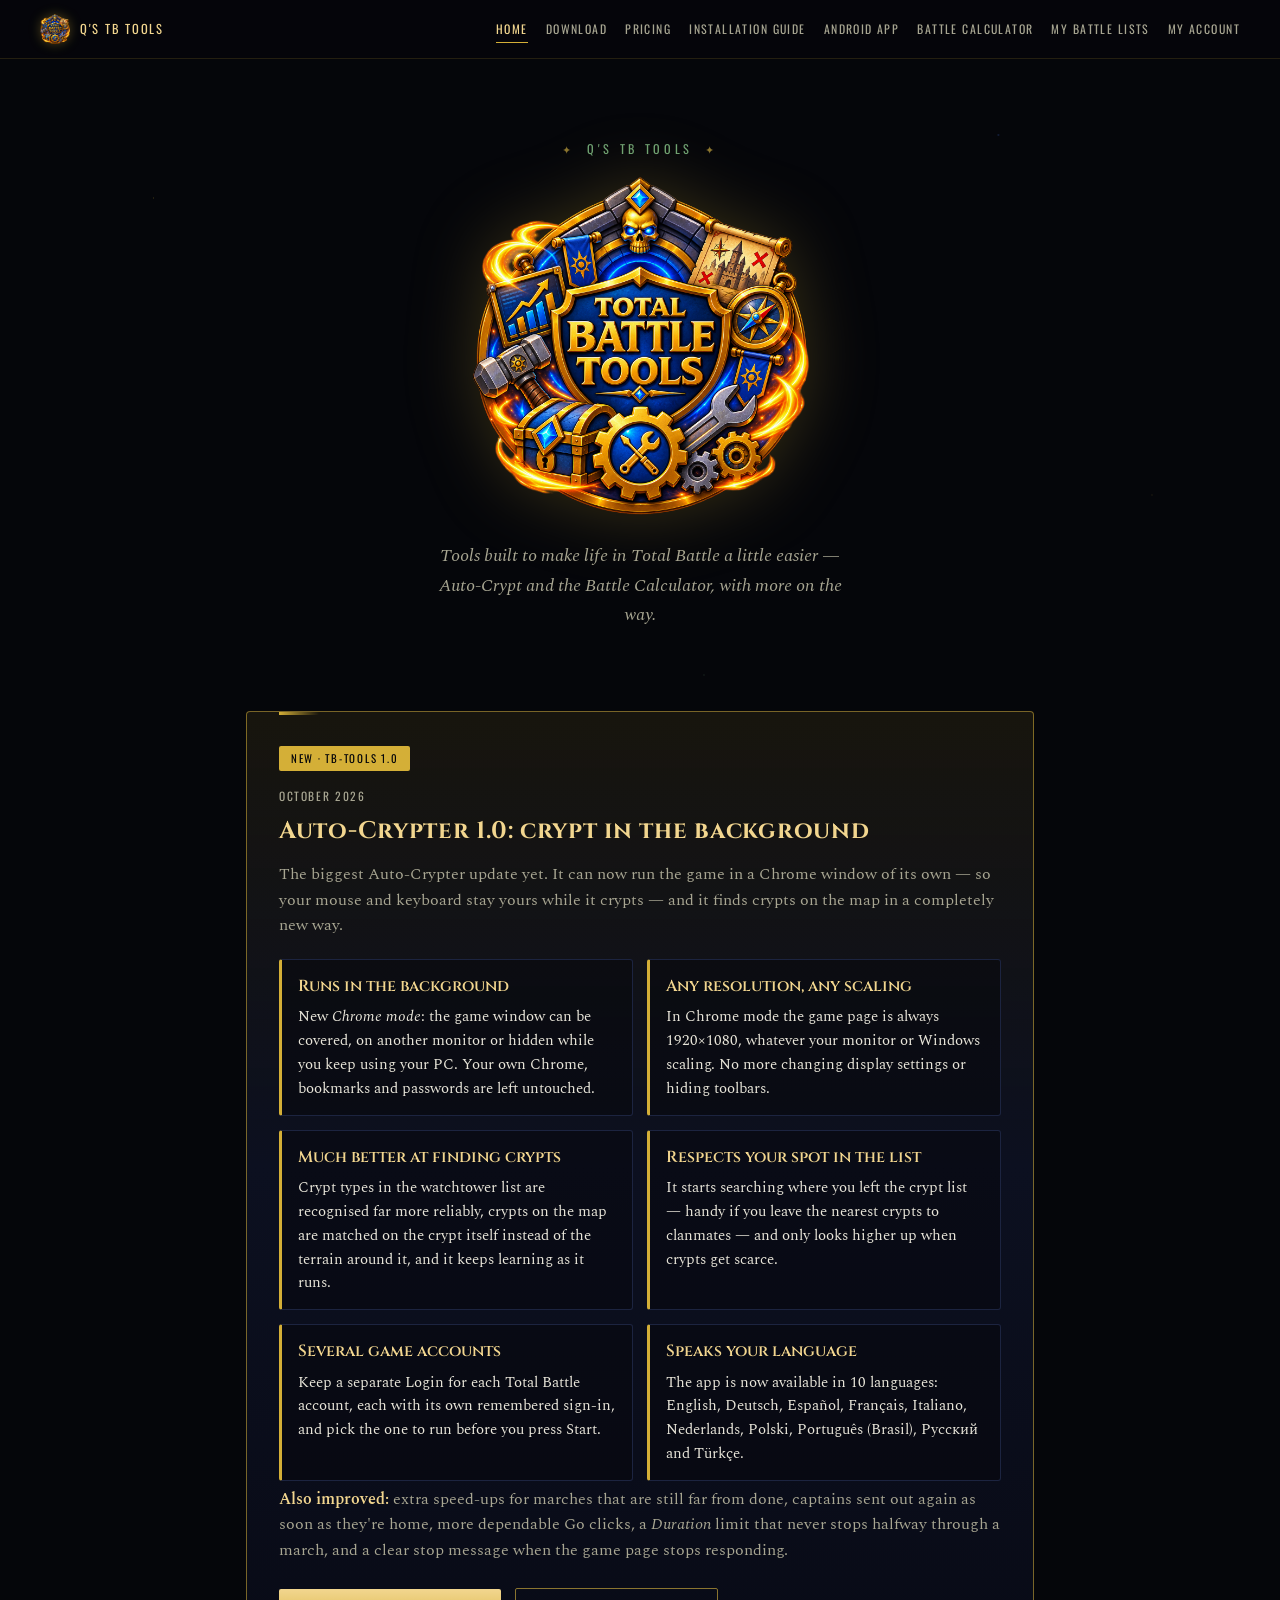
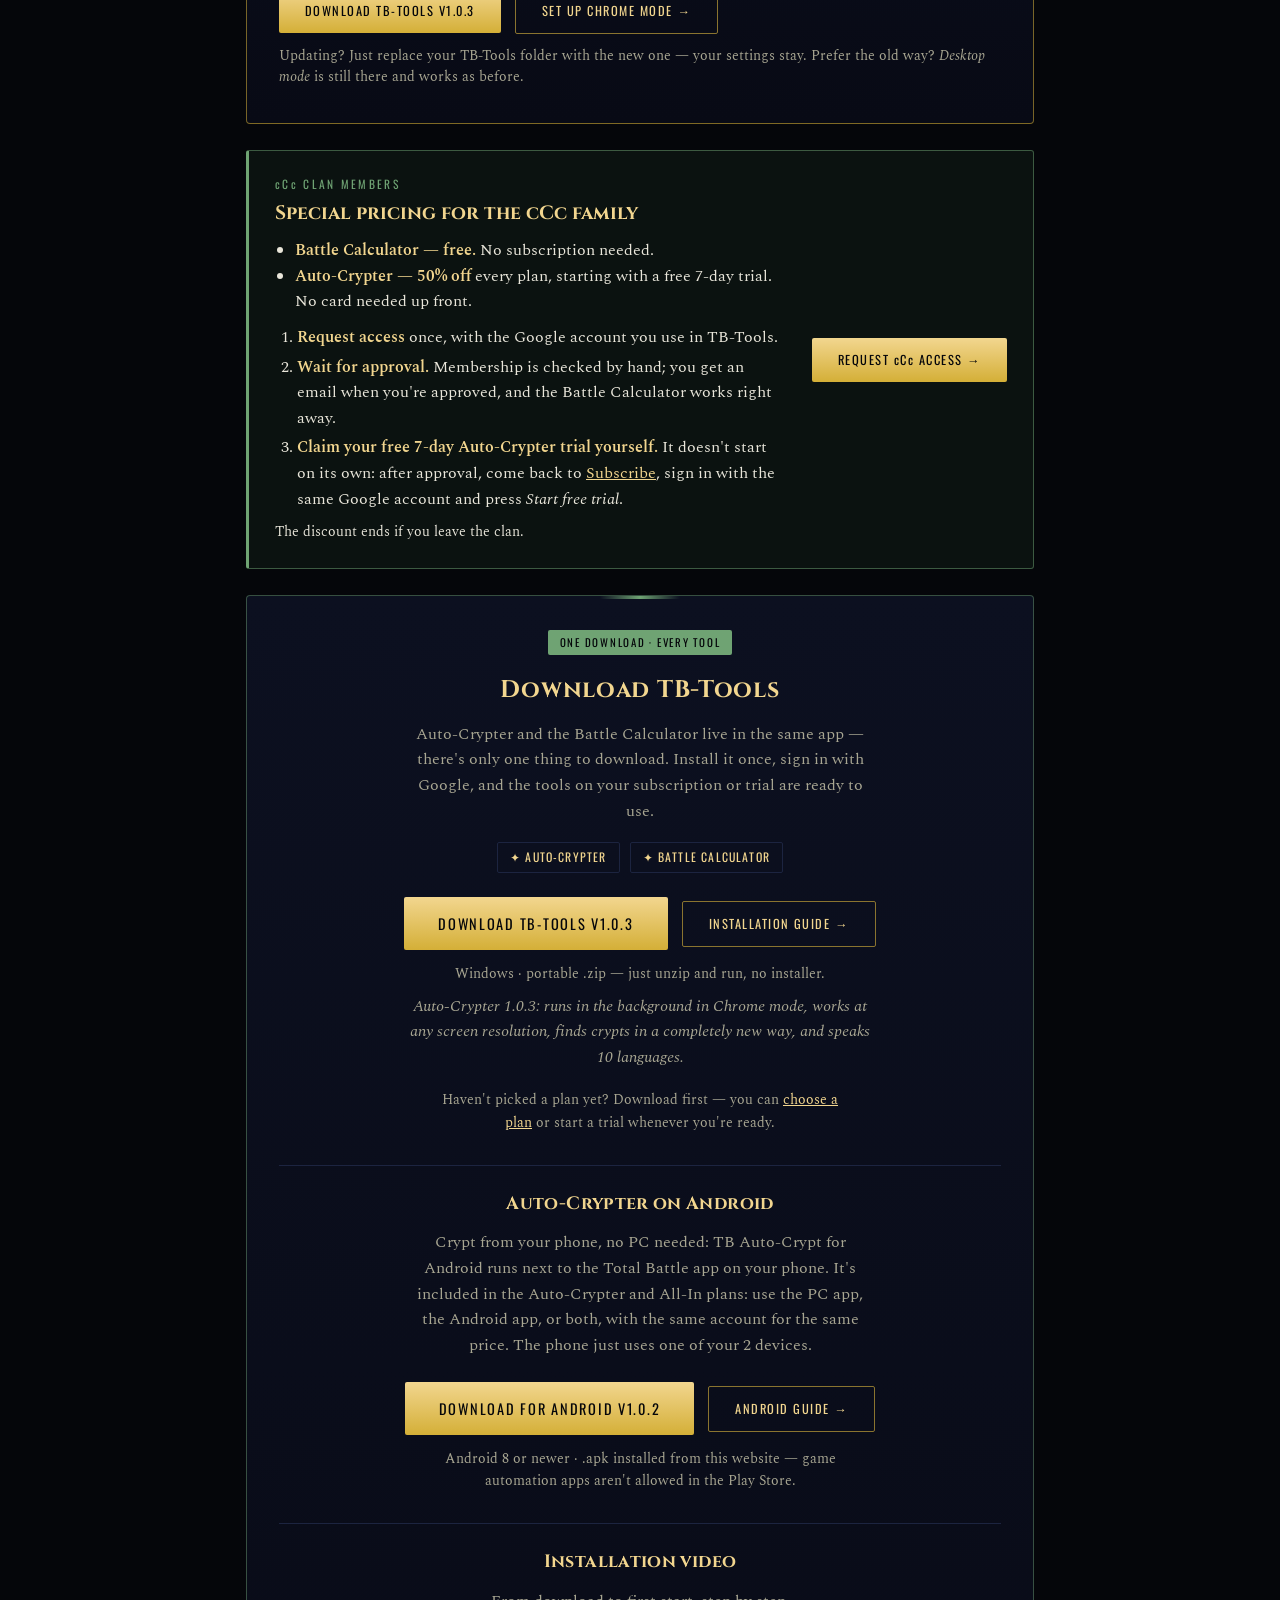
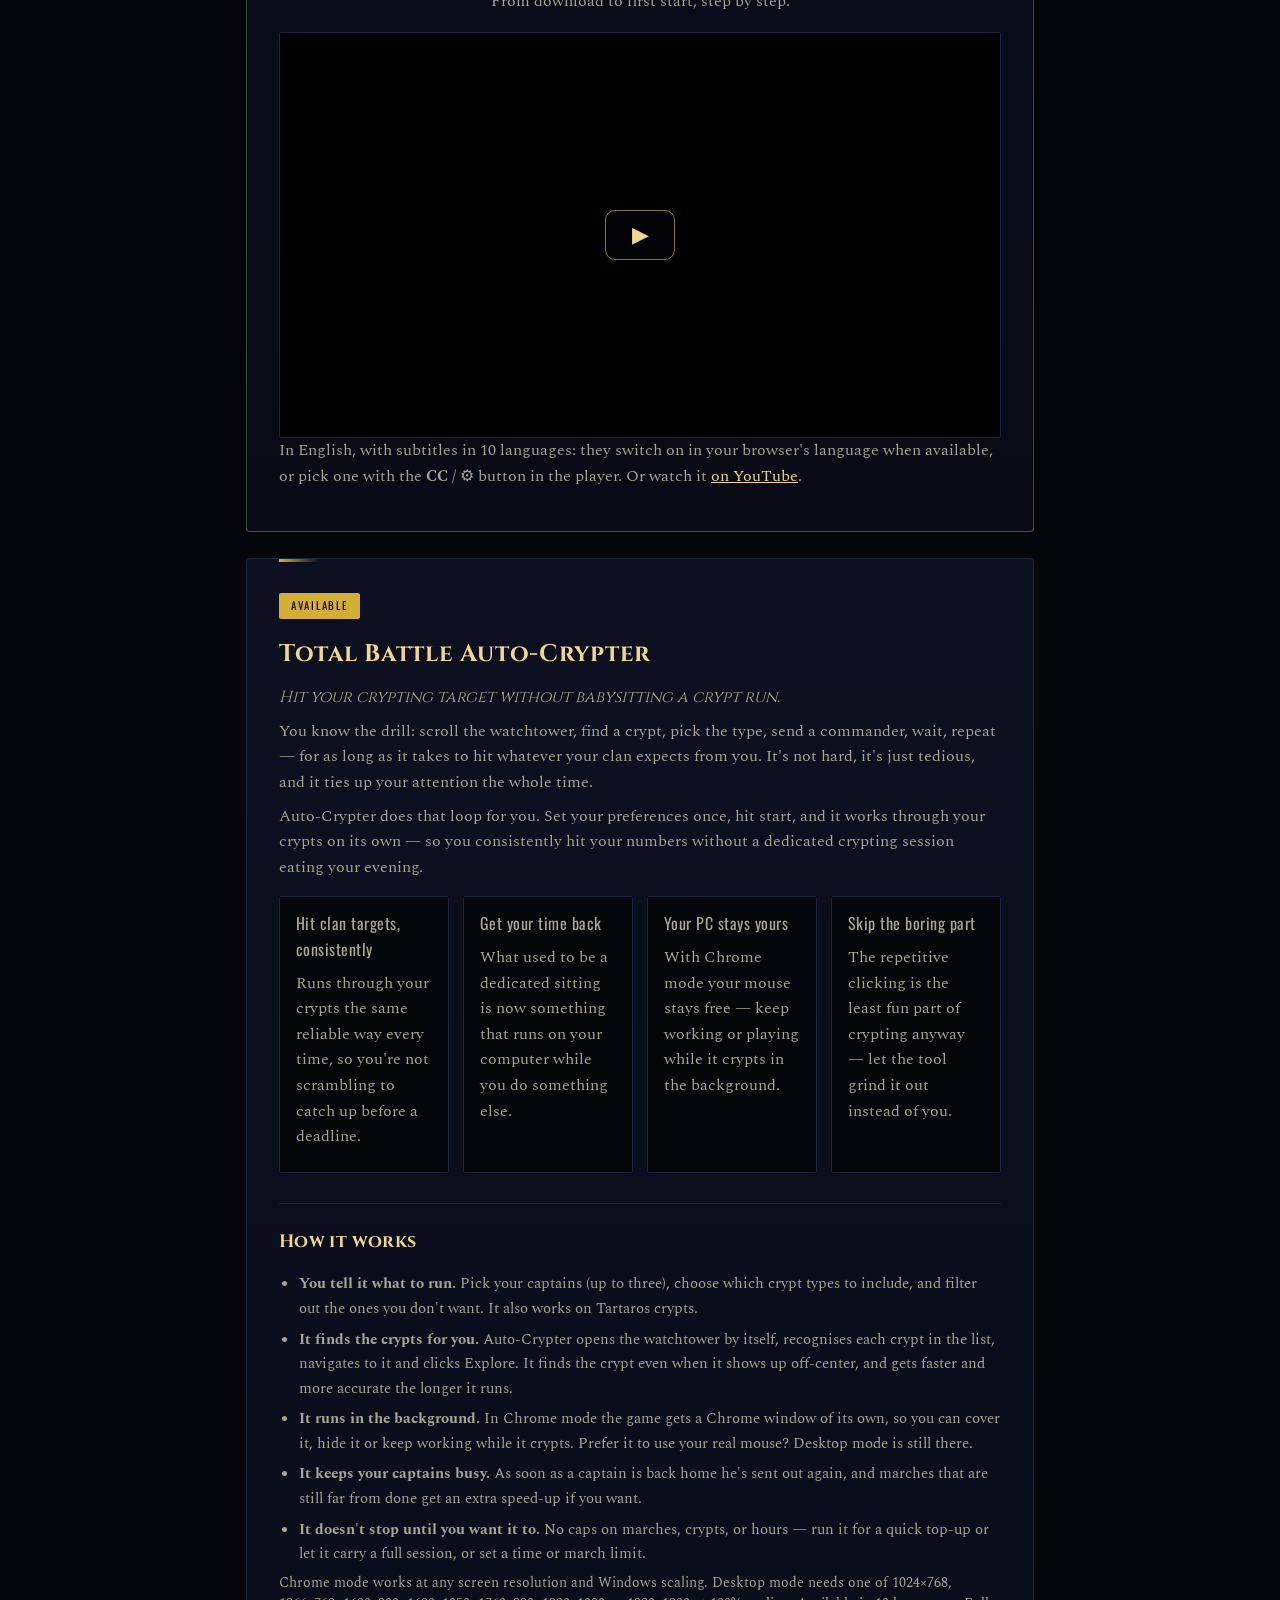
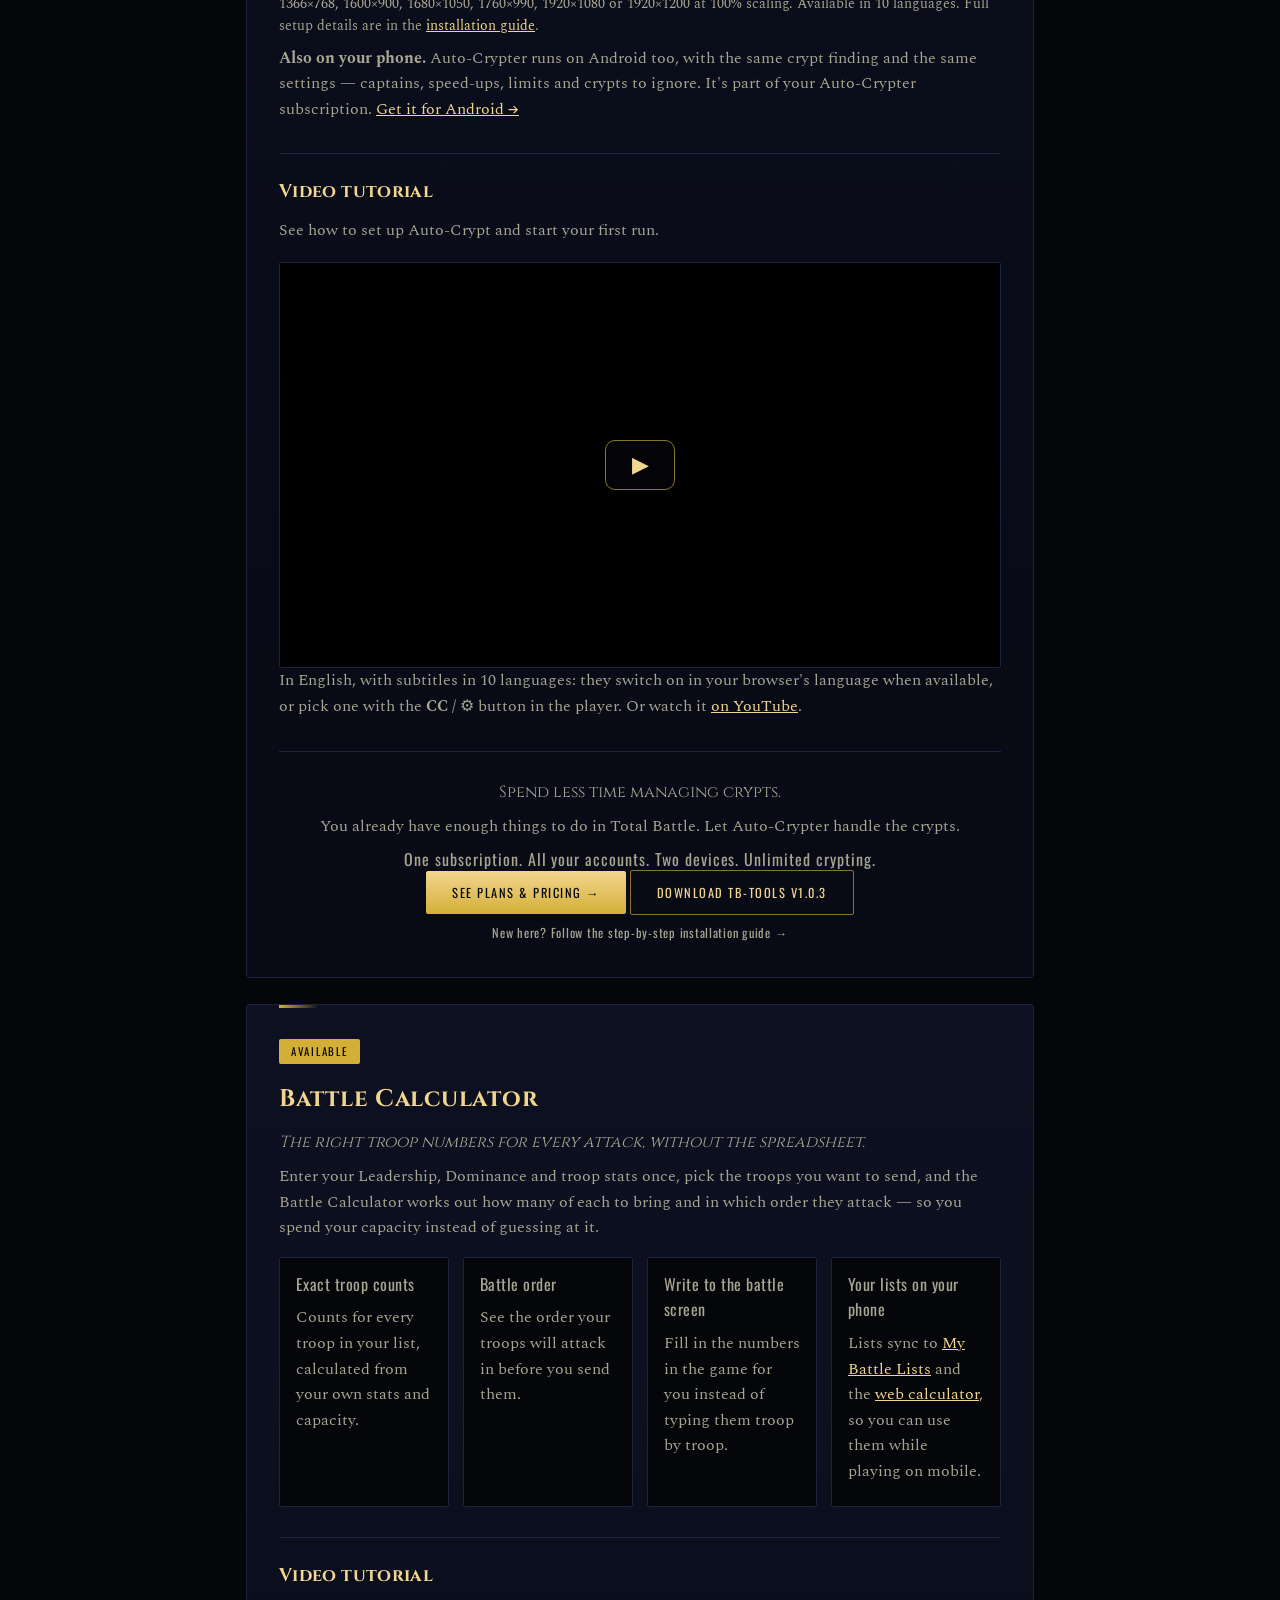
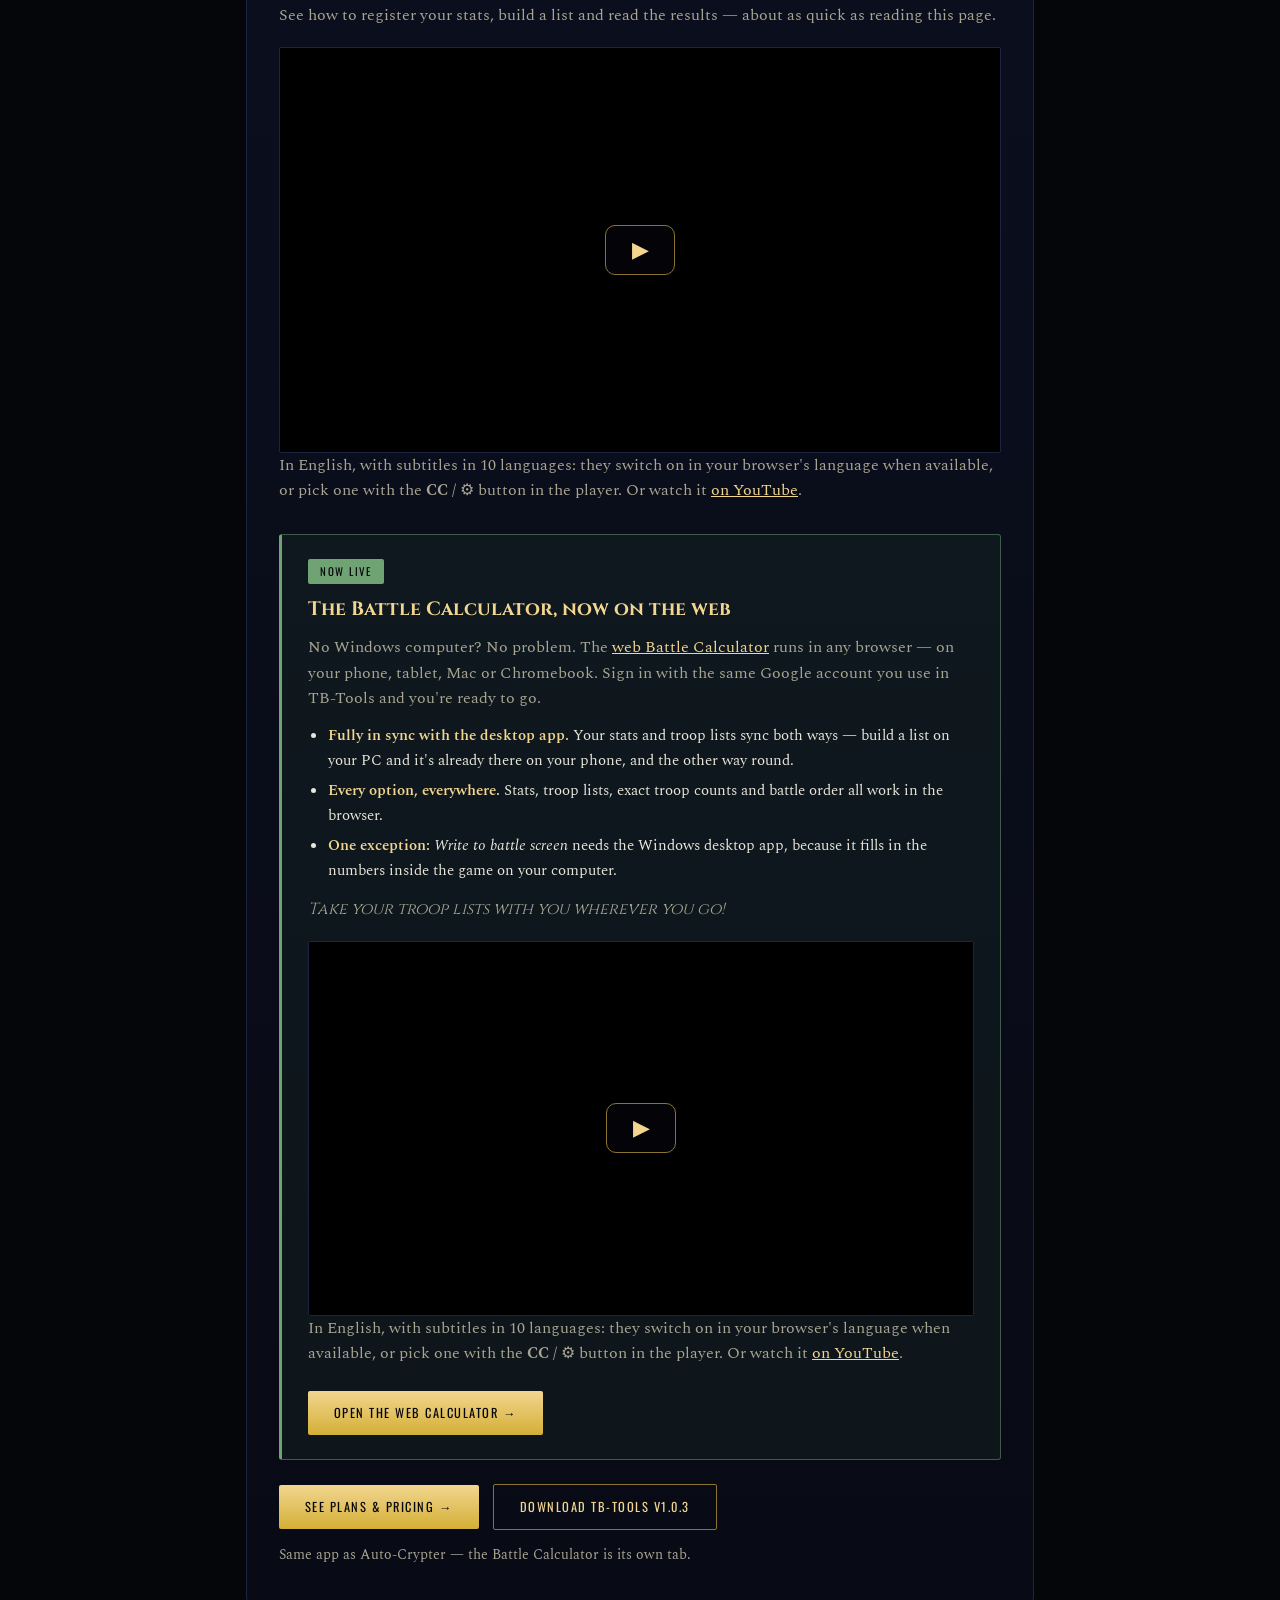
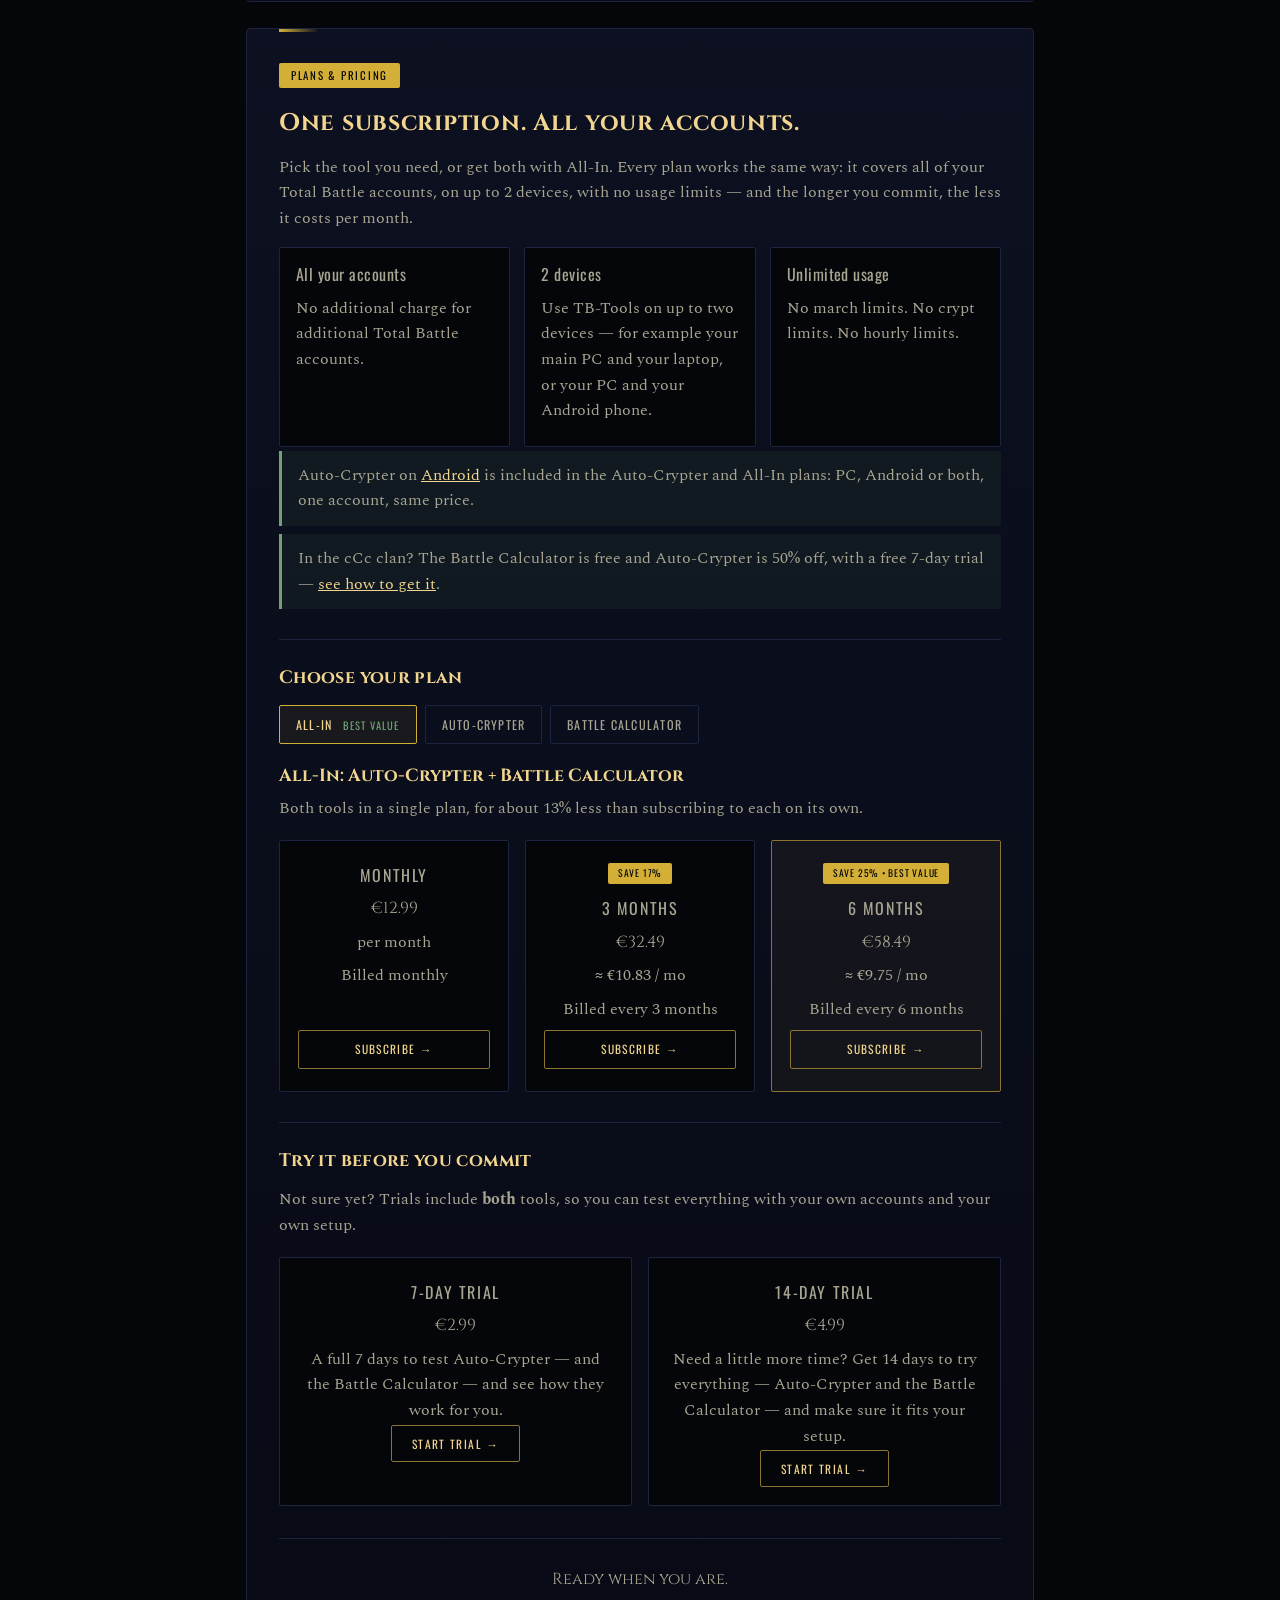
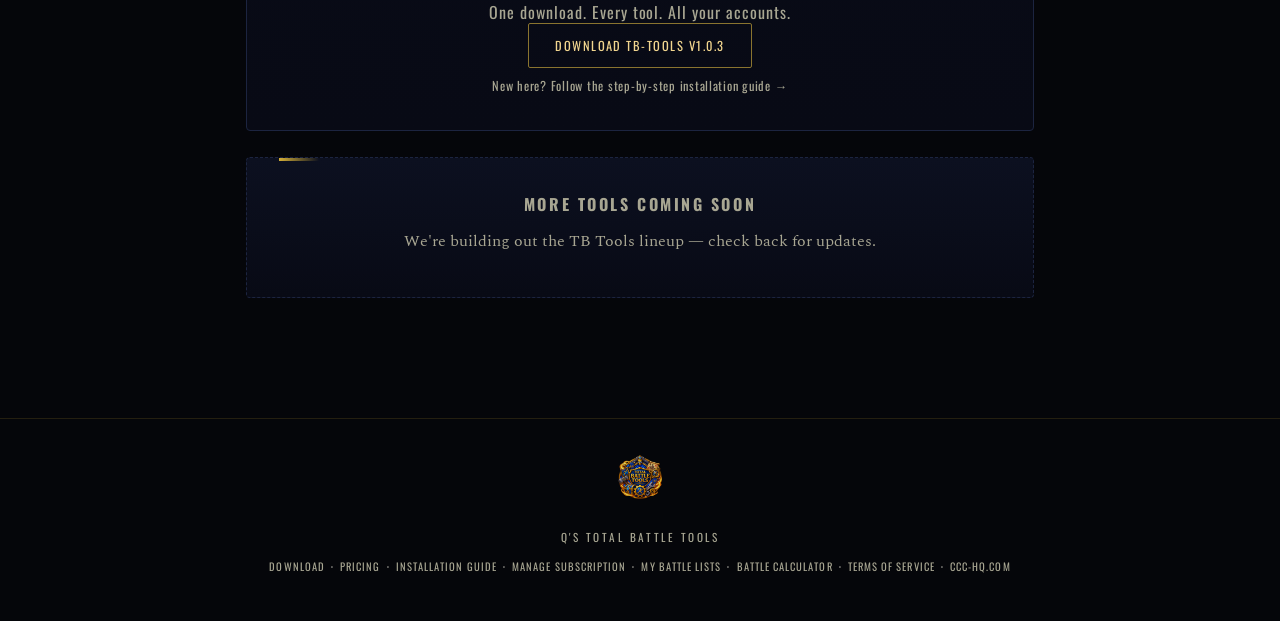
==== index.html @ 0ed7948f "Android 1.0.2: version.json and the download buttons version.json's android section: 1.0.2, version_" ====
<!DOCTYPE html>
<html lang="en">
<head>
<meta charset="UTF-8" />
<meta name="viewport" content="width=device-width, initial-scale=1.0" />
<title>Q's TB Tools</title>
<meta name="description" content="Tools built for Total Battle — Auto-Crypter and the Battle Calculator in one download." />
<link rel="icon" href="tools-logo.png" />
<link rel="preconnect" href="https://fonts.googleapis.com">
<link rel="preconnect" href="https://fonts.gstatic.com" crossorigin>
<link href="https://fonts.googleapis.com/css2?family=Cinzel:wght@500;600;700;800&family=Spectral:ital,wght@0,500;0,600;1,400&family=Oswald:wght@400;500;600&display=swap" rel="stylesheet">
<style>
  :root {
    --void: #05060a;
    --panel: #0c1020;
    --panel-line: #1c2440;
    --gold: #d4af37;
    --gold-bright: #f2d68f;
    --gold-dim: #8a742f;
    --emerald: #3d6b42;
    --emerald-bright: #6fa373;
    --ink: #e9e6da;
    --ink-dim: #a8a692;
    --display: 'Cinzel', serif;
    --body: 'Spectral', serif;
    --utility: 'Oswald', sans-serif;
  }
  * { box-sizing: border-box; }
  body {
    margin: 0;
    background: var(--void);
    color: var(--ink);
    font-family: var(--body);
    line-height: 1.6;
    overflow-x: hidden;
  }
  a { color: inherit; }
  .stars {
    position: fixed;
    inset: 0;
    z-index: 0;
    pointer-events: none;
    background-image:
      radial-gradient(1px 1px at 12% 22%, rgba(212,175,55,0.3), transparent),
      radial-gradient(1.5px 1.5px at 78% 15%, rgba(63,111,214,0.3), transparent),
      radial-gradient(1px 1px at 55% 75%, rgba(111,163,115,0.28), transparent),
      radial-gradient(1px 1px at 90% 55%, rgba(212,175,55,0.2), transparent);
    background-repeat: no-repeat;
    background-size: 100% 100%;
  }
  .hero {
    position: relative;
    z-index: 1;
    text-align: center;
    padding: 80px 20px 60px;
  }
  .hero-logo {
    width: clamp(220px, 34vw, 340px);
    margin: 0 auto 8px;
    display: block;
    filter: drop-shadow(0 0 34px rgba(212,175,55,0.25));
  }
  @media (prefers-reduced-motion: no-preference) {
    .hero-logo {
      animation: float 7s ease-in-out infinite;
    }
  }
  @keyframes float {
    0%, 100% { transform: translateY(0); }
    50% { transform: translateY(-8px); }
  }
  .eyebrow {
    font-family: var(--utility);
    letter-spacing: 0.3em;
    text-transform: uppercase;
    font-size: 0.76rem;
    color: var(--emerald-bright);
    margin: 0 0 18px;
  }
  .eyebrow::before, .eyebrow::after {
    content: '✦';
    color: var(--gold-dim);
    margin: 0 12px;
    font-size: 0.68rem;
  }
  .tagline {
    max-width: 46ch;
    margin: 26px auto 0;
    font-size: clamp(1rem, 1.6vw, 1.15rem);
    font-style: italic;
    color: var(--ink-dim);
  }
  .tools {
    position: relative;
    z-index: 1;
    max-width: 900px;
    margin: 0 auto;
    padding: 20px clamp(20px, 6vw, 56px) 120px;
    display: flex;
    flex-direction: column;
    gap: 26px;
  }
  .tool-card {
    background: linear-gradient(180deg, var(--panel) 0%, #080a15 100%);
    border: 1px solid var(--panel-line);
    border-radius: 4px;
    padding: 34px 32px;
    position: relative;
  }
  .tool-card::before {
    content: '';
    position: absolute;
    top: 0; left: 32px;
    width: 40px; height: 3px;
    background: linear-gradient(90deg, var(--gold), transparent);
  }
  .tool-status {
    display: inline-block;
    font-family: var(--utility);
    font-size: 0.68rem;
    letter-spacing: 0.16em;
    text-transform: uppercase;
    color: var(--void);
    background: var(--gold);
    padding: 4px 12px;
    border-radius: 2px;
    margin-bottom: 16px;
  }
  .tool-status.soon {
    background: transparent;
    color: var(--emerald-bright);
    border: 1px solid var(--emerald);
  }
  .tool-card h2 {
    font-family: var(--display);
    font-size: 1.5rem;
    letter-spacing: 0.03em;
    color: var(--gold-bright);
    margin: 0 0 12px;
  }
  .tool-card p {
    color: var(--ink-dim);
    margin: 0 0 8px;
    font-size: 1rem;
  }
  .tool-card ul {
    margin: 16px 0 0;
    padding-left: 20px;
    color: var(--ink-dim);
    font-size: 0.96rem;
  }
  .tool-card li { margin-bottom: 6px; }
  .tool-actions {
    display: flex;
    flex-wrap: wrap;
    align-items: center;
    gap: 14px;
    margin-top: 24px;
  }
  .cta {
    font-family: var(--utility);
    font-size: 0.78rem;
    letter-spacing: 0.12em;
    text-transform: uppercase;
    text-decoration: none;
    padding: 12px 26px;
    border-radius: 2px;
    transition: transform 0.25s ease, box-shadow 0.25s ease;
  }
  .cta.primary {
    color: var(--void);
    background: linear-gradient(180deg, var(--gold-bright), var(--gold));
  }
  .cta.primary:hover,
  .cta.primary:focus-visible {
    transform: translateY(-2px);
    box-shadow: 0 8px 20px rgba(212,175,55,0.25);
  }
  .cta.secondary {
    color: var(--gold-bright);
    background: transparent;
    border: 1px solid var(--gold-dim);
  }
  .cta.secondary:hover,
  .cta.secondary:focus-visible {
    border-color: var(--gold);
    color: var(--gold-bright);
    background: rgba(212,175,55,0.08);
  }
  .download-panel {
    border-color: rgba(111,163,115,0.45);
    text-align: center;
    scroll-margin-top: 24px;
  }
  .download-panel::before {
    left: 50%;
    width: 80px;
    transform: translateX(-50%);
    background: linear-gradient(90deg, transparent, var(--emerald-bright), transparent);
  }
  .download-panel .tool-status { background: var(--emerald-bright); }
  .download-panel > p { max-width: 58ch; margin-left: auto; margin-right: auto; }
  .download-panel .video-block { text-align: left; }
  .download-includes {
    display: flex;
    flex-wrap: wrap;
    justify-content: center;
    gap: 10px;
    margin: 18px 0 4px;
  }
  .download-includes span {
    font-family: var(--utility);
    font-size: 0.74rem;
    letter-spacing: 0.1em;
    text-transform: uppercase;
    color: var(--gold-bright);
    border: 1px solid var(--panel-line);
    border-radius: 2px;
    padding: 5px 12px;
  }
  .download-panel .tool-actions { justify-content: center; }
  .download-panel .cta.primary { font-size: 0.9rem; padding: 15px 34px; }
  .download-meta {
    font-size: 0.85rem !important;
    margin-top: 14px !important;
  }
  .download-note {
    font-size: 0.9rem !important;
    margin-top: 18px !important;
  }
  .download-note a { color: var(--gold-bright); }
  .pricing-section { scroll-margin-top: 24px; }
  .plan-tabs { display: flex; flex-wrap: wrap; gap: 8px; margin: 4px 0 18px; }
  .plan-tabs button {
    font-family: var(--utility); font-size: 0.76rem; letter-spacing: 0.1em; text-transform: uppercase;
    padding: 9px 16px; background: transparent; color: var(--ink-dim);
    border: 1px solid var(--panel-line); border-radius: 2px; cursor: pointer;
  }
  .plan-tabs button:hover { color: var(--gold-bright); }
  .plan-tabs button[aria-selected="true"] { color: var(--gold-bright); border-color: var(--gold); background: rgba(212,175,55,0.07); }
  .plan-tab-tag { color: var(--emerald-bright); margin-left: 6px; font-size: 0.66rem; }
  .plan-heading { font-family: var(--display); color: var(--gold-bright); font-size: 1.1rem; margin: 0 0 6px; }
  .plan-panel + .plan-panel { margin-top: 26px; }
  .js-tabs .plan-panel + .plan-panel { margin-top: 0; }
  .js-tabs .plan-panel[hidden] { display: none; }
  .ccc-box {
    display: flex; align-items: center; justify-content: space-between; gap: 24px;
    margin-top: 28px; padding: 24px 26px;
    border: 1px solid rgba(111,163,115,0.5); border-left: 3px solid var(--emerald-bright);
    border-radius: 3px; background: rgba(61,107,66,0.12);
    scroll-margin-top: 24px;
  }
  .ccc-box .cta { flex-shrink: 0; }
  .ccc-standalone { position: relative; z-index: 1; margin-top: 0; }
  .ccc-ref { margin: 0 0 6px; padding: 12px 16px; border-left: 3px solid var(--emerald-bright); background: rgba(61,107,66,0.12); font-size: 0.95rem; }
  .ccc-ref a { color: var(--gold-bright); }
  .keep-case { text-transform: none; }
  .ccc-eyebrow {
    font-family: var(--utility); font-size: 0.72rem !important; letter-spacing: 0.2em;
    text-transform: uppercase; color: var(--emerald-bright) !important; margin: 0 0 4px !important;
  }
  .ccc-title { font-family: var(--display); color: var(--gold-bright); font-size: 1.2rem; margin: 0 0 10px; }
  .ccc-perks { margin: 0 0 10px !important; padding-left: 20px; }
  .ccc-perks li { color: var(--ink); }
  .ccc-perks strong { color: var(--gold-bright); font-weight: 600; }
  .ccc-steps { margin: 4px 0 10px !important; padding-left: 22px; }
  .ccc-steps li { color: var(--ink); margin: 4px 0; }
  .ccc-steps strong { color: var(--gold-bright); font-weight: 600; }
  .ccc-steps a { color: var(--gold-bright); }
  .ccc-fine { font-size: 0.85rem !important; margin: 0 !important; }
  @media (max-width: 720px) {
    .ccc-box { flex-direction: column; align-items: flex-start; }
  }
  .release-notes {
    width: 100%;
    margin-top: 4px;
    font-size: 0.85rem;
    color: var(--ink-dim);
    font-style: italic;
    display: none;
  }
  .tool-hook {
    font-family: var(--display);
    font-size: 1.05rem;
    color: var(--emerald-bright);
    font-style: italic;
    margin: -6px 0 16px;
  }
  .tool-subheading {
    font-family: var(--display);
    font-size: 1.12rem;
    letter-spacing: 0.02em;
    color: var(--gold-bright);
    margin: 30px 0 12px;
    padding-top: 24px;
    border-top: 1px solid var(--panel-line);
  }
  .benefit-grid {
    display: grid;
    grid-template-columns: repeat(auto-fit, minmax(150px, 1fr));
    gap: 14px;
    margin: 16px 0 4px;
  }
  .benefit-tile {
    background: var(--void);
    border: 1px solid var(--panel-line);
    border-radius: 2px;
    padding: 14px 16px;
  }
  .benefit-title {
    font-family: var(--utility);
    font-size: 0.82rem;
    letter-spacing: 0.03em;
    color: var(--gold-bright);
    margin: 0 0 4px;
  }
  .benefit-desc { font-size: 0.82rem; color: var(--ink-dim); margin: 0; }
  .benefit-grid.advantage-grid {
    grid-template-columns: repeat(4, 1fr);
  }
  @media (max-width: 720px) {
    .benefit-grid.advantage-grid {
      grid-template-columns: repeat(2, 1fr);
    }
  }
  @media (max-width: 420px) {
    .benefit-grid.advantage-grid {
      grid-template-columns: 1fr;
    }
  }
  .pricing-grid {
    display: grid;
    grid-template-columns: repeat(auto-fit, minmax(180px, 1fr));
    gap: 16px;
    margin: 18px 0 4px;
  }
  .pricing-card {
    background: var(--void);
    border: 1px solid var(--panel-line);
    border-radius: 2px;
    padding: 22px 18px;
    text-align: center;
    display: flex;
    flex-direction: column;
    position: relative;
  }
  .pricing-card.featured {
    border-color: var(--gold-dim);
    background: rgba(212,175,55,0.05);
  }
  .pricing-badge {
    display: inline-block;
    font-family: var(--utility);
    font-size: 0.6rem;
    letter-spacing: 0.08em;
    text-transform: uppercase;
    color: var(--void);
    background: var(--gold);
    padding: 3px 10px;
    border-radius: 2px;
    margin: 0 auto 12px;
  }
  .pricing-name {
    font-family: var(--utility);
    font-size: 0.78rem;
    letter-spacing: 0.1em;
    text-transform: uppercase;
    color: var(--ink-dim);
    margin: 0 0 8px;
  }
  .pricing-price {
    font-family: var(--display);
    font-size: 1.7rem;
    color: var(--gold-bright);
    margin: 0 0 2px;
  }
  .pricing-permonth {
    font-size: 0.78rem;
    color: var(--emerald-bright);
    margin: 0 0 10px;
  }
  .pricing-billed { font-size: 0.8rem; color: var(--ink-dim); margin: 0 0 18px; flex-grow: 1; }
  .trial-grid {
    display: grid;
    grid-template-columns: repeat(auto-fit, minmax(210px, 1fr));
    gap: 16px;
    margin: 18px 0 4px;
  }
  .trial-card {
    background: var(--void);
    border: 1px solid var(--panel-line);
    border-radius: 2px;
    padding: 22px 20px;
    text-align: center;
  }
  .trial-name {
    font-family: var(--utility);
    font-size: 0.76rem;
    letter-spacing: 0.1em;
    text-transform: uppercase;
    color: var(--ink-dim);
    margin: 0 0 8px;
  }
  .trial-price {
    font-family: var(--display);
    font-size: 1.7rem;
    color: var(--gold-bright);
    margin: 0 0 10px;
  }
  .trial-desc { font-size: 0.85rem; color: var(--ink-dim); margin: 0 0 16px; }
  .cta.small { font-size: 0.72rem; padding: 9px 20px; }
  .platform-note p { margin: 0 0 10px; }
  .closing-block {
    text-align: center;
    margin-top: 32px;
    padding-top: 28px;
    border-top: 1px solid var(--panel-line);
  }
  .closing-tagline {
    font-family: var(--display);
    font-size: 1.15rem;
    color: var(--gold-bright);
    margin: 0 0 8px;
  }
  .closing-body { color: var(--ink-dim); margin: 0 0 6px; }
  .closing-recap {
    font-family: var(--utility);
    font-size: 0.8rem;
    letter-spacing: 0.06em;
    color: var(--emerald-bright);
    font-style: normal;
    margin: 14px 0 22px;
  }
  .closing-link {
    display: block;
    margin-top: 16px;
    font-family: var(--utility);
    font-size: 0.78rem;
    letter-spacing: 0.06em;
    color: var(--ink-dim);
    text-decoration: none;
  }
  .closing-link:hover, .closing-link:focus-visible { color: var(--gold-bright); }
  .tool-card.placeholder {
    text-align: center;
    color: var(--ink-dim);
    border-style: dashed;
  }
  .tool-card.placeholder h2 {
    color: var(--ink-dim);
    font-family: var(--utility);
    font-size: 1rem;
    letter-spacing: 0.16em;
    text-transform: uppercase;
  }
  .video-block { margin: 18px 0 6px; }
  .video-langs { display: flex; gap: 8px; margin-bottom: 12px; }
  .video-langs button {
    font-family: var(--utility); font-size: 0.72rem; letter-spacing: 0.1em; text-transform: uppercase;
    padding: 7px 14px; background: transparent; color: var(--ink-dim);
    border: 1px solid var(--panel-line); border-radius: 2px; cursor: pointer;
  }
  .video-langs button[aria-pressed="true"] { color: var(--gold-bright); border-color: var(--gold); background: rgba(212,175,55,0.07); }
  .video-frame {
    position: relative; width: 100%; aspect-ratio: 16 / 9; background: var(--void);
    border: 1px solid var(--panel-line); border-radius: 2px; overflow: hidden;
  }
  .video-frame iframe, .video-frame .video-poster { position: absolute; inset: 0; width: 100%; height: 100%; border: 0; }
  .video-poster { cursor: pointer; padding: 0; background: #000 center / cover no-repeat; }
  .video-poster::after {
    content: '▶'; position: absolute; left: 50%; top: 50%; transform: translate(-50%, -50%);
    width: 68px; height: 48px; border-radius: 10px; background: rgba(5,6,10,0.8);
    color: var(--gold-bright); font-size: 22px; line-height: 48px; text-align: center;
    border: 1px solid var(--gold-dim);
  }
  .video-poster:hover::after, .video-poster:focus-visible::after { background: var(--gold); color: var(--void); }
  .video-note { font-size: 0.8rem; color: var(--ink-dim); margin: 8px 0 0; }
  .web-live {
    margin-top: 30px; padding: 24px 26px;
    border: 1px solid rgba(111,163,115,0.5); border-left: 3px solid var(--emerald-bright);
    border-radius: 3px; background: rgba(61,107,66,0.12);
    scroll-margin-top: 24px;
  }
  .web-live .tool-status { background: var(--emerald-bright); margin-bottom: 10px; }
  .web-live h3 { font-family: var(--display); color: var(--gold-bright); font-size: 1.2rem; margin: 0 0 10px; }
  .web-live ul { margin: 12px 0 0; }
  .web-live li { color: var(--ink); }
  .web-live li strong { color: var(--gold-bright); font-weight: 600; }
  .web-live-tagline { font-family: var(--display); color: var(--emerald-bright); font-style: italic; margin: 14px 0 0 !important; }
  .news-card {
    border-color: rgba(212,175,55,0.55);
    background: linear-gradient(180deg, rgba(212,175,55,0.09) 0%, var(--panel) 45%, #080a15 100%);
    scroll-margin-top: 24px;
  }
  .news-card .news-date {
    font-family: var(--utility); font-size: 0.72rem; letter-spacing: 0.14em;
    text-transform: uppercase; color: var(--ink-dim); margin: 0 0 6px;
  }
  .news-card h2 { margin-top: 4px; }
  .news-lead { font-size: 1.05rem; }
  .news-grid {
    display: grid; grid-template-columns: repeat(2, minmax(0, 1fr));
    gap: 14px; margin: 20px 0 6px;
  }
  .news-item {
    border: 1px solid var(--panel-line); border-left: 3px solid var(--gold);
    border-radius: 3px; padding: 14px 16px; background: rgba(5,6,10,0.45);
  }
  .news-item .news-title {
    font-family: var(--display); color: var(--gold-bright); font-weight: 600;
    font-size: 1rem; margin: 0 0 6px;
  }
  .news-item .news-desc { margin: 0; font-size: 0.93rem; color: var(--ink); }
  .news-more { margin: 14px 0 0; font-size: 0.92rem; color: var(--ink-dim); }
  .news-more strong { color: var(--gold-bright); font-weight: 600; }
  @media (max-width: 720px) {
    .news-grid { grid-template-columns: 1fr; }
  }
  footer {
    position: relative;
    z-index: 1;
    border-top: 1px solid rgba(212,175,55,0.15);
    padding: 36px 20px 46px;
    text-align: center;
  }
  footer img {
    height: 44px;
    width: 44px;
    object-fit: contain;
    opacity: 0.85;
    margin-bottom: 10px;
  }
  footer .foot-word {
    font-family: var(--utility);
    font-size: 0.7rem;
    letter-spacing: 0.22em;
    text-transform: uppercase;
    color: var(--ink-dim);
  }
  footer .foot-links {
    margin: 10px 0 0;
    font-family: var(--utility);
    font-size: 0.66rem;
    letter-spacing: 0.1em;
    text-transform: uppercase;
  }
  footer .foot-links a {
    color: var(--ink-dim);
    text-decoration: none;
  }
  footer .foot-links a:hover { color: var(--gold-bright); }
  :focus-visible {
    outline: 2px solid var(--gold-bright);
    outline-offset: 3px;
  }
</style>
<link rel="stylesheet" href="site-nav.css" />
<script src="site-nav.js" defer></script>
</head>
<body>
<div class="stars"></div>
<header class="site-header" data-page="index">
  <a class="site-brand" href="index.html"><img src="tools-logo.png" alt="" /><span>Q's TB Tools</span></a>
  <button type="button" class="site-menu-toggle" aria-expanded="false" aria-controls="site-nav">&#9776; Menu</button>
  <ul class="site-nav" id="site-nav">
    <li><a href="index.html" data-page="index">Home</a></li>
    <li><a href="index.html#download">Download</a></li>
    <li><a href="index.html#pricing">Pricing</a></li>
    <li><a href="install.html" data-page="install">Installation Guide</a></li>
    <li><a href="android.html" data-page="android">Android App</a></li>
    <li><a href="calculator.html" data-page="calculator">Battle Calculator</a></li>
    <li><a href="lists.html" data-page="lists">My Battle Lists</a></li>
    <li><a href="devices.html" data-page="devices subscribe subscribe-success">My Account</a></li>
    <li class="site-admin" hidden><a href="admin.html" data-page="admin">Admin</a></li>
  </ul>
</header>
<section class="hero">
  <p class="eyebrow">Q's TB Tools</p>
  <img class="hero-logo" src="tools-logo.png" alt="Total Battle Tools" />
  <p class="tagline">Tools built to make life in Total Battle a little easier — Auto-Crypt and the Battle Calculator, with more on the way.</p>
</section>
<section class="tools">
  <article class="tool-card news-card" id="news">
    <span class="tool-status">New · TB-Tools 1.0</span>
    <p class="news-date">October 2026</p>
    <h2>Auto-Crypter 1.0: crypt in the background</h2>
    <p class="news-lead">The biggest Auto-Crypter update yet. It can now run the game in a Chrome window of its own — so your mouse and keyboard stay yours while it crypts — and it finds crypts on the map in a completely new way.</p>
    <div class="news-grid">
      <div class="news-item">
        <p class="news-title">Runs in the background</p>
        <p class="news-desc">New <em>Chrome mode</em>: the game window can be covered, on another monitor or hidden while you keep using your PC. Your own Chrome, bookmarks and passwords are left untouched.</p>
      </div>
      <div class="news-item">
        <p class="news-title">Any resolution, any scaling</p>
        <p class="news-desc">In Chrome mode the game page is always 1920×1080, whatever your monitor or Windows scaling. No more changing display settings or hiding toolbars.</p>
      </div>
      <div class="news-item">
        <p class="news-title">Much better at finding crypts</p>
        <p class="news-desc">Crypt types in the watchtower list are recognised far more reliably, crypts on the map are matched on the crypt itself instead of the terrain around it, and it keeps learning as it runs.</p>
      </div>
      <div class="news-item">
        <p class="news-title">Respects your spot in the list</p>
        <p class="news-desc">It starts searching where you left the crypt list — handy if you leave the nearest crypts to clanmates — and only looks higher up when crypts get scarce.</p>
      </div>
      <div class="news-item">
        <p class="news-title">Several game accounts</p>
        <p class="news-desc">Keep a separate Login for each Total Battle account, each with its own remembered sign-in, and pick the one to run before you press Start.</p>
      </div>
      <div class="news-item">
        <p class="news-title">Speaks your language</p>
        <p class="news-desc">The app is now available in 10 languages: English, Deutsch, Español, Français, Italiano, Nederlands, Polski, Português (Brasil), Русский and Türkçe.</p>
      </div>
    </div>
    <p class="news-more"><strong>Also improved:</strong> extra speed-ups for marches that are still far from done, captains sent out again as soon as they're home, more dependable Go clicks, a <em>Duration</em> limit that never stops halfway through a march, and a clear stop message when the game page stops responding.</p>
    <div class="tool-actions">
      <a class="cta primary js-download-btn" href="https://github.com/ladyqwickske/tb-tools/releases/download/tb-tools-1.0.1/TB-Tools-1.0.1.zip">Download TB-Tools v1.0.1</a>
      <a class="cta secondary" href="install.html#mode">Set up Chrome mode →</a>
    </div>
    <p style="margin:12px 0 0; font-size:0.85rem; color:var(--ink-dim);">Updating? Just replace your TB-Tools folder with the new one — your settings stay. Prefer the old way? <em>Desktop mode</em> is still there and works as before.</p>
  </article>
  <div class="ccc-box ccc-standalone" id="ccc">
    <div class="ccc-text">
      <p class="ccc-eyebrow"><span class="keep-case">cCc</span> clan members</p>
      <h3 class="ccc-title">Special pricing for the cCc family</h3>
      <ul class="ccc-perks">
        <li><strong>Battle Calculator — free.</strong> No subscription needed.</li>
        <li><strong>Auto-Crypter — 50% off</strong> every plan, starting with a free 7-day trial. No card needed up front.</li>
      </ul>
      <ol class="ccc-steps">
        <li><strong>Request access</strong> once, with the Google account you use in TB-Tools.</li>
        <li><strong>Wait for approval.</strong> Membership is checked by hand; you get an email when you're approved, and the Battle Calculator works right away.</li>
        <li><strong>Claim your free 7-day Auto-Crypter trial yourself.</strong> It doesn't start on its own: after approval, come back to <a href="subscribe.html">Subscribe</a>, sign in with the same Google account and press <em>Start free trial</em>.</li>
      </ol>
      <p class="ccc-fine">The discount ends if you leave the clan.</p>
    </div>
    <a class="cta primary" href="subscribe.html#ccc">Request <span class="keep-case">cCc</span> access →</a>
  </div>

  <article class="tool-card download-panel" id="download">
    <span class="tool-status">One download · every tool</span>
    <h2>Download TB-Tools</h2>
    <p>Auto-Crypter and the Battle Calculator live in the same app — there's only one thing to download. Install it once, sign in with Google, and the tools on your subscription or trial are ready to use.</p>
    <div class="download-includes" aria-label="Included in the download">
      <span>✦ Auto-Crypter</span>
      <span>✦ Battle Calculator</span>
    </div>
    <div class="tool-actions">
      <a class="cta primary js-download-btn" href="https://github.com/ladyqwickske/tb-tools/releases/download/tb-tools-1.0.1/TB-Tools-1.0.1.zip">Download TB-Tools v1.0.1</a>
      <a class="cta secondary" href="install.html">Installation guide →</a>
    </div>
    <p class="download-meta">Windows · portable .zip — just unzip and run, no installer.</p>
    <p class="release-notes" id="release-notes"></p>
    <p class="download-note">Haven't picked a plan yet? Download first — you can <a href="#pricing">choose a plan</a> or start a trial whenever you're ready.</p>

    <h3 class="tool-subheading" id="android">Auto-Crypter on Android</h3>
    <p>Crypt from your phone, no PC needed: TB Auto-Crypt for Android runs next to the Total Battle app on your phone. It's included in the Auto-Crypter and All-In plans: use the PC app, the Android app, or both, with the same account for the same price. The phone just uses one of your 2 devices.</p>
    <div class="tool-actions">
      <a class="cta primary js-android-download" href="https://github.com/ladyqwickske/tb-tools/releases/download/android-1.0.2/TB-AutoCrypt-1.0.2.apk">Download for Android v1.0.2</a>
      <a class="cta secondary" href="android.html">Android guide →</a>
    </div>
    <p class="download-meta">Android 8 or newer · .apk installed from this website — game automation apps aren't allowed in the Play Store.</p>

    <h3 class="tool-subheading">Installation video</h3>
    <p>From download to first start, step by step.</p>
    <div class="video-block js-video" data-video="ofY54BwEjS8" data-subtitles data-title="TB-Tools installation video">
      <div class="video-frame">
        <button type="button" class="video-poster" aria-label="Play the TB-Tools installation video"></button>
      </div>
      <p class="video-note">In English, with subtitles in 10 languages: they switch on in your browser's language when available, or pick one with the <strong>CC</strong> / ⚙ button in the player. Or watch it <a href="https://youtu.be/ofY54BwEjS8" style="color:var(--gold-bright);">on YouTube</a>.</p>
    </div>
  </article>
  <article class="tool-card" id="tools-list">
    <span class="tool-status">Available</span>
    <h2>Total Battle Auto-Crypter</h2>
    <p class="tool-hook">Hit your crypting target without babysitting a crypt run.</p>
    <p>You know the drill: scroll the watchtower, find a crypt, pick the type, send a commander, wait, repeat — for as long as it takes to hit whatever your clan expects from you. It's not hard, it's just tedious, and it ties up your attention the whole time.</p>
    <p>Auto-Crypter does that loop for you. Set your preferences once, hit start, and it works through your crypts on its own — so you consistently hit your numbers without a dedicated crypting session eating your evening.</p>

    <div class="benefit-grid advantage-grid">
      <div class="benefit-tile">
        <p class="benefit-title">Hit clan targets, consistently</p>
        <p class="benefit-desc">Runs through your crypts the same reliable way every time, so you're not scrambling to catch up before a deadline.</p>
      </div>
      <div class="benefit-tile">
        <p class="benefit-title">Get your time back</p>
        <p class="benefit-desc">What used to be a dedicated sitting is now something that runs on your computer while you do something else.</p>
      </div>
      <div class="benefit-tile">
        <p class="benefit-title">Your PC stays yours</p>
        <p class="benefit-desc">With Chrome mode your mouse stays free — keep working or playing while it crypts in the background.</p>
      </div>
      <div class="benefit-tile">
        <p class="benefit-title">Skip the boring part</p>
        <p class="benefit-desc">The repetitive clicking is the least fun part of crypting anyway — let the tool grind it out instead of you.</p>
      </div>
    </div>

    <h3 class="tool-subheading">How it works</h3>
    <ul>
      <li><strong>You tell it what to run.</strong> Pick your captains (up to three), choose which crypt types to include, and filter out the ones you don't want. It also works on Tartaros crypts.</li>
      <li><strong>It finds the crypts for you.</strong> Auto-Crypter opens the watchtower by itself, recognises each crypt in the list, navigates to it and clicks Explore. It finds the crypt even when it shows up off-center, and gets faster and more accurate the longer it runs.</li>
      <li><strong>It runs in the background.</strong> In Chrome mode the game gets a Chrome window of its own, so you can cover it, hide it or keep working while it crypts. Prefer it to use your real mouse? Desktop mode is still there.</li>
      <li><strong>It keeps your captains busy.</strong> As soon as a captain is back home he's sent out again, and marches that are still far from done get an extra speed-up if you want.</li>
      <li><strong>It doesn't stop until you want it to.</strong> No caps on marches, crypts, or hours — run it for a quick top-up or let it carry a full session, or set a time or march limit.</li>
    </ul>
    <p style="font-size:0.85rem; color:var(--ink-dim);">Chrome mode works at any screen resolution and Windows scaling. Desktop mode needs one of 1024×768, 1366×768, 1600×900, 1680×1050, 1760×990, 1920×1080 or 1920×1200 at 100% scaling. Available in 10 languages. Full setup details are in the <a href="install.html" style="color:var(--gold-bright);">installation guide</a>.</p>
    <p><strong>Also on your phone.</strong> Auto-Crypter runs on Android too, with the same crypt finding and the same settings — captains, speed-ups, limits and crypts to ignore. It's part of your Auto-Crypter subscription. <a href="android.html" style="color:var(--gold-bright);">Get it for Android →</a></p>

    <h3 class="tool-subheading">Video tutorial</h3>
    <p>See how to set up Auto-Crypt and start your first run.</p>
    <div class="video-block js-video" data-video="4gu-C9vcDdk" data-subtitles data-title="Auto-Crypt tutorial">
      <div class="video-frame">
        <button type="button" class="video-poster" aria-label="Play the Auto-Crypt tutorial"></button>
      </div>
      <p class="video-note">In English, with subtitles in 10 languages: they switch on in your browser's language when available, or pick one with the <strong>CC</strong> / ⚙ button in the player. Or watch it <a href="https://youtu.be/4gu-C9vcDdk" style="color:var(--gold-bright);">on YouTube</a>.</p>
    </div>


    <div class="closing-block">
      <p class="closing-tagline">Spend less time managing crypts.</p>
      <p class="closing-body">You already have enough things to do in Total Battle. Let Auto-Crypter handle the crypts.</p>
      <p class="closing-recap">One subscription. All your accounts. Two devices. Unlimited crypting.</p>
      <a class="cta primary" href="#pricing" data-plan-link="autocrypt">See plans &amp; pricing →</a>
      <a class="cta secondary js-download-btn" href="https://github.com/ladyqwickske/tb-tools/releases/download/tb-tools-1.0.1/TB-Tools-1.0.1.zip">Download TB-Tools v1.0.1</a>
      <a class="closing-link" href="install.html">New here? Follow the step-by-step installation guide →</a>
    </div>
  </article>
  <article class="tool-card">
    <span class="tool-status">Available</span>
    <h2>Battle Calculator</h2>
    <p class="tool-hook">The right troop numbers for every attack, without the spreadsheet.</p>
    <p>Enter your Leadership, Dominance and troop stats once, pick the troops you want to send, and the Battle Calculator works out how many of each to bring and in which order they attack — so you spend your capacity instead of guessing at it.</p>

    <div class="benefit-grid advantage-grid">
      <div class="benefit-tile">
        <p class="benefit-title">Exact troop counts</p>
        <p class="benefit-desc">Counts for every troop in your list, calculated from your own stats and capacity.</p>
      </div>
      <div class="benefit-tile">
        <p class="benefit-title">Battle order</p>
        <p class="benefit-desc">See the order your troops will attack in before you send them.</p>
      </div>
      <div class="benefit-tile">
        <p class="benefit-title">Write to the battle screen</p>
        <p class="benefit-desc">Fill in the numbers in the game for you instead of typing them troop by troop.</p>
      </div>
      <div class="benefit-tile">
        <p class="benefit-title">Your lists on your phone</p>
        <p class="benefit-desc">Lists sync to <a href="lists.html" style="color:var(--gold-bright);">My Battle Lists</a> and the <a href="#web-calculator" style="color:var(--gold-bright);">web calculator</a>, so you can use them while playing on mobile.</p>
      </div>
    </div>


    <h3 class="tool-subheading">Video tutorial</h3>
    <p>See how to register your stats, build a list and read the results — about as quick as reading this page.</p>
    <div class="video-block js-video" data-video="ohRTUqcyjXQ" data-subtitles data-title="Battle Calculator tutorial">
      <div class="video-frame">
        <button type="button" class="video-poster" aria-label="Play the Battle Calculator tutorial"></button>
      </div>
      <p class="video-note">In English, with subtitles in 10 languages: they switch on in your browser's language when available, or pick one with the <strong>CC</strong> / ⚙ button in the player. Or watch it <a href="https://youtu.be/ohRTUqcyjXQ" style="color:var(--gold-bright);">on YouTube</a>.</p>
    </div>

    <div class="web-live" id="web-calculator">
      <span class="tool-status">Now live</span>
      <h3>The Battle Calculator, now on the web</h3>
      <p>No Windows computer? No problem. The <a href="calculator.html" style="color:var(--gold-bright);">web Battle Calculator</a> runs in any browser — on your phone, tablet, Mac or Chromebook. Sign in with the same Google account you use in TB-Tools and you're ready to go.</p>
      <ul>
        <li><strong>Fully in sync with the desktop app.</strong> Your stats and troop lists sync both ways — build a list on your PC and it's already there on your phone, and the other way round.</li>
        <li><strong>Every option, everywhere.</strong> Stats, troop lists, exact troop counts and battle order all work in the browser.</li>
        <li><strong>One exception:</strong> <em>Write to battle screen</em> needs the Windows desktop app, because it fills in the numbers inside the game on your computer.</li>
      </ul>
      <p class="web-live-tagline">Take your troop lists with you wherever you go!</p>

      <div class="video-block js-video" data-video="h-JAKODpcNY" data-subtitles data-title="Web Battle Calculator tutorial">
        <div class="video-frame">
          <button type="button" class="video-poster" aria-label="Play the Web Battle Calculator tutorial"></button>
        </div>
        <p class="video-note">In English, with subtitles in 10 languages: they switch on in your browser's language when available, or pick one with the <strong>CC</strong> / ⚙ button in the player. Or watch it <a href="https://youtu.be/h-JAKODpcNY" style="color:var(--gold-bright);">on YouTube</a>.</p>
      </div>

      <div class="tool-actions">
        <a class="cta primary" href="calculator.html">Open the web calculator →</a>
      </div>
    </div>

    <div class="tool-actions">
      <a class="cta primary" href="#pricing" data-plan-link="battlecalc">See plans &amp; pricing →</a>
      <a class="cta secondary js-download-btn" href="https://github.com/ladyqwickske/tb-tools/releases/download/tb-tools-1.0.1/TB-Tools-1.0.1.zip">Download TB-Tools v1.0.1</a>
      <p style="margin:0; font-size:0.9rem; flex-basis:100%;">Same app as Auto-Crypter — the Battle Calculator is its own tab.</p>
    </div>

  </article>
  <article class="tool-card pricing-section" id="pricing">
    <span class="tool-status">Plans &amp; pricing</span>
    <h2>One subscription. All your accounts.</h2>
    <p>Pick the tool you need, or get both with All-In. Every plan works the same way: it covers all of your Total Battle accounts, on up to 2 devices, with no usage limits — and the longer you commit, the less it costs per month.</p>
    <div class="benefit-grid">
      <div class="benefit-tile">
        <p class="benefit-title">All your accounts</p>
        <p class="benefit-desc">No additional charge for additional Total Battle accounts.</p>
      </div>
      <div class="benefit-tile">
        <p class="benefit-title">2 devices</p>
        <p class="benefit-desc">Use TB-Tools on up to two devices — for example your main PC and your laptop, or your PC and your Android phone.</p>
      </div>
      <div class="benefit-tile">
        <p class="benefit-title">Unlimited usage</p>
        <p class="benefit-desc">No march limits. No crypt limits. No hourly limits.</p>
      </div>
    </div>

    <p class="ccc-ref">Auto-Crypter on <a href="android.html">Android</a> is included in the Auto-Crypter and All-In plans: PC, Android or both, one account, same price.</p>

    <p class="ccc-ref">In the <span class="keep-case">cCc</span> clan? The Battle Calculator is free and Auto-Crypter is 50% off, with a free 7-day trial — <a href="#ccc">see how to get it</a>.</p>

    <h3 class="tool-subheading">Choose your plan</h3>
    <div class="plan-tabs" role="tablist" aria-label="Choose a plan">
      <button type="button" role="tab" id="tab-all_in" aria-controls="plan-all_in" aria-selected="true">All-In <span class="plan-tab-tag">Best value</span></button>
      <button type="button" role="tab" id="tab-autocrypt" aria-controls="plan-autocrypt" aria-selected="false">Auto-Crypter</button>
      <button type="button" role="tab" id="tab-battlecalc" aria-controls="plan-battlecalc" aria-selected="false">Battle Calculator</button>
    </div>

    <div class="plan-panel" id="plan-all_in" role="tabpanel" aria-labelledby="tab-all_in">
      <h4 class="plan-heading">All-In: Auto-Crypter + Battle Calculator</h4>
      <p>Both tools in a single plan, for about 13% less than subscribing to each on its own.</p>
      <div class="pricing-grid">
        <div class="pricing-card">
          <p class="pricing-name">Monthly</p>
          <p class="pricing-price">€12.99</p>
          <p class="pricing-permonth">per month</p>
          <p class="pricing-billed">Billed monthly</p>
          <a class="cta secondary small" href="subscribe.html?tier=all_in&amp;plan=monthly">Subscribe →</a>
        </div>
        <div class="pricing-card">
          <span class="pricing-badge">Save 17%</span>
          <p class="pricing-name">3 Months</p>
          <p class="pricing-price">€32.49</p>
          <p class="pricing-permonth">≈ €10.83 / mo</p>
          <p class="pricing-billed">Billed every 3 months</p>
          <a class="cta secondary small" href="subscribe.html?tier=all_in&amp;plan=quarterly">Subscribe →</a>
        </div>
        <div class="pricing-card featured">
          <span class="pricing-badge">Save 25% • Best value</span>
          <p class="pricing-name">6 Months</p>
          <p class="pricing-price">€58.49</p>
          <p class="pricing-permonth">≈ €9.75 / mo</p>
          <p class="pricing-billed">Billed every 6 months</p>
          <a class="cta secondary small" href="subscribe.html?tier=all_in&amp;plan=semiannual">Subscribe →</a>
        </div>
      </div>
    </div>
    <div class="plan-panel" id="plan-autocrypt" role="tabpanel" aria-labelledby="tab-autocrypt">
      <h4 class="plan-heading">Auto-Crypter</h4>
      <p>Unlimited automated crypting.</p>
      <div class="pricing-grid">
        <div class="pricing-card">
          <p class="pricing-name">Monthly</p>
          <p class="pricing-price">€9.99</p>
          <p class="pricing-permonth">per month</p>
          <p class="pricing-billed">Billed monthly</p>
          <a class="cta secondary small" href="subscribe.html?tier=autocrypt&amp;plan=monthly">Subscribe →</a>
        </div>
        <div class="pricing-card">
          <span class="pricing-badge">Save 17%</span>
          <p class="pricing-name">3 Months</p>
          <p class="pricing-price">€24.99</p>
          <p class="pricing-permonth">≈ €8.33 / mo</p>
          <p class="pricing-billed">Billed every 3 months</p>
          <a class="cta secondary small" href="subscribe.html?tier=autocrypt&amp;plan=quarterly">Subscribe →</a>
        </div>
        <div class="pricing-card">
          <span class="pricing-badge">Save 25%</span>
          <p class="pricing-name">6 Months</p>
          <p class="pricing-price">€44.99</p>
          <p class="pricing-permonth">≈ €7.50 / mo</p>
          <p class="pricing-billed">Billed every 6 months</p>
          <a class="cta secondary small" href="subscribe.html?tier=autocrypt&amp;plan=semiannual">Subscribe →</a>
        </div>
        <!--div class="pricing-card featured">
          <span class="pricing-badge">Save 33% • Best value</span>
          <p class="pricing-name">Yearly</p>
          <p class="pricing-price">€79.99</p>
          <p class="pricing-permonth">≈ €6.67 / mo</p>
          <p class="pricing-billed">Billed once per year</p>
          <a class="cta secondary small" href="subscribe.html?tier=autocrypt&amp;plan=annual">Subscribe →</a>
        </div-->
      </div>
    </div>
    <div class="plan-panel" id="plan-battlecalc" role="tabpanel" aria-labelledby="tab-battlecalc">
      <h4 class="plan-heading">Battle Calculator</h4>
      <p>Every Battle Calculator feature, including Write to Battle Screen and list sync to your phone.</p>
      <div class="pricing-grid">
        <div class="pricing-card">
          <p class="pricing-name">Monthly</p>
          <p class="pricing-price">€4.99</p>
          <p class="pricing-permonth">per month</p>
          <p class="pricing-billed">Billed monthly</p>
          <a class="cta secondary small" href="subscribe.html?tier=battlecalc&amp;plan=monthly">Subscribe →</a>
        </div>
        <div class="pricing-card">
          <span class="pricing-badge">Save 17%</span>
          <p class="pricing-name">3 Months</p>
          <p class="pricing-price">€12.49</p>
          <p class="pricing-permonth">≈ €4.16 / mo</p>
          <p class="pricing-billed">Billed every 3 months</p>
          <a class="cta secondary small" href="subscribe.html?tier=battlecalc&amp;plan=quarterly">Subscribe →</a>
        </div>
        <div class="pricing-card">
          <span class="pricing-badge">Save 25%</span>
          <p class="pricing-name">6 Months</p>
          <p class="pricing-price">€22.49</p>
          <p class="pricing-permonth">≈ €3.75 / mo</p>
          <p class="pricing-billed">Billed every 6 months</p>
          <a class="cta secondary small" href="subscribe.html?tier=battlecalc&amp;plan=semiannual">Subscribe →</a>
        </div>
      </div>
    </div>

    <h3 class="tool-subheading">Try it before you commit</h3>
    <p>Not sure yet? Trials include <strong>both</strong> tools, so you can test everything with your own accounts and your own setup.</p>
    <div class="trial-grid">
      <div class="trial-card">
        <p class="trial-name">7-Day Trial</p>
        <p class="trial-price">€2.99</p>
        <p class="trial-desc">A full 7 days to test Auto-Crypter — and the Battle Calculator — and see how they work for you.</p>
        <a class="cta secondary small" href="subscribe.html?tier=all_in&amp;plan=trial_7">Start trial →</a>
      </div>
      <div class="trial-card">
        <p class="trial-name">14-Day Trial</p>
        <p class="trial-price">€4.99</p>
        <p class="trial-desc">Need a little more time? Get 14 days to try everything — Auto-Crypter and the Battle Calculator — and make sure it fits your setup.</p>
        <a class="cta secondary small" href="subscribe.html?tier=all_in&amp;plan=trial_14">Start trial →</a>
      </div>
    </div>

    <div class="closing-block">
      <p class="closing-tagline">Ready when you are.</p>
      <p class="closing-recap">One download. Every tool. All your accounts.</p>
      <a class="cta secondary js-download-btn" href="https://github.com/ladyqwickske/tb-tools/releases/download/tb-tools-1.0.1/TB-Tools-1.0.1.zip">Download TB-Tools v1.0.1</a>
      <a class="closing-link" href="install.html">New here? Follow the step-by-step installation guide →</a>
    </div>
  </article>
  <article class="tool-card placeholder">
    <h2>More tools coming soon</h2>
    <p>We're building out the TB Tools lineup — check back for updates.</p>
  </article>
</section>
<footer>
  <img src="tools-logo.png" alt="Total Battle Tools" />
  <p class="foot-word">Q's Total Battle Tools</p>
  <p class="foot-links"><a href="#download">Download</a> &nbsp;·&nbsp; <a href="#pricing">Pricing</a> &nbsp;·&nbsp; <a href="install.html">Installation Guide</a> &nbsp;·&nbsp; <a href="devices.html">Manage Subscription</a> &nbsp;·&nbsp; <a href="lists.html">My Battle Lists</a> &nbsp;·&nbsp; <a href="calculator.html">Battle Calculator</a> &nbsp;·&nbsp; <a href="terms.html">Terms of Service</a> &nbsp;·&nbsp; <a href="https://ccc-hq.com">ccc-hq.com</a></p>
</footer>

<script>
  // Keeps every Download button's version/link in sync with version.json —
  // the only file you need to edit when a new release goes out. The
  // hardcoded href/text above stay as a fallback if this fetch fails
  // (offline preview, version.json briefly unavailable, etc).
  (function () {
    fetch("version.json", { cache: "no-store" })
      .then((res) => (res.ok ? res.json() : null))
      .then((info) => {
        if (!info || !info.version || !info.download_url) return;
        document.querySelectorAll(".js-download-btn").forEach((btn) => {
          btn.textContent = `Download TB-Tools v${info.version}`;
          btn.href = info.download_url;
        });

        const a = info.android;
        if (a && a.version && a.download_url) {
          document.querySelectorAll(".js-android-download").forEach((btn) => {
            btn.textContent = `Download for Android v${a.version}`;
            btn.href = a.download_url;
          });
        }

        if (info.release_notes) {
          const notesEl = document.getElementById("release-notes");
          notesEl.textContent = info.release_notes;
          notesEl.style.display = "block";
        }
      })
      .catch(() => {
        /* keep the fallback link above as-is */
      });
  })();
</script>


<script>
  // Tutorial videos: each shows the thumbnail and only loads YouTube
  // (privacy-enhanced domain) when the visitor presses play. A block either
  // has language buttons (one video per language) or a single data-video;
  // data-subtitles (2026-10-19) turns on YouTube's subtitles in the
  // browser's language for visitors who don't read English.
  const browserLang = (navigator.language || "en").toLowerCase();
  const subtitleLang = browserLang.indexOf("pt") === 0 ? "pt-BR" : browserLang.split("-")[0];
  document.querySelectorAll(".js-video").forEach(function (root) {
    const frame = root.querySelector(".video-frame");
    const title = root.dataset.title || "Video";
    const buttons = root.querySelectorAll(".video-langs button");
    const subtitles = root.hasAttribute("data-subtitles") && subtitleLang !== "en"
      ? "&cc_load_policy=1&cc_lang_pref=" + encodeURIComponent(subtitleLang) + "&hl=" + encodeURIComponent(subtitleLang)
      : "";

    function poster(id) {
      frame.innerHTML = '<button type="button" class="video-poster"></button>';
      const btn = frame.firstChild;
      btn.setAttribute("aria-label", "Play the " + title);
      btn.style.backgroundImage = "url(https://i.ytimg.com/vi/" + id + "/hqdefault.jpg)";
      btn.addEventListener("click", function () { play(id); });
    }
    function play(id) {
      frame.innerHTML = '<iframe src="https://www.youtube-nocookie.com/embed/' + id +
        '?autoplay=1&rel=0' + subtitles + '" allow="autoplay; encrypted-media; picture-in-picture; fullscreen" allowfullscreen></iframe>';
      frame.firstChild.title = title;
    }
    function select(b) {
      buttons.forEach(function (x) { x.setAttribute("aria-pressed", String(x === b)); });
      poster(b.dataset.video);
    }
    buttons.forEach(function (b) {
      b.addEventListener("click", function () { select(b); });
    });
    if (!buttons.length) { poster(root.dataset.video); return; }
    // Turkish browsers start on the Turkish video (the second button).
    const turkish = browserLang.indexOf("tr") === 0;
    select(buttons[turkish && buttons[1] ? 1 : 0]);
  });
</script>
<script>
  // Plans & pricing tabs. Without JS all three plans simply show stacked.
  (function () {
    const section = document.getElementById("pricing");
    if (!section) return;
    section.classList.add("js-tabs");
    const tabs = section.querySelectorAll('.plan-tabs [role="tab"]');
    function select(tier) {
      tabs.forEach(function (t) {
        const on = t.id === "tab-" + tier;
        t.setAttribute("aria-selected", String(on));
        t.tabIndex = on ? 0 : -1;
        document.getElementById(t.getAttribute("aria-controls")).hidden = !on;
      });
    }
    tabs.forEach(function (t, i) {
      t.addEventListener("click", function () { select(t.id.slice(4)); });
      t.addEventListener("keydown", function (e) {
        if (e.key !== "ArrowRight" && e.key !== "ArrowLeft") return;
        const next = tabs[(i + (e.key === "ArrowRight" ? 1 : tabs.length - 1)) % tabs.length];
        next.focus(); next.click();
      });
    });
    // "See plans" links in the tool cards open the matching tab.
    document.querySelectorAll("[data-plan-link]").forEach(function (a) {
      a.addEventListener("click", function () { select(a.dataset.planLink); });
    });
    select("all_in");
  })();
</script>
</body>
</html>
---- site-nav.css ----
/* site-nav.css — the header and menu shared by every TB-Tools page
   (2026-10-16). The links themselves are in each page's <header>; site-nav.js
   marks the current page, shows "Admin" to admins and folds the menu on phones. */
header.site-header {
  position: relative;
  z-index: 5;
  display: flex;
  align-items: center;
  justify-content: space-between;
  flex-wrap: wrap;
  gap: 10px 20px;
  padding: 14px clamp(16px, 4vw, 40px);
  border-bottom: 1px solid rgba(212,175,55,0.15);
  background: rgba(5,6,10,0.6);
  font-family: 'Oswald', sans-serif;
}
.site-header .site-brand { display: flex; align-items: center; gap: 10px; text-decoration: none; flex: 0 0 auto; }
.site-header .site-brand img { height: 30px; width: 30px; object-fit: contain; filter: drop-shadow(0 0 6px rgba(212,175,55,0.35)); }
.site-header .site-brand span { letter-spacing: 0.14em; font-size: 0.78rem; text-transform: uppercase; color: #f2d68f; }
.site-header .site-nav { display: flex; flex-wrap: wrap; align-items: center; justify-content: flex-end; gap: 4px 18px; margin: 0; padding: 0; list-style: none; }
.site-header .site-nav a {
  display: inline-block;
  padding: 4px 0;
  font-size: 0.74rem;
  letter-spacing: 0.12em;
  text-transform: uppercase;
  color: #a8a692;
  text-decoration: none;
  border-bottom: 1px solid transparent;
}
.site-header .site-nav a:hover { color: #f2d68f; border-bottom-color: #8a742f; }
.site-header .site-nav a[aria-current="page"] { color: #f2d68f; border-bottom-color: #d4af37; }
.site-header .site-nav .site-admin a { color: #6fa373; }
.site-header .site-nav .site-admin a:hover, .site-header .site-nav .site-admin a[aria-current="page"] { color: #8fc493; border-bottom-color: #6fa373; }
.site-header .site-nav [hidden] { display: none; }
.site-header .site-menu-toggle { display: none; }
/* session.js puts the signed-in email + "Sign out" in the header. */
.site-header #tb-session-bar { flex: 1 0 100%; }
.site-header .site-nav a:focus-visible, .site-header .site-menu-toggle:focus-visible { outline: 2px solid #f2d68f; outline-offset: 3px; }

@media (max-width: 760px) {
  .js-site-nav .site-header .site-menu-toggle {
    display: inline-flex; align-items: center; gap: 8px;
    padding: 7px 12px; background: transparent; color: #f2d68f;
    border: 1px solid #1c2440; border-radius: 2px; cursor: pointer;
    font: inherit; font-size: 0.72rem; letter-spacing: 0.12em; text-transform: uppercase;
  }
  .js-site-nav .site-header .site-nav { display: none; flex: 1 0 100%; flex-direction: column; align-items: stretch; gap: 0; }
  .js-site-nav .site-header.open .site-nav { display: flex; }
  .site-header .site-nav a { display: block; padding: 10px 2px; border-bottom: 1px solid #1c2440; }
  .site-header .site-nav a[aria-current="page"] { border-bottom-color: #d4af37; }
}
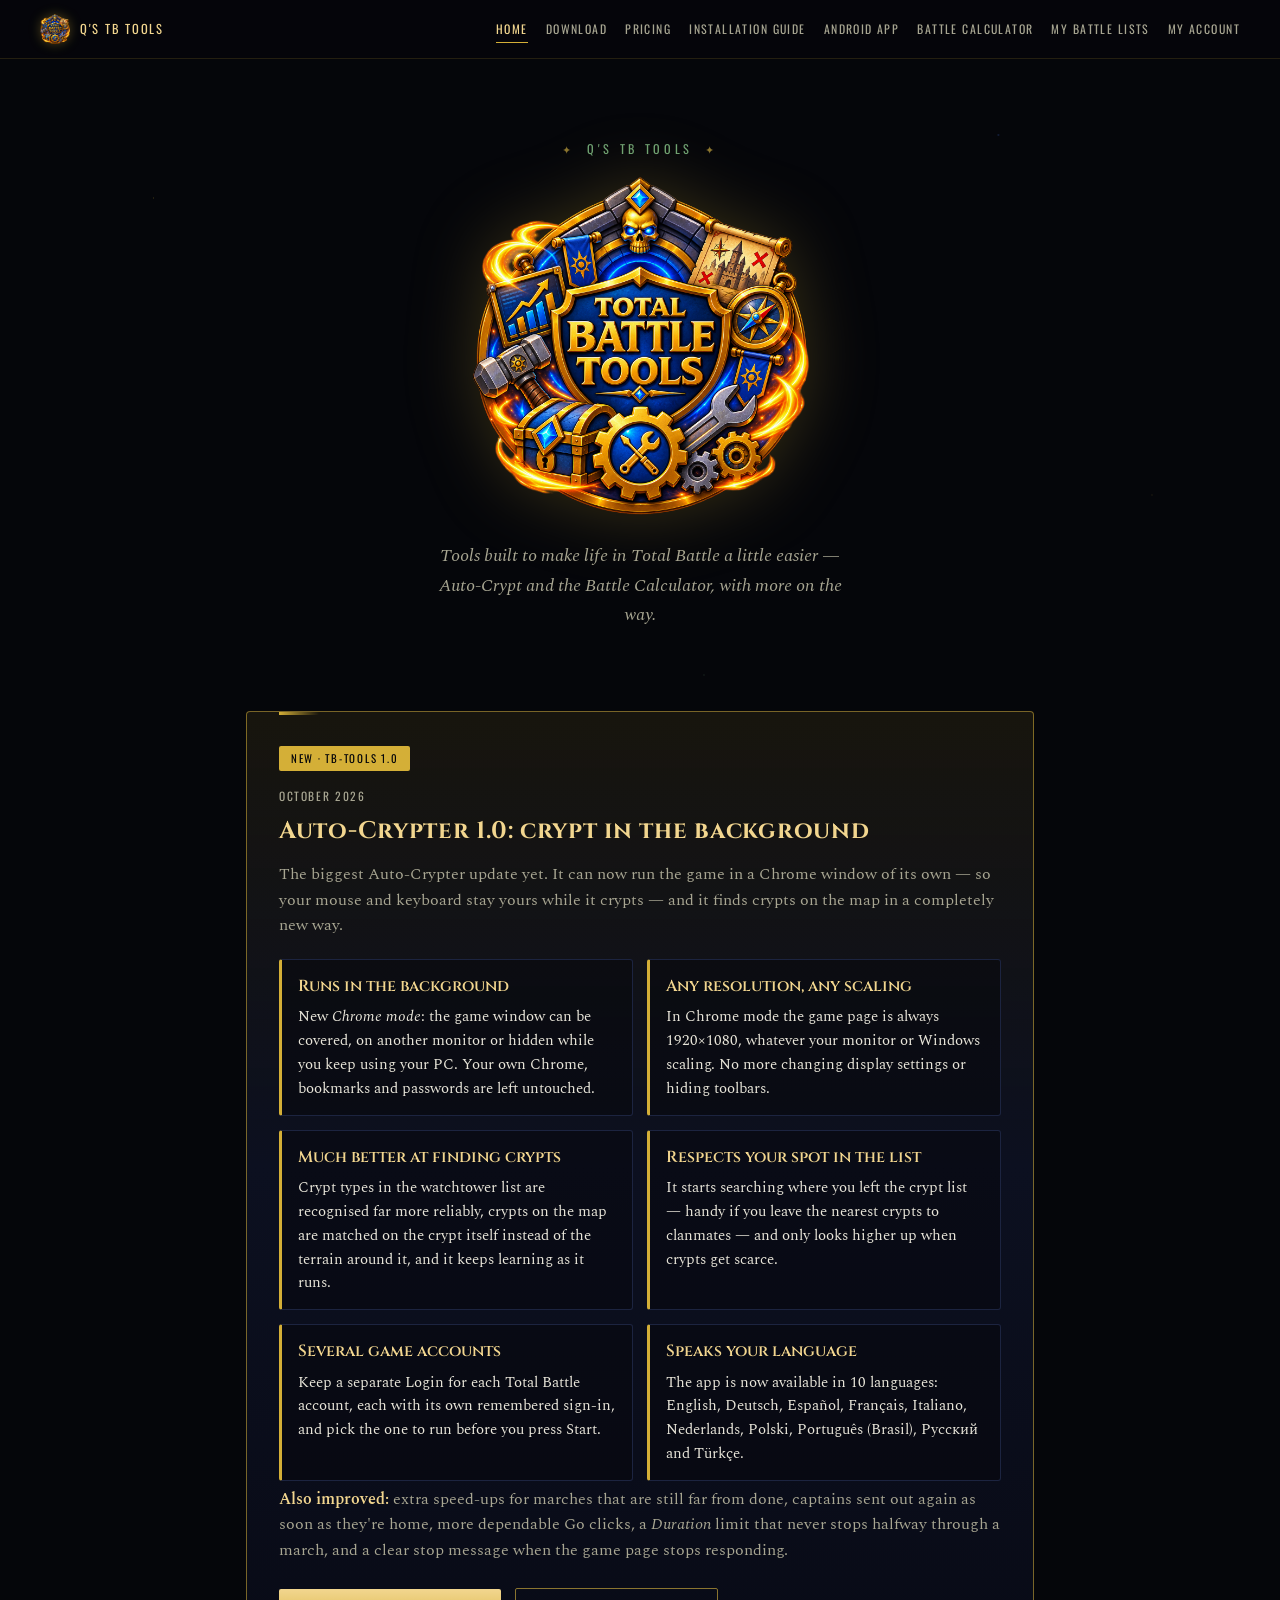
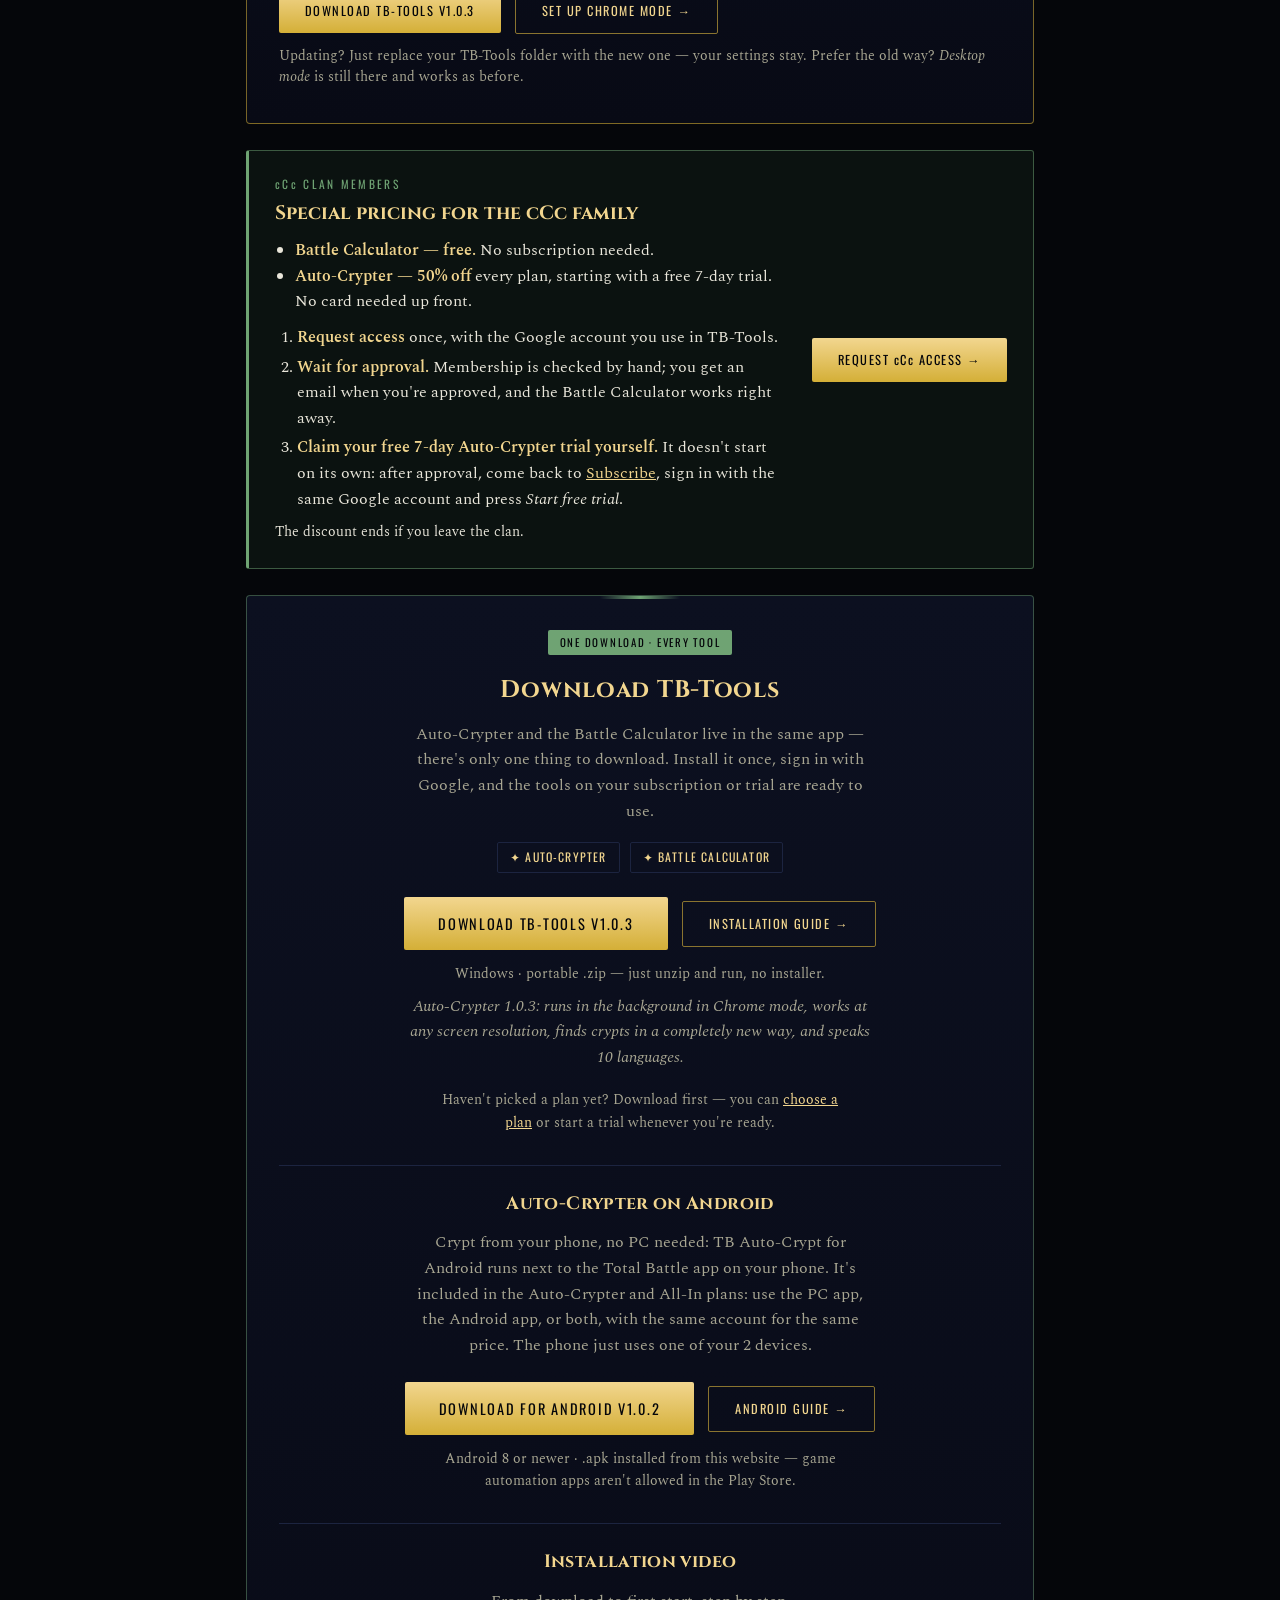
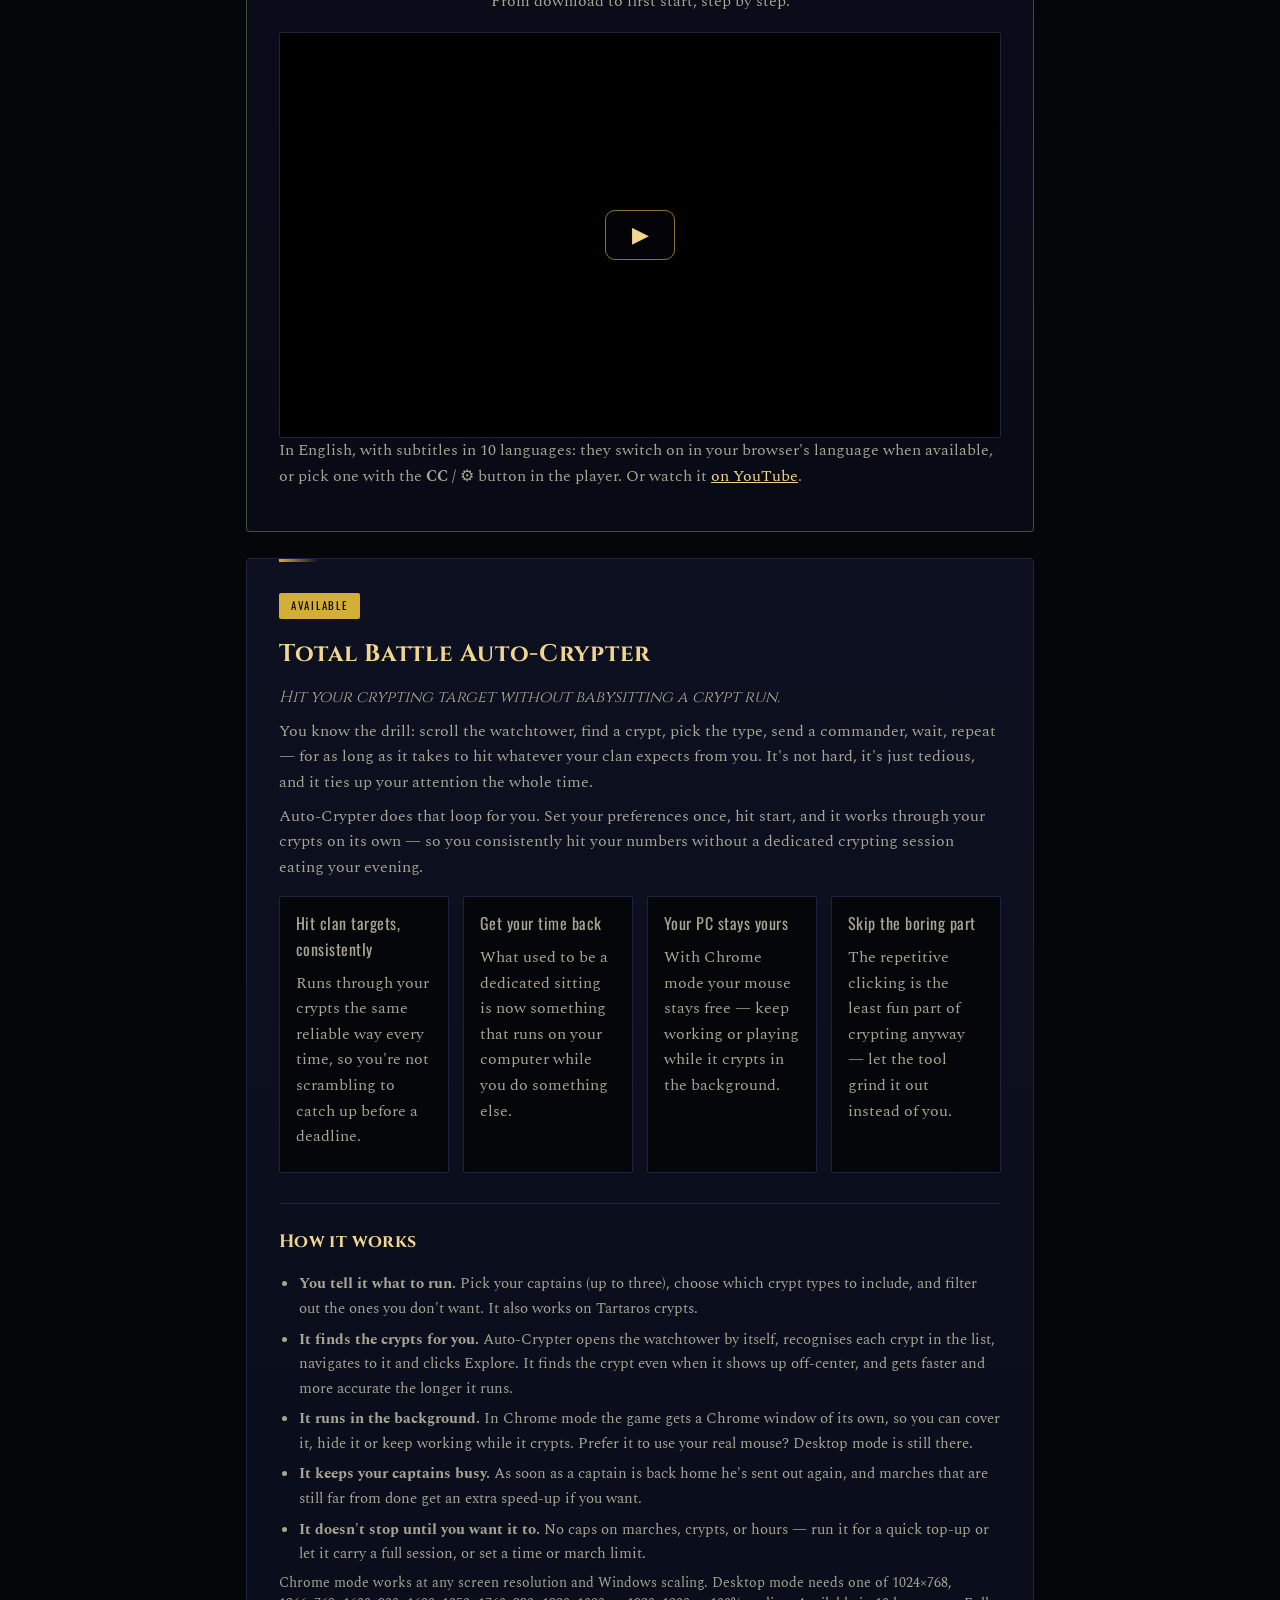
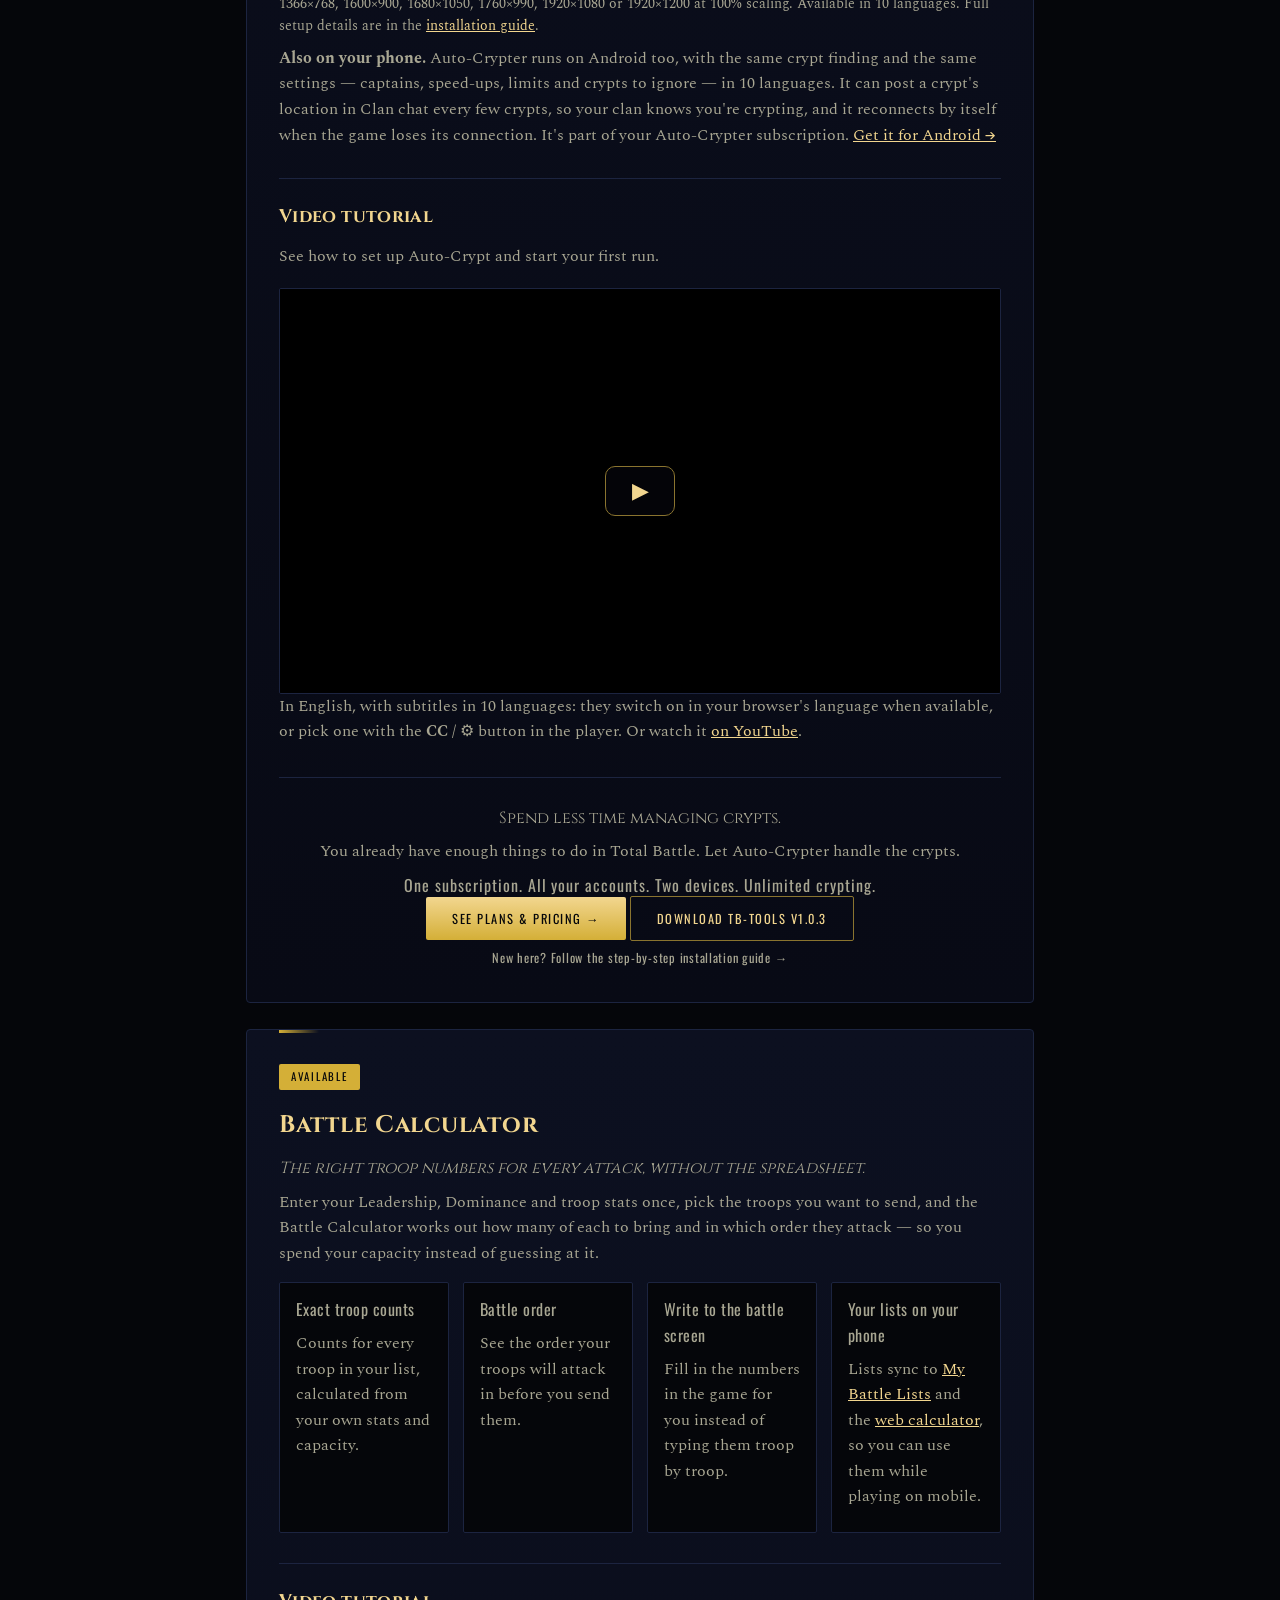
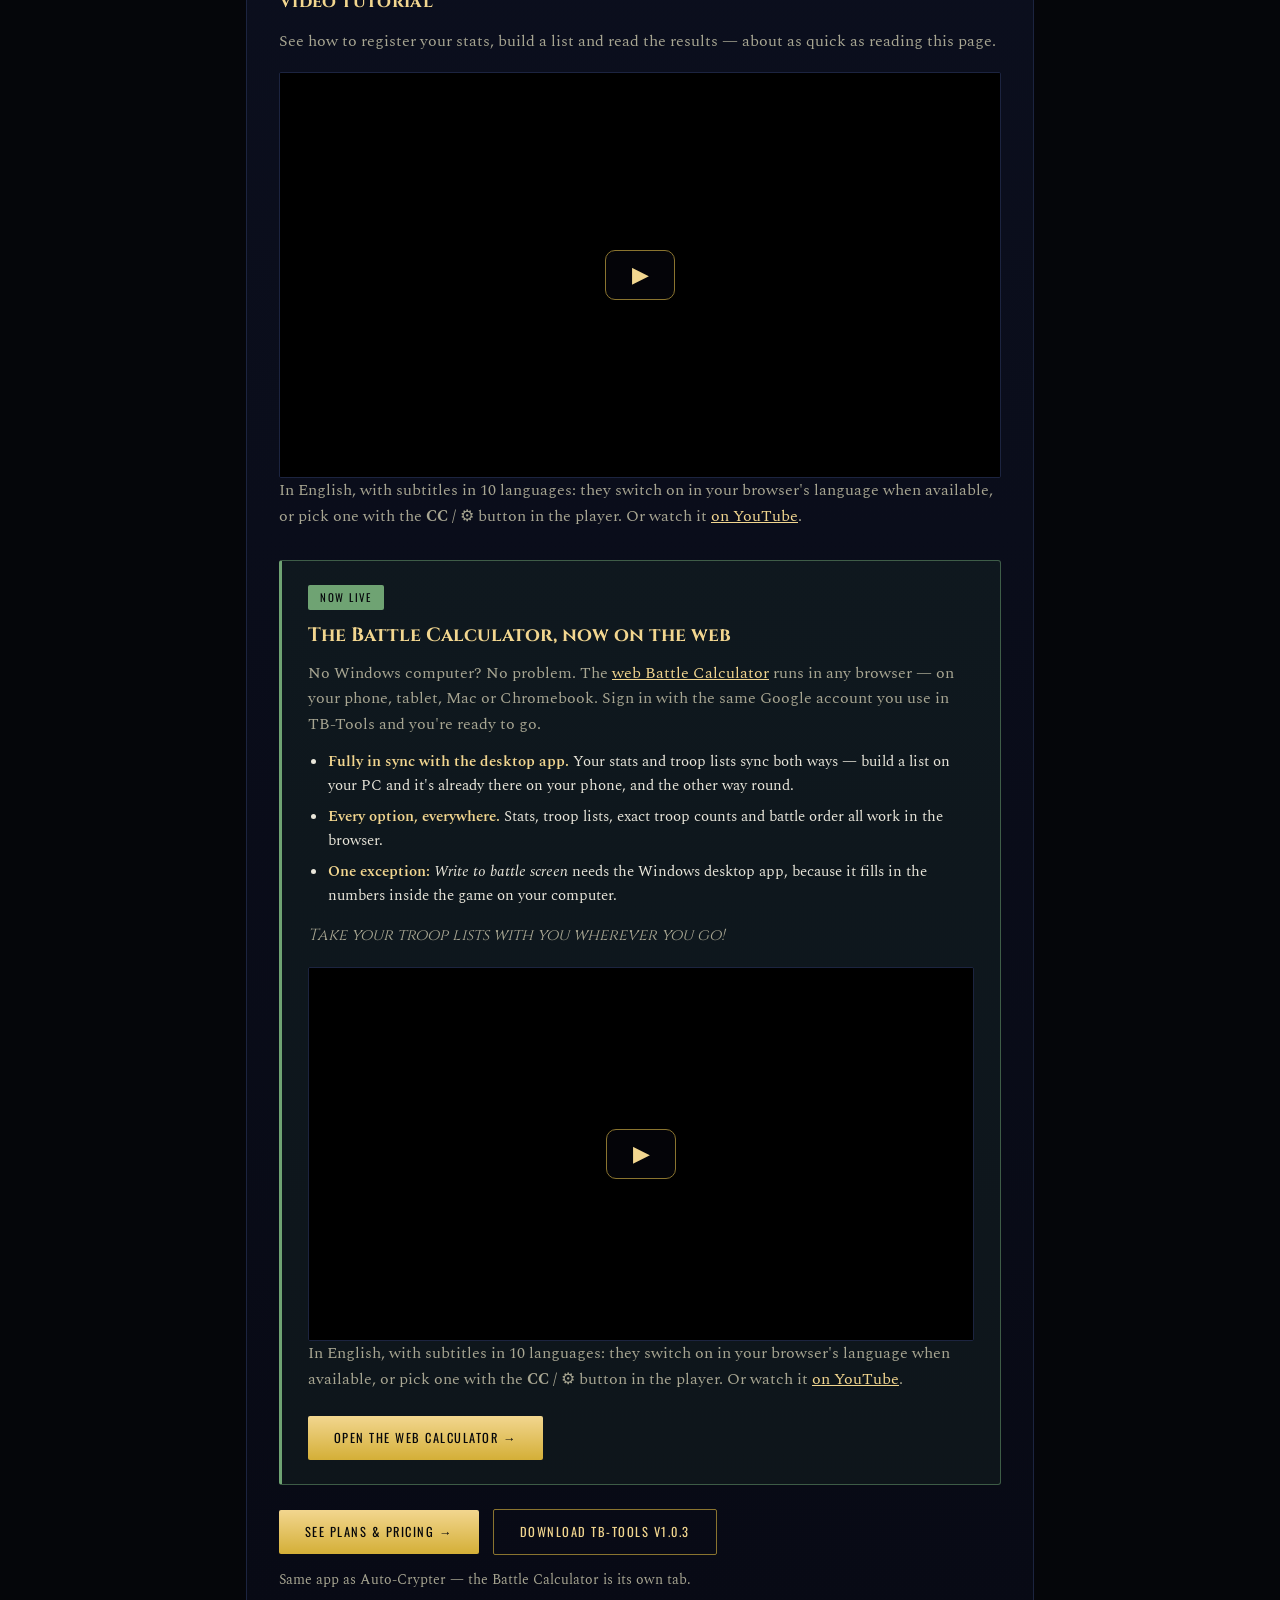
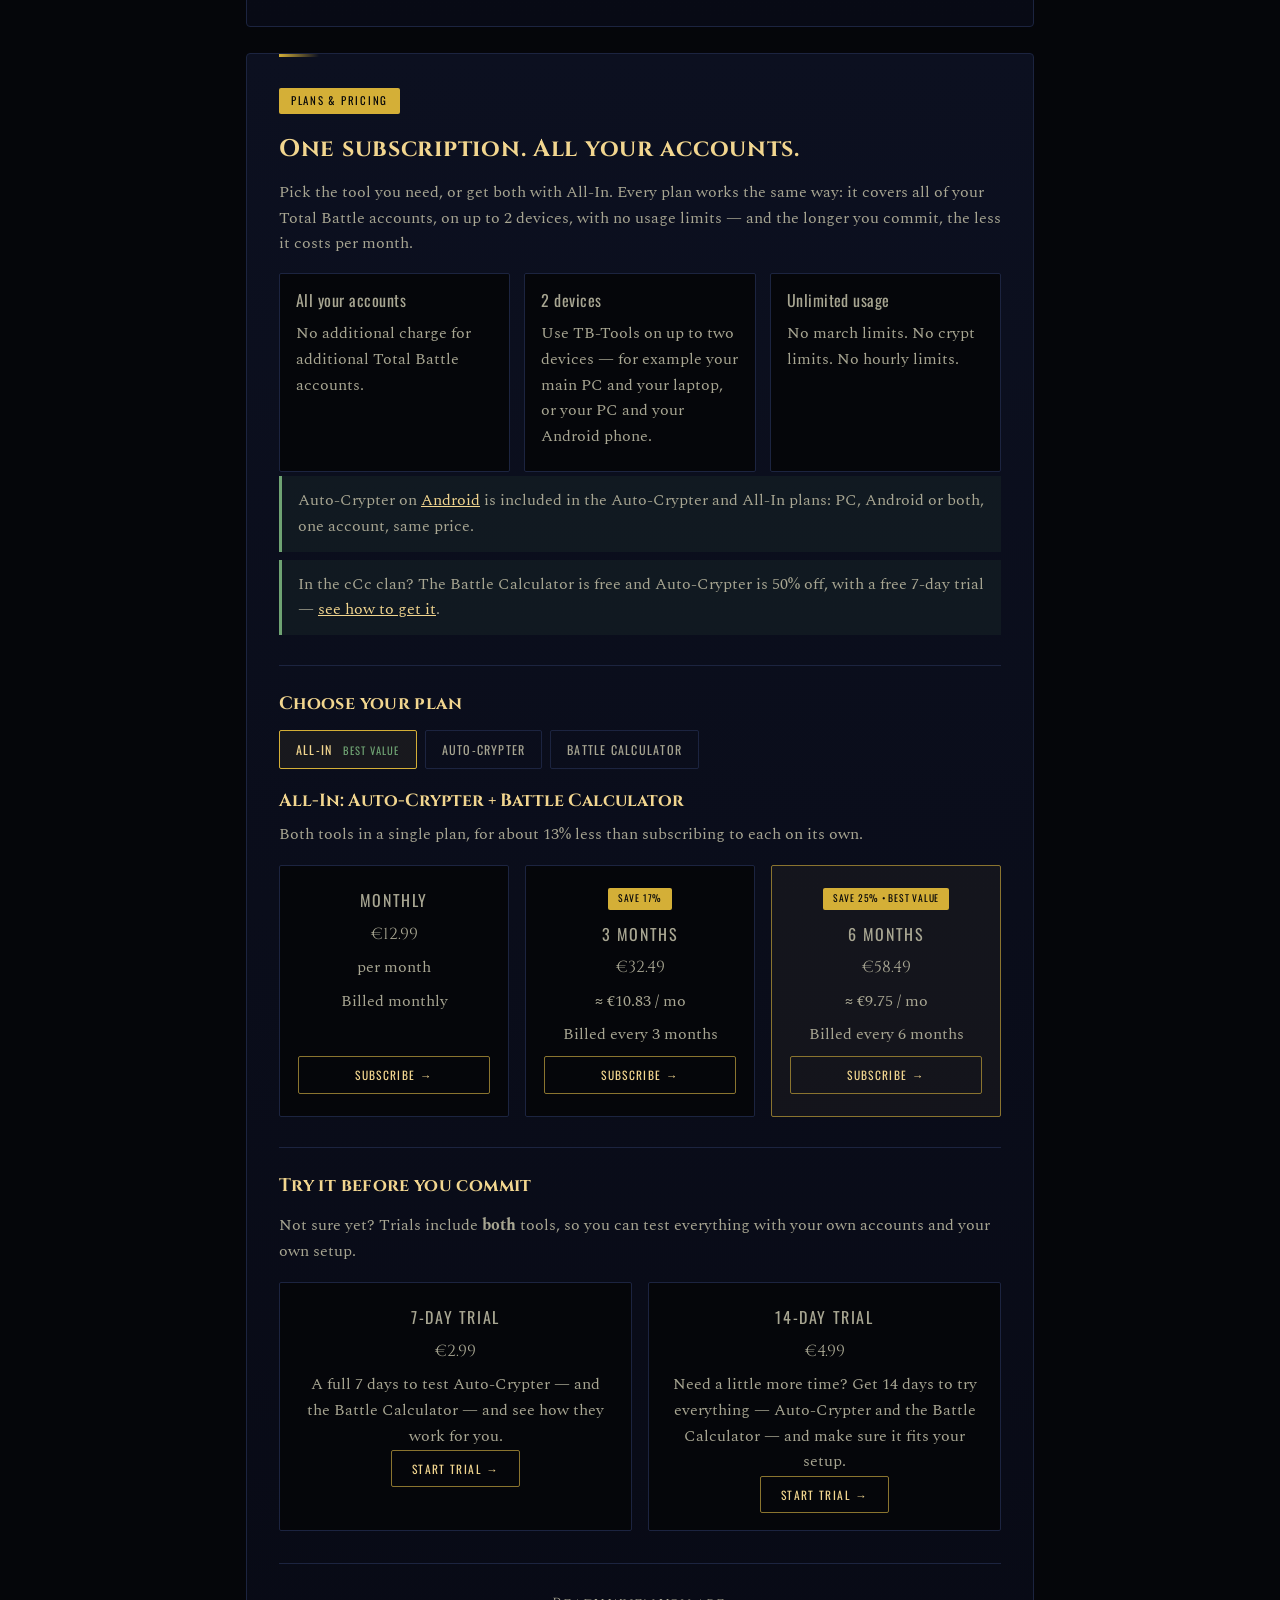
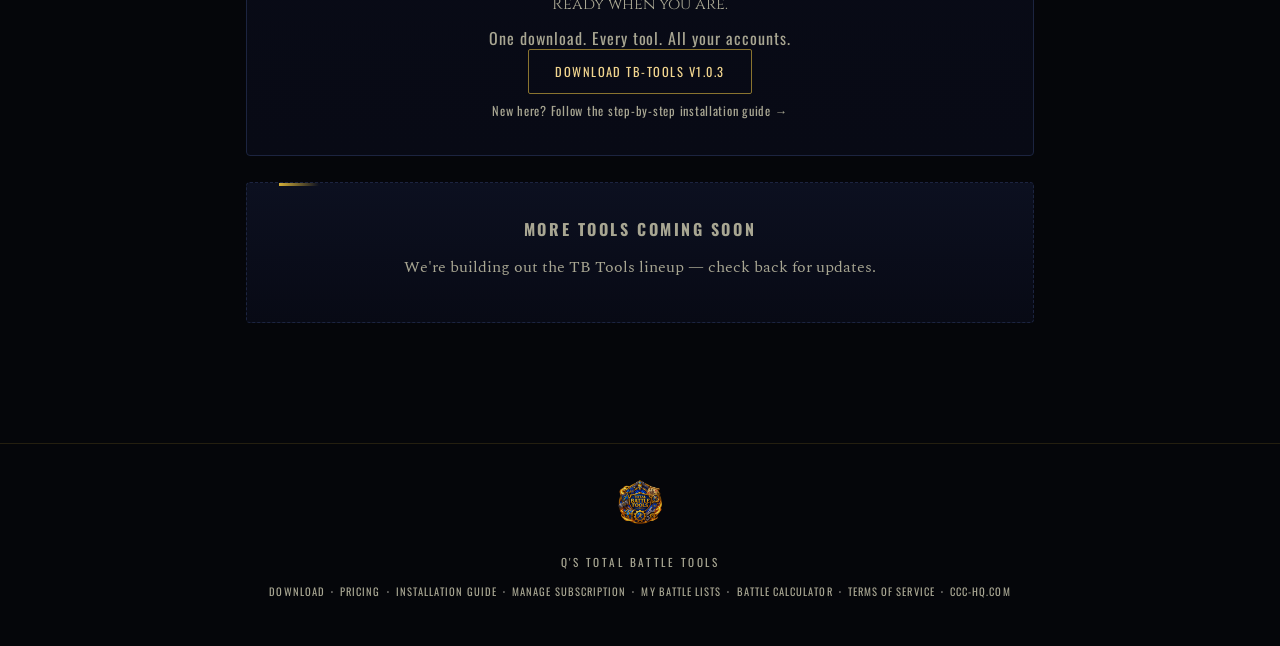
==== commit 98f96026: "Android guide: languages, Clan chat posting, Stop button, reconnects android.html: - the app in 10 l" ====
--- a/index.html
+++ b/index.html
@@ -704,7 +704,7 @@
       <li><strong>It doesn't stop until you want it to.</strong> No caps on marches, crypts, or hours — run it for a quick top-up or let it carry a full session, or set a time or march limit.</li>
     </ul>
     <p style="font-size:0.85rem; color:var(--ink-dim);">Chrome mode works at any screen resolution and Windows scaling. Desktop mode needs one of 1024×768, 1366×768, 1600×900, 1680×1050, 1760×990, 1920×1080 or 1920×1200 at 100% scaling. Available in 10 languages. Full setup details are in the <a href="install.html" style="color:var(--gold-bright);">installation guide</a>.</p>
-    <p><strong>Also on your phone.</strong> Auto-Crypter runs on Android too, with the same crypt finding and the same settings — captains, speed-ups, limits and crypts to ignore. It's part of your Auto-Crypter subscription. <a href="android.html" style="color:var(--gold-bright);">Get it for Android →</a></p>
+    <p><strong>Also on your phone.</strong> Auto-Crypter runs on Android too, with the same crypt finding and the same settings — captains, speed-ups, limits and crypts to ignore — in 10 languages. It can post a crypt's location in Clan chat every few crypts, so your clan knows you're crypting, and it reconnects by itself when the game loses its connection. It's part of your Auto-Crypter subscription. <a href="android.html" style="color:var(--gold-bright);">Get it for Android →</a></p>
 
     <h3 class="tool-subheading">Video tutorial</h3>
     <p>See how to set up Auto-Crypt and start your first run.</p>
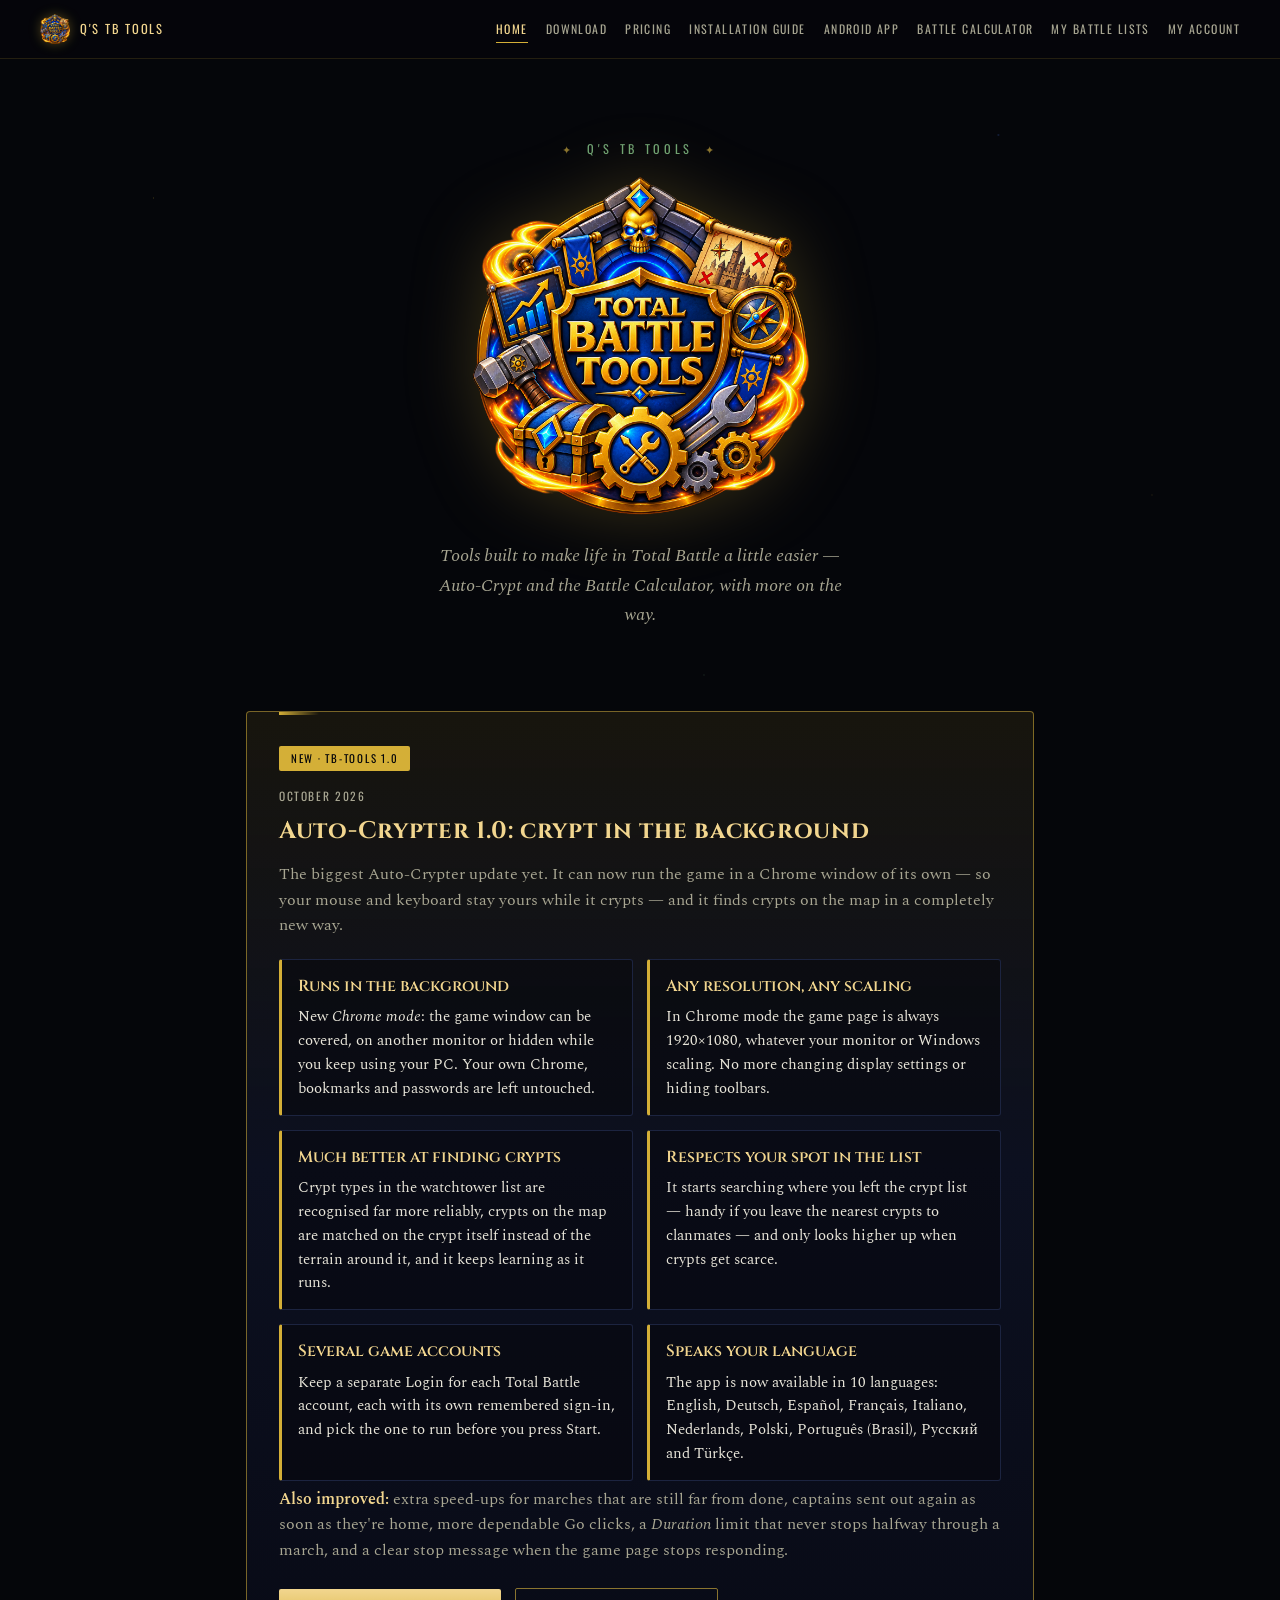
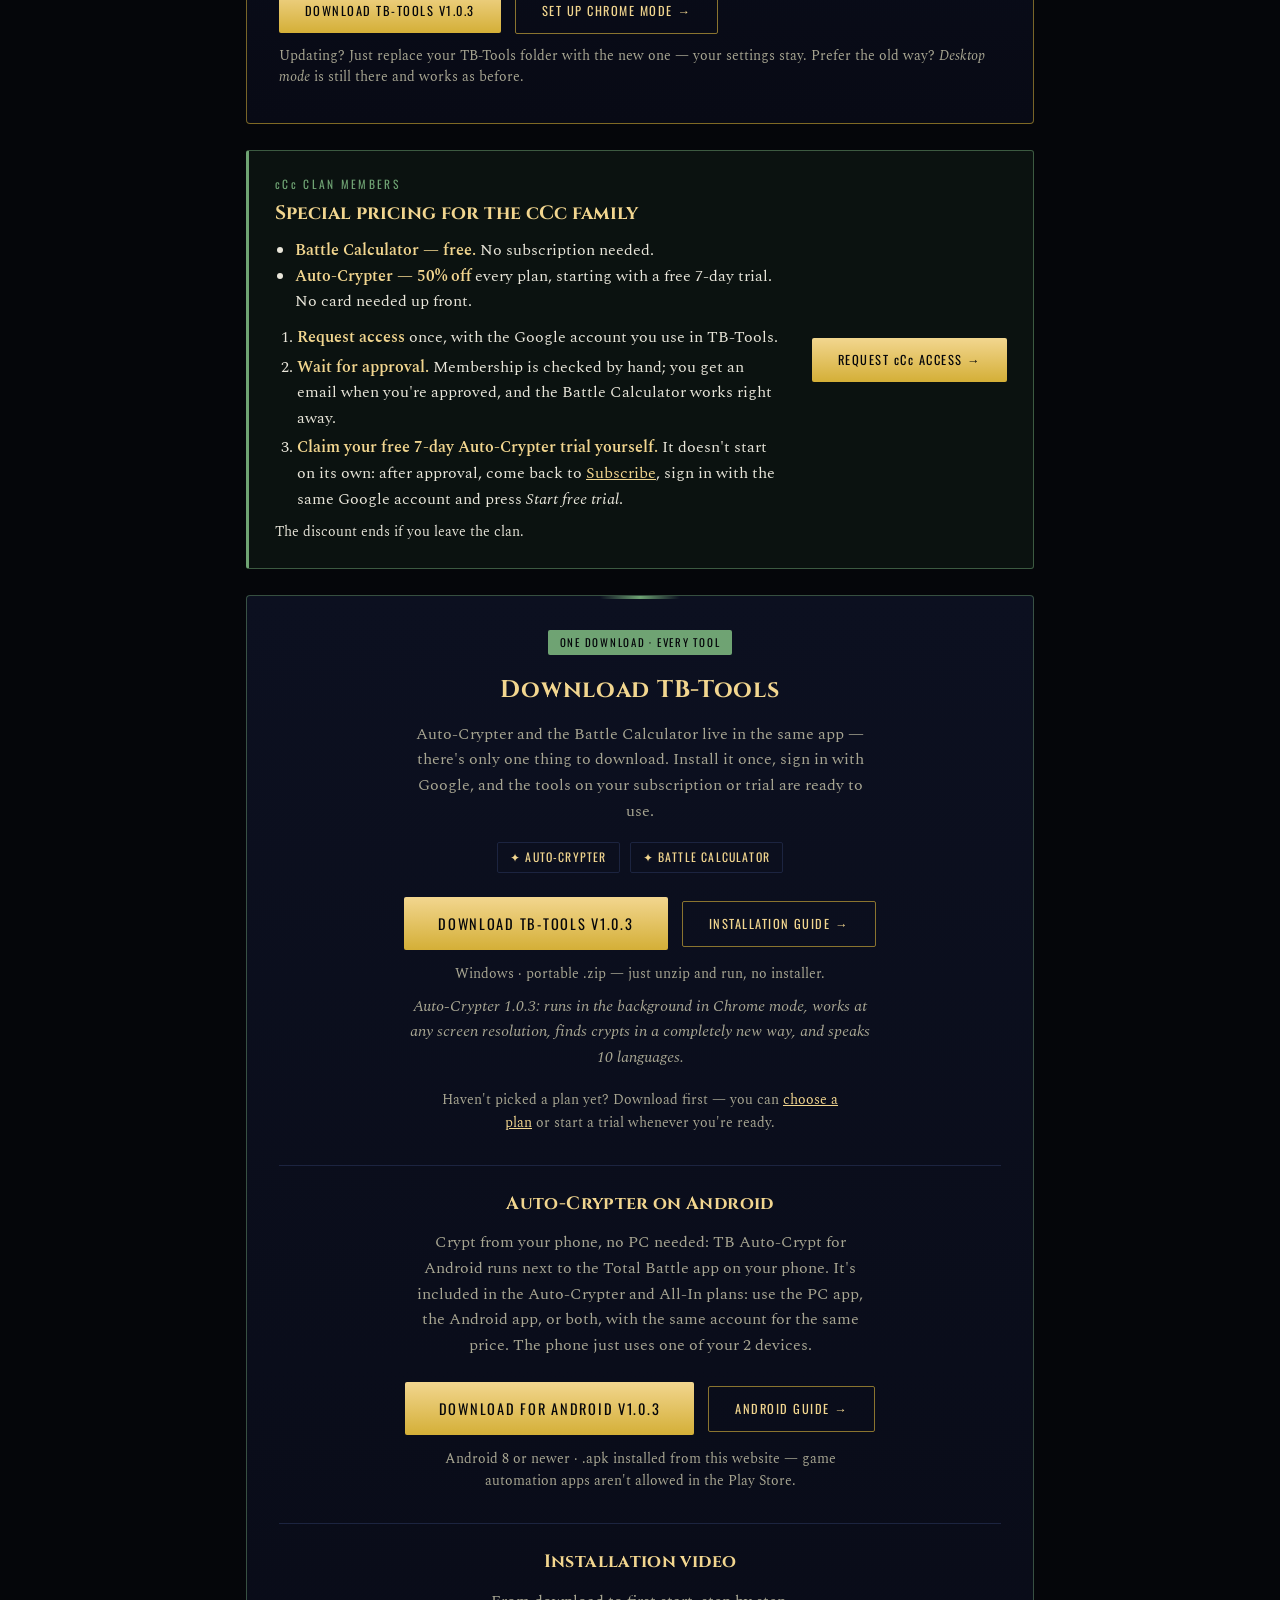
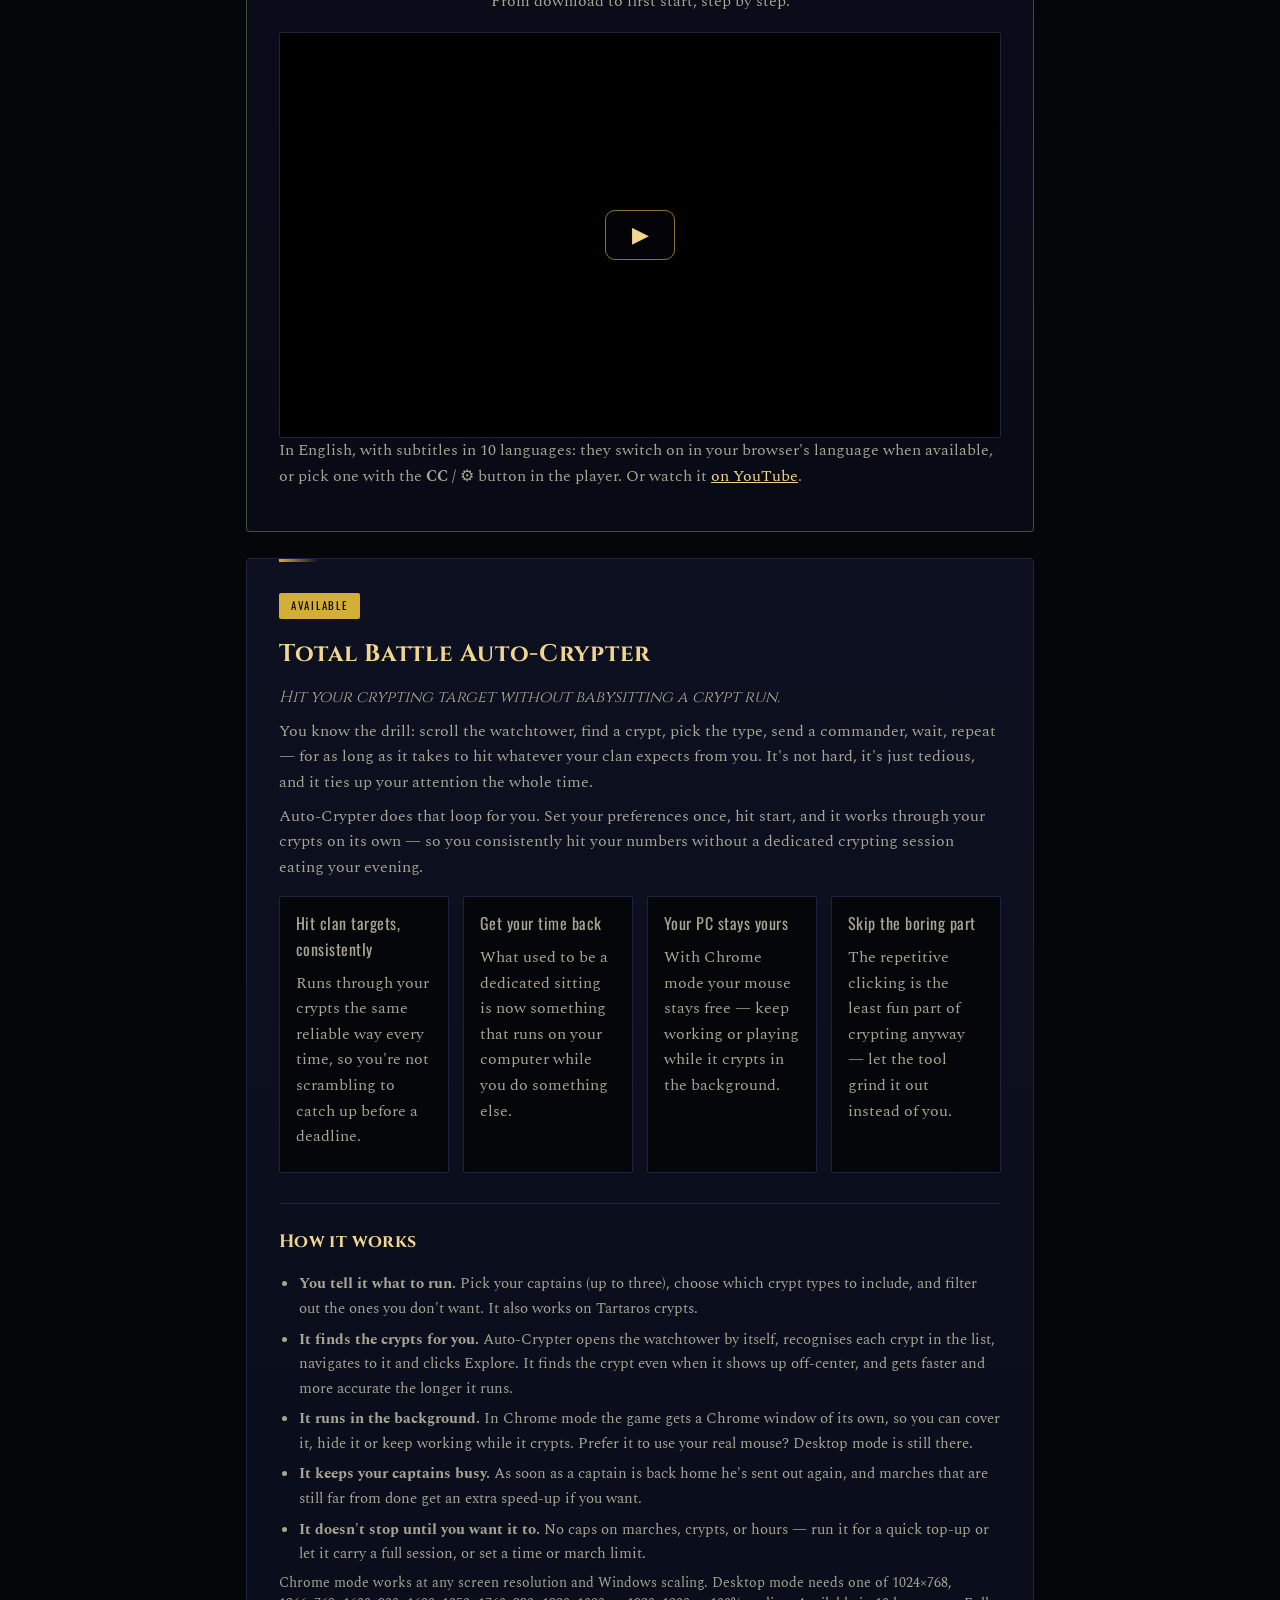
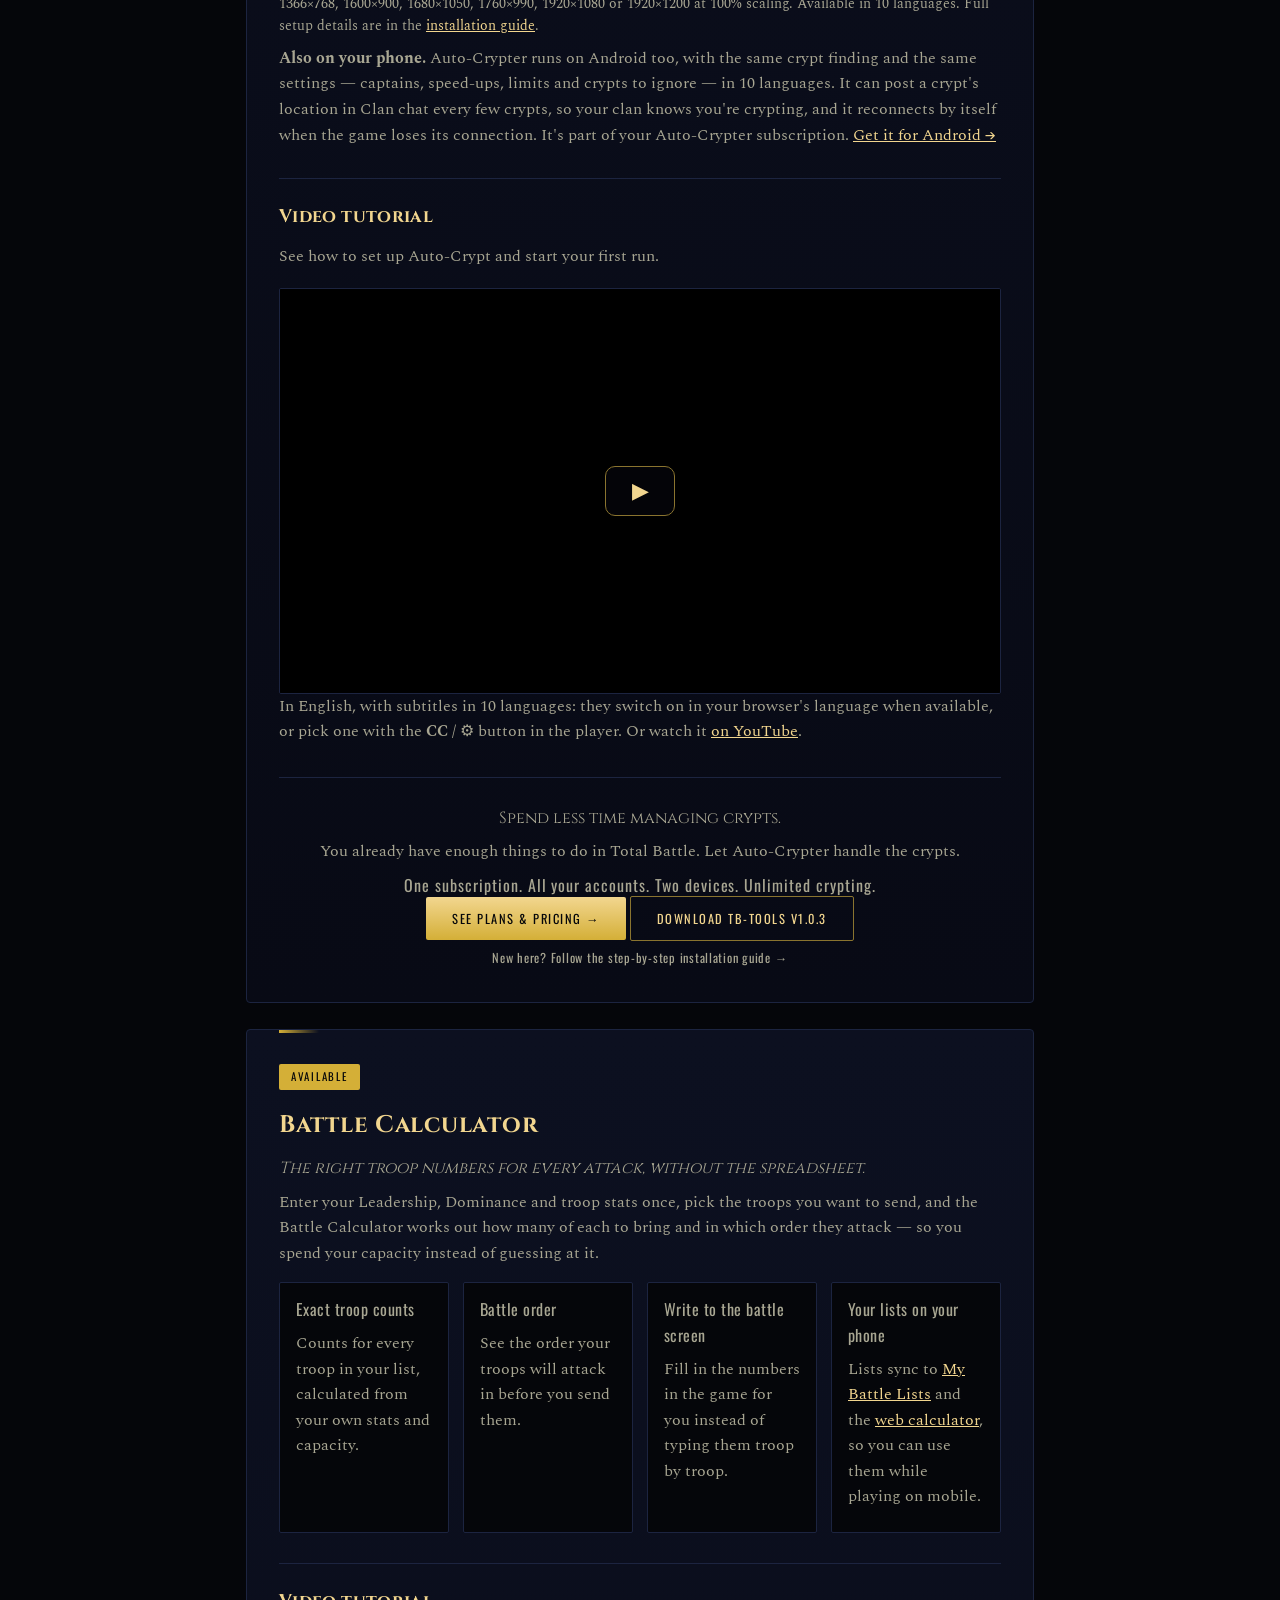
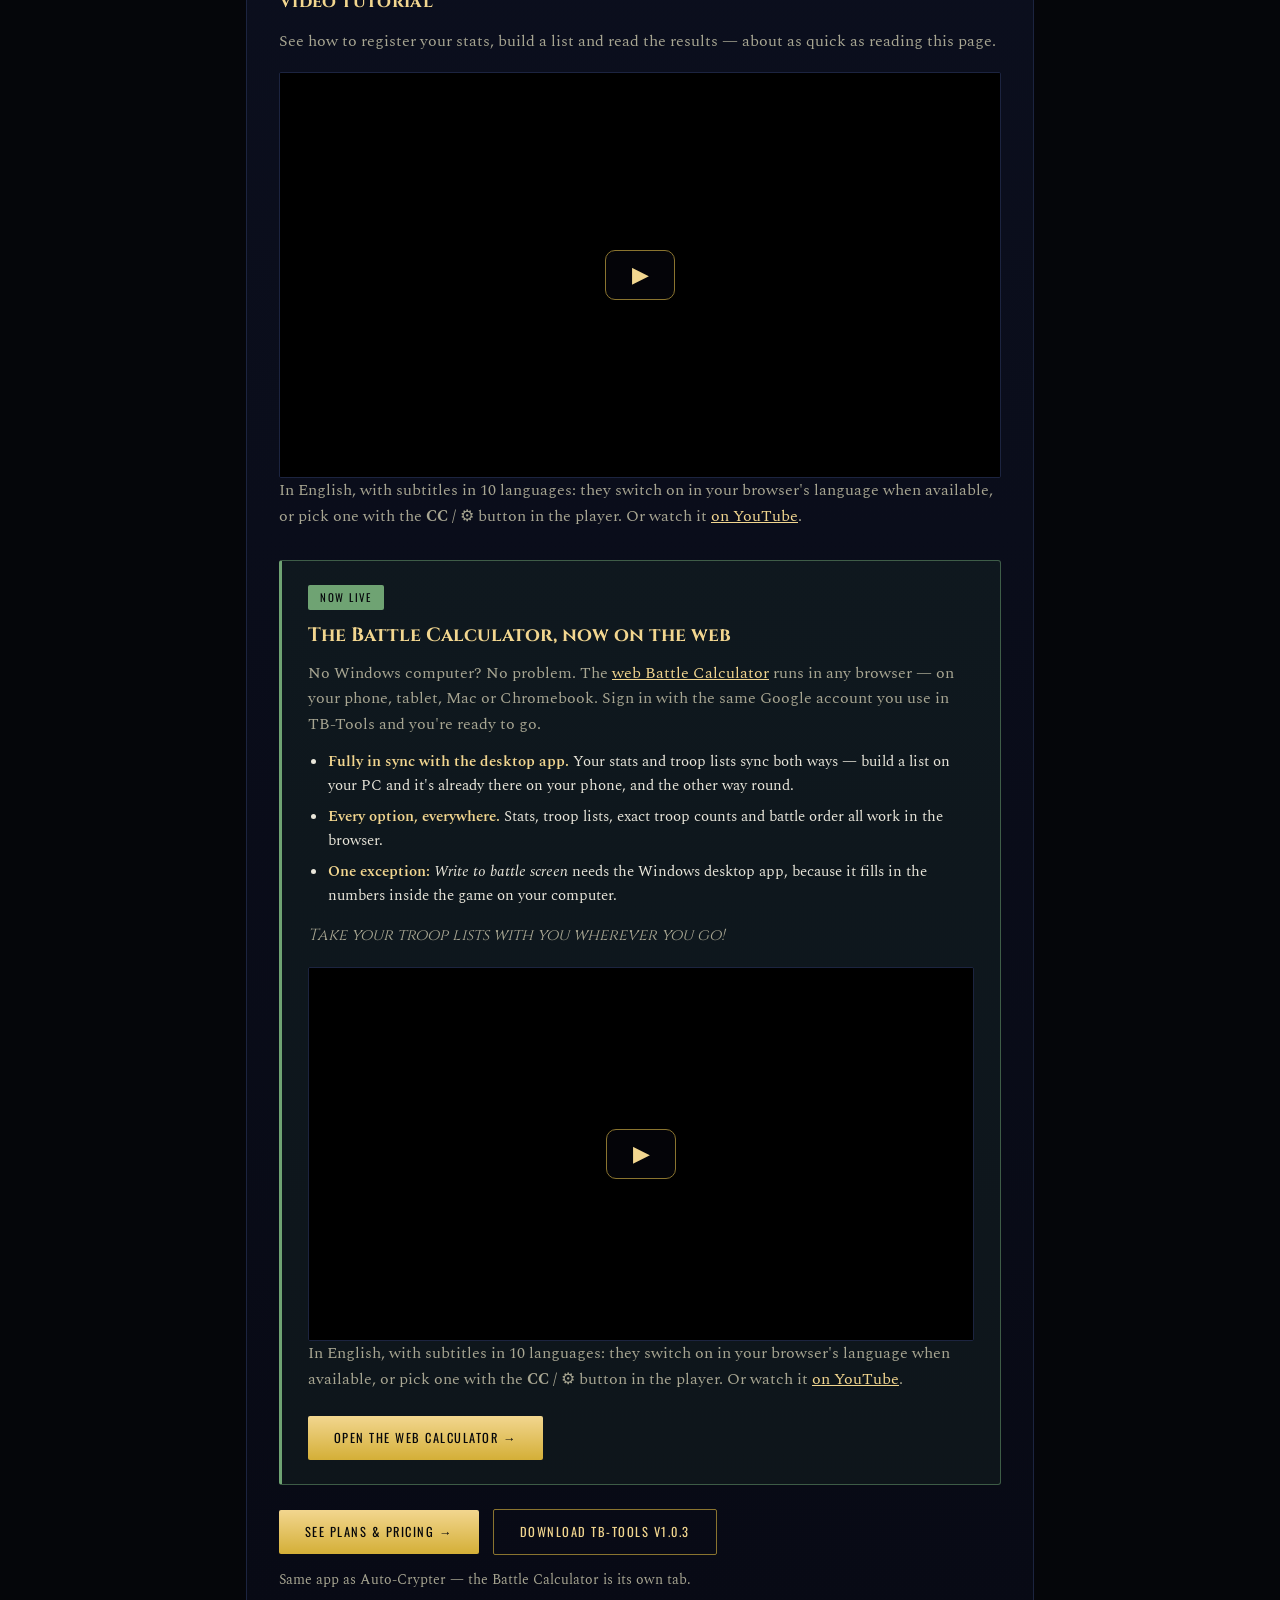
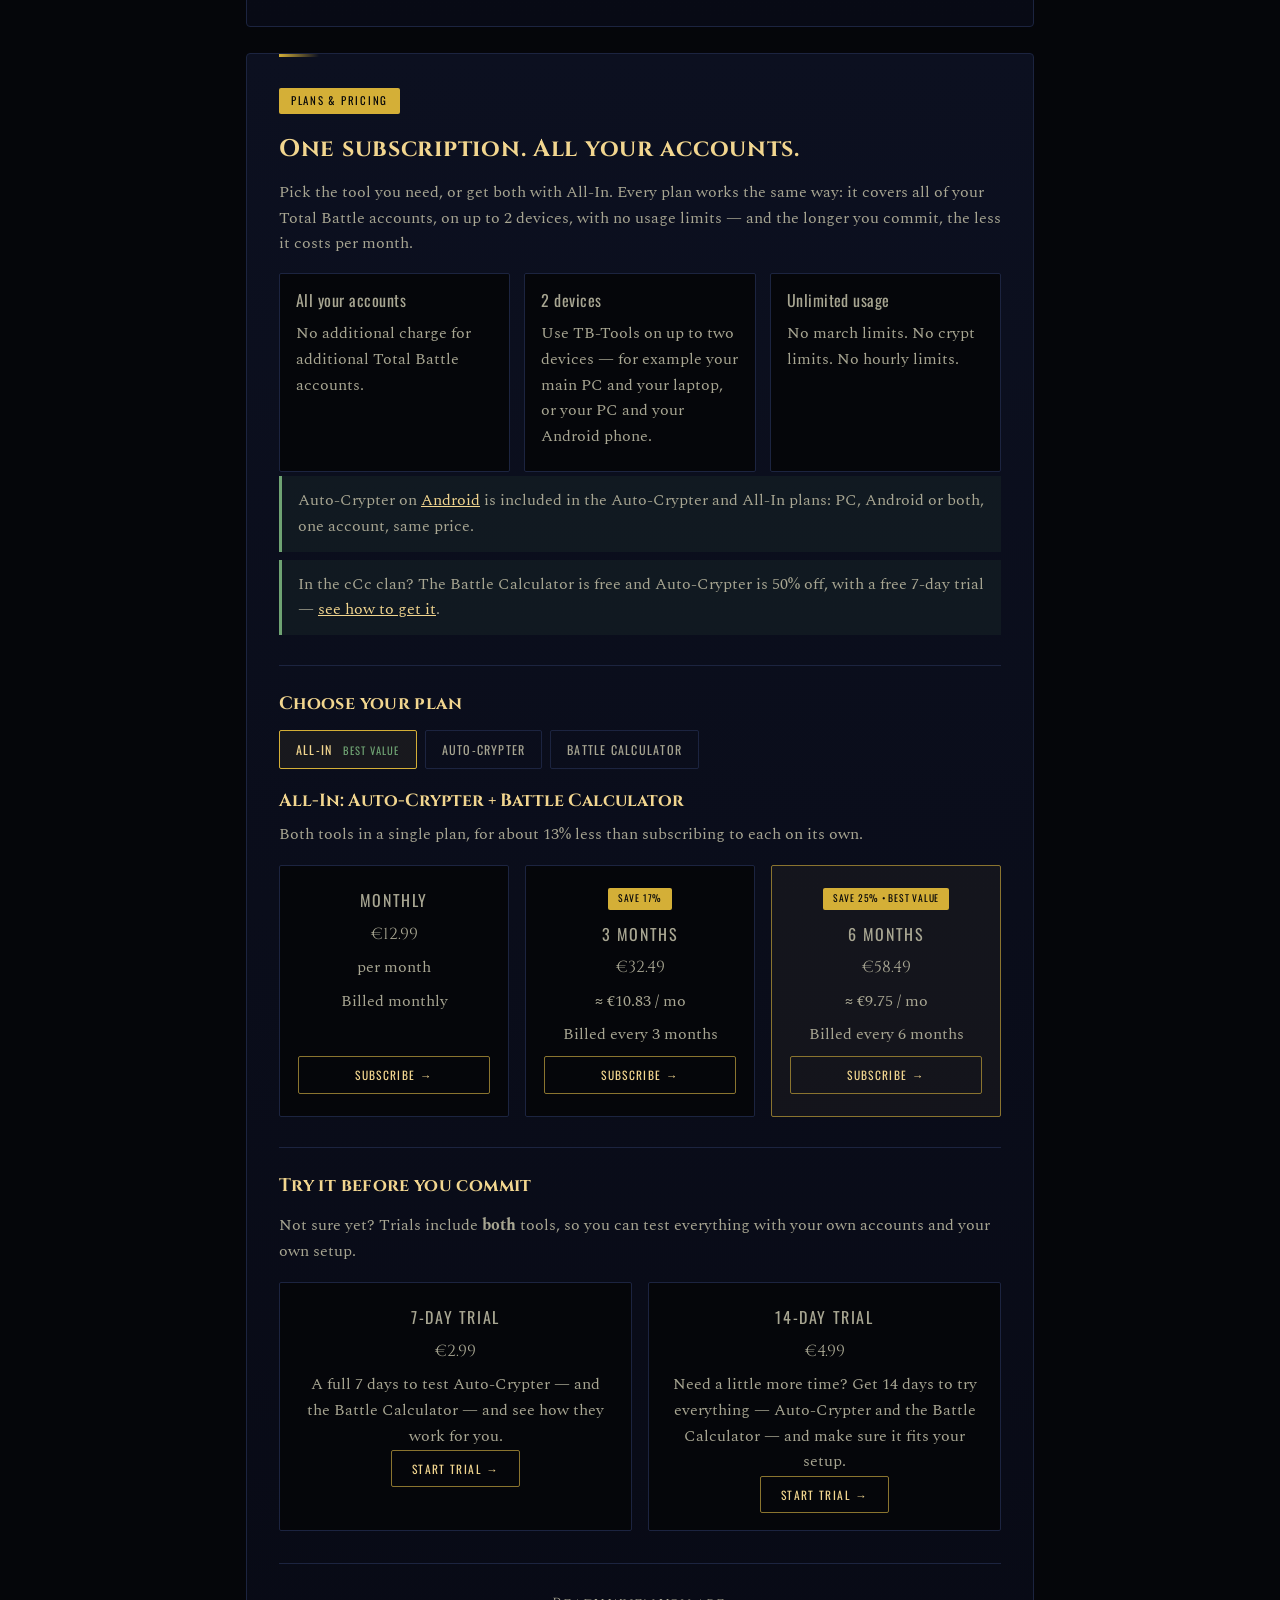
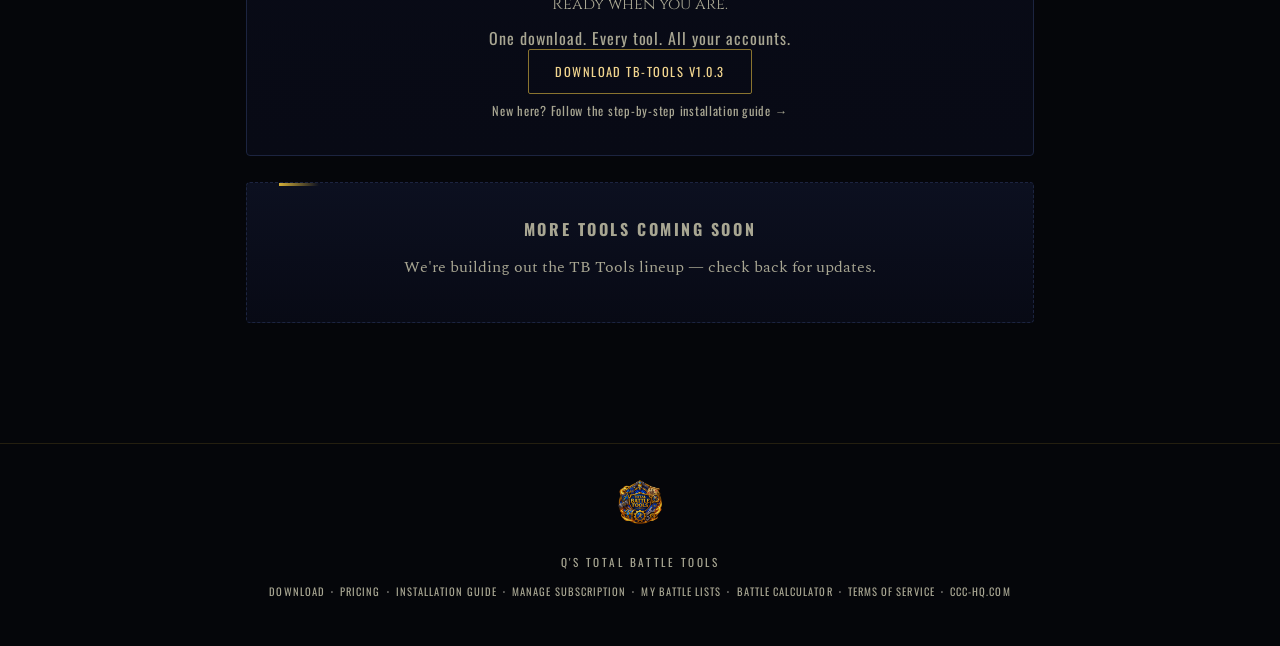
==== commit c2a2dd50: "Android 1.0.3: version.json and the download buttons Co-Authored-By: Claude Opus 5.5 <noreply@anthro" ====
--- a/index.html
+++ b/index.html
@@ -655,7 +655,7 @@
     <h3 class="tool-subheading" id="android">Auto-Crypter on Android</h3>
     <p>Crypt from your phone, no PC needed: TB Auto-Crypt for Android runs next to the Total Battle app on your phone. It's included in the Auto-Crypter and All-In plans: use the PC app, the Android app, or both, with the same account for the same price. The phone just uses one of your 2 devices.</p>
     <div class="tool-actions">
-      <a class="cta primary js-android-download" href="https://github.com/ladyqwickske/tb-tools/releases/download/android-1.0.2/TB-AutoCrypt-1.0.2.apk">Download for Android v1.0.2</a>
+      <a class="cta primary js-android-download" href="https://github.com/ladyqwickske/tb-tools/releases/download/android-1.0.3/TB-AutoCrypt-1.0.3.apk">Download for Android v1.0.3</a>
       <a class="cta secondary" href="android.html">Android guide →</a>
     </div>
     <p class="download-meta">Android 8 or newer · .apk installed from this website — game automation apps aren't allowed in the Play Store.</p>
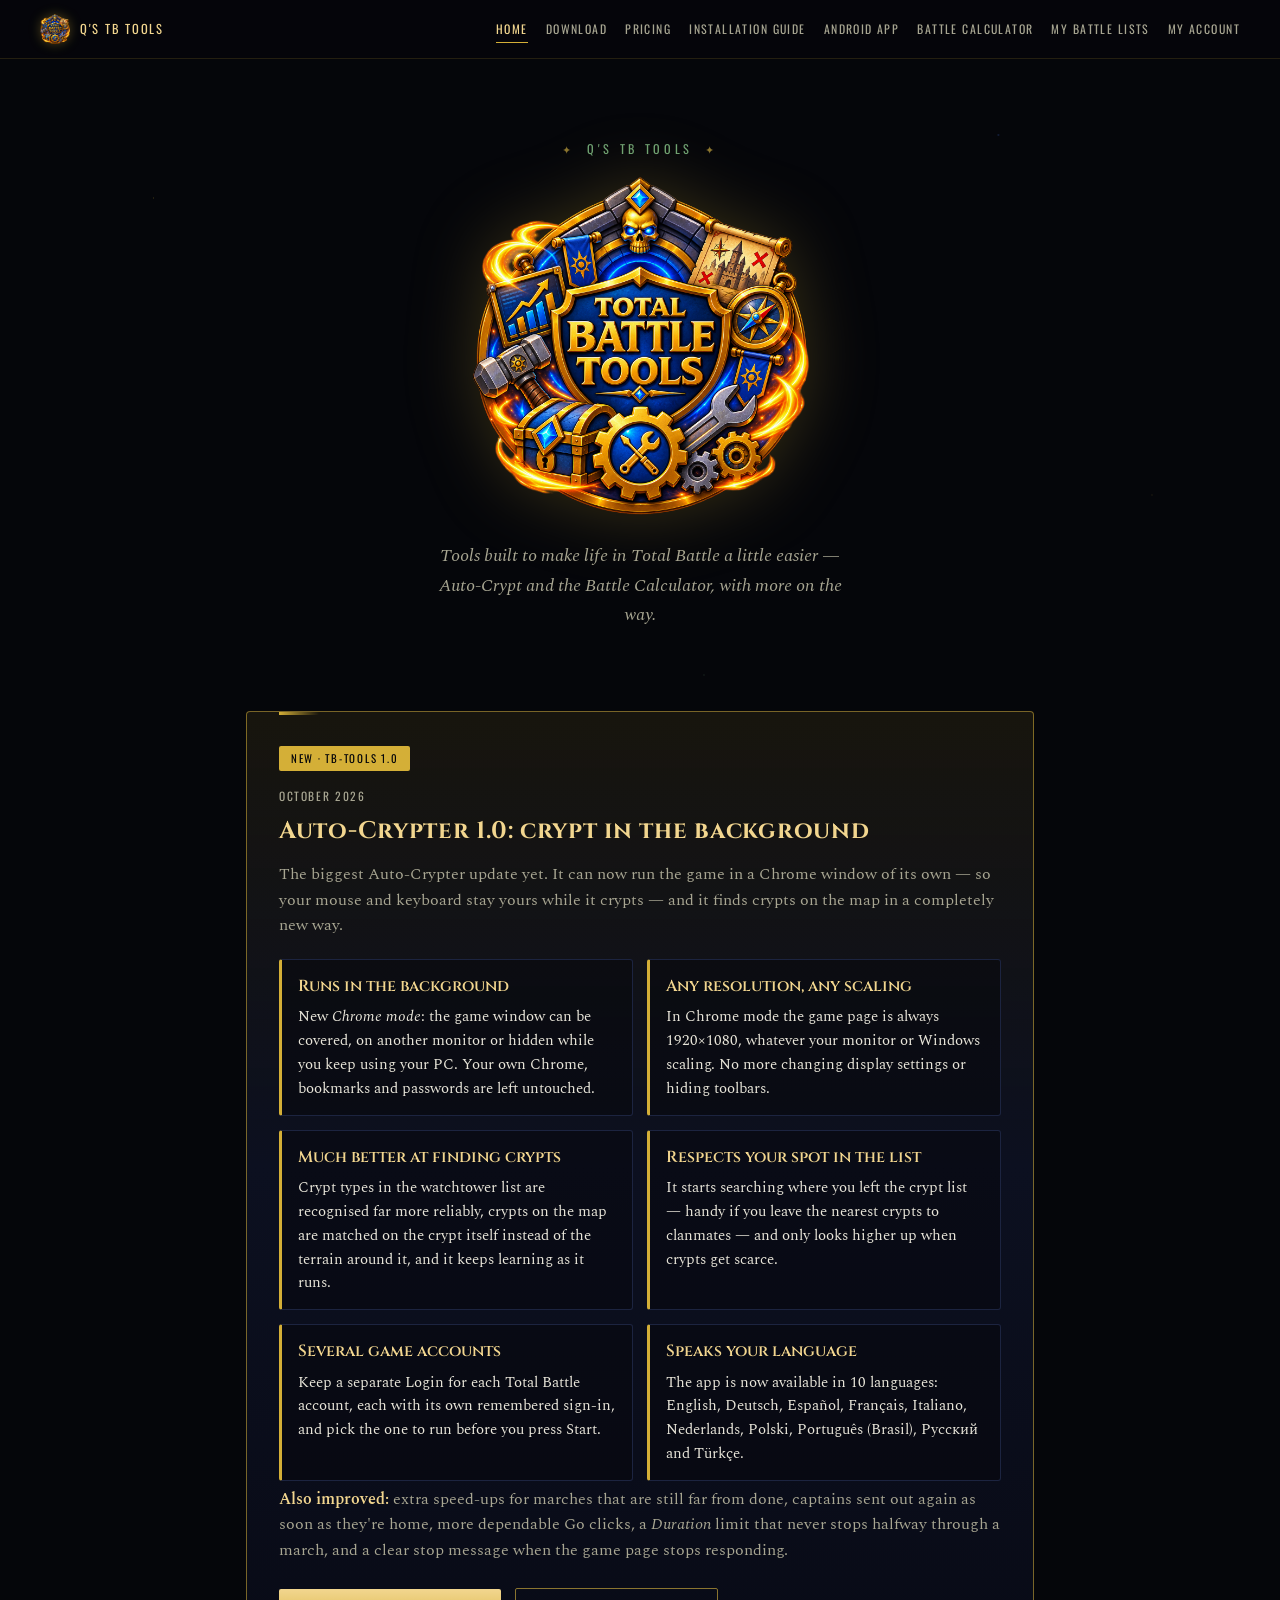
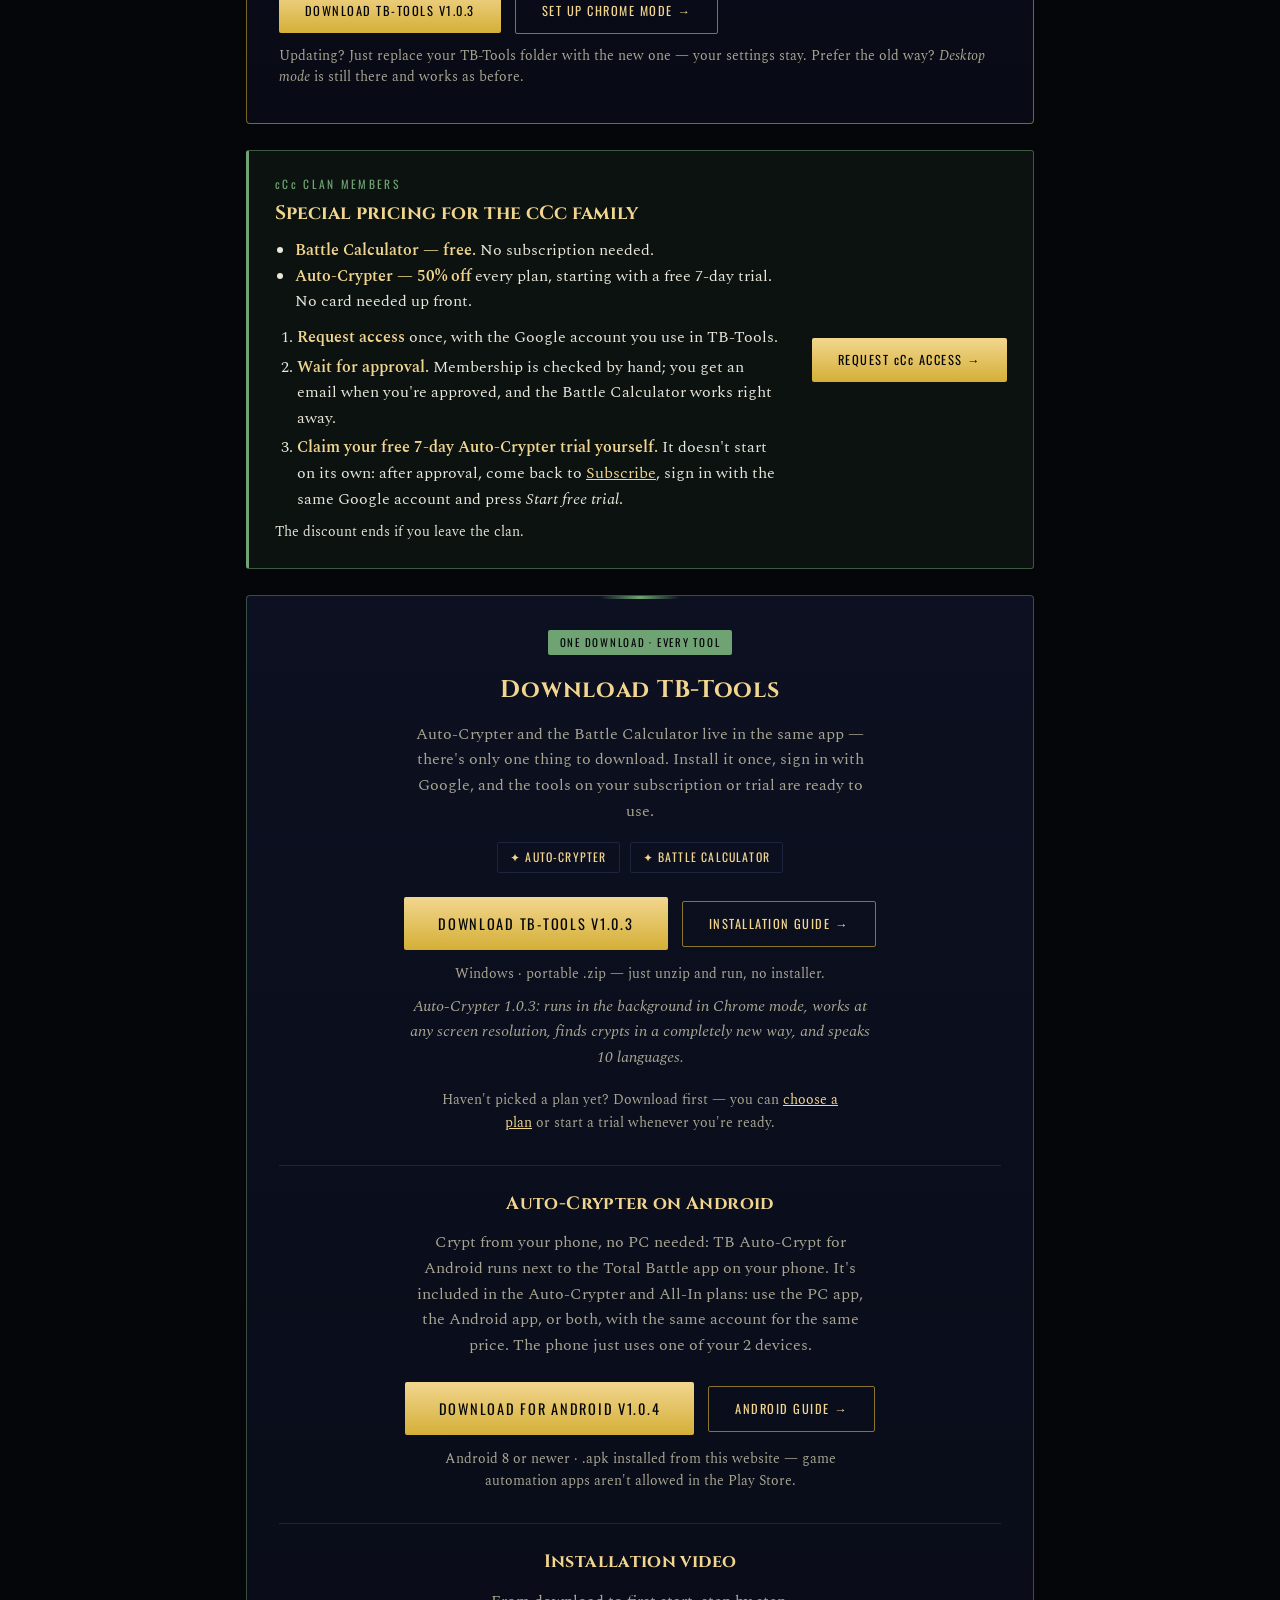
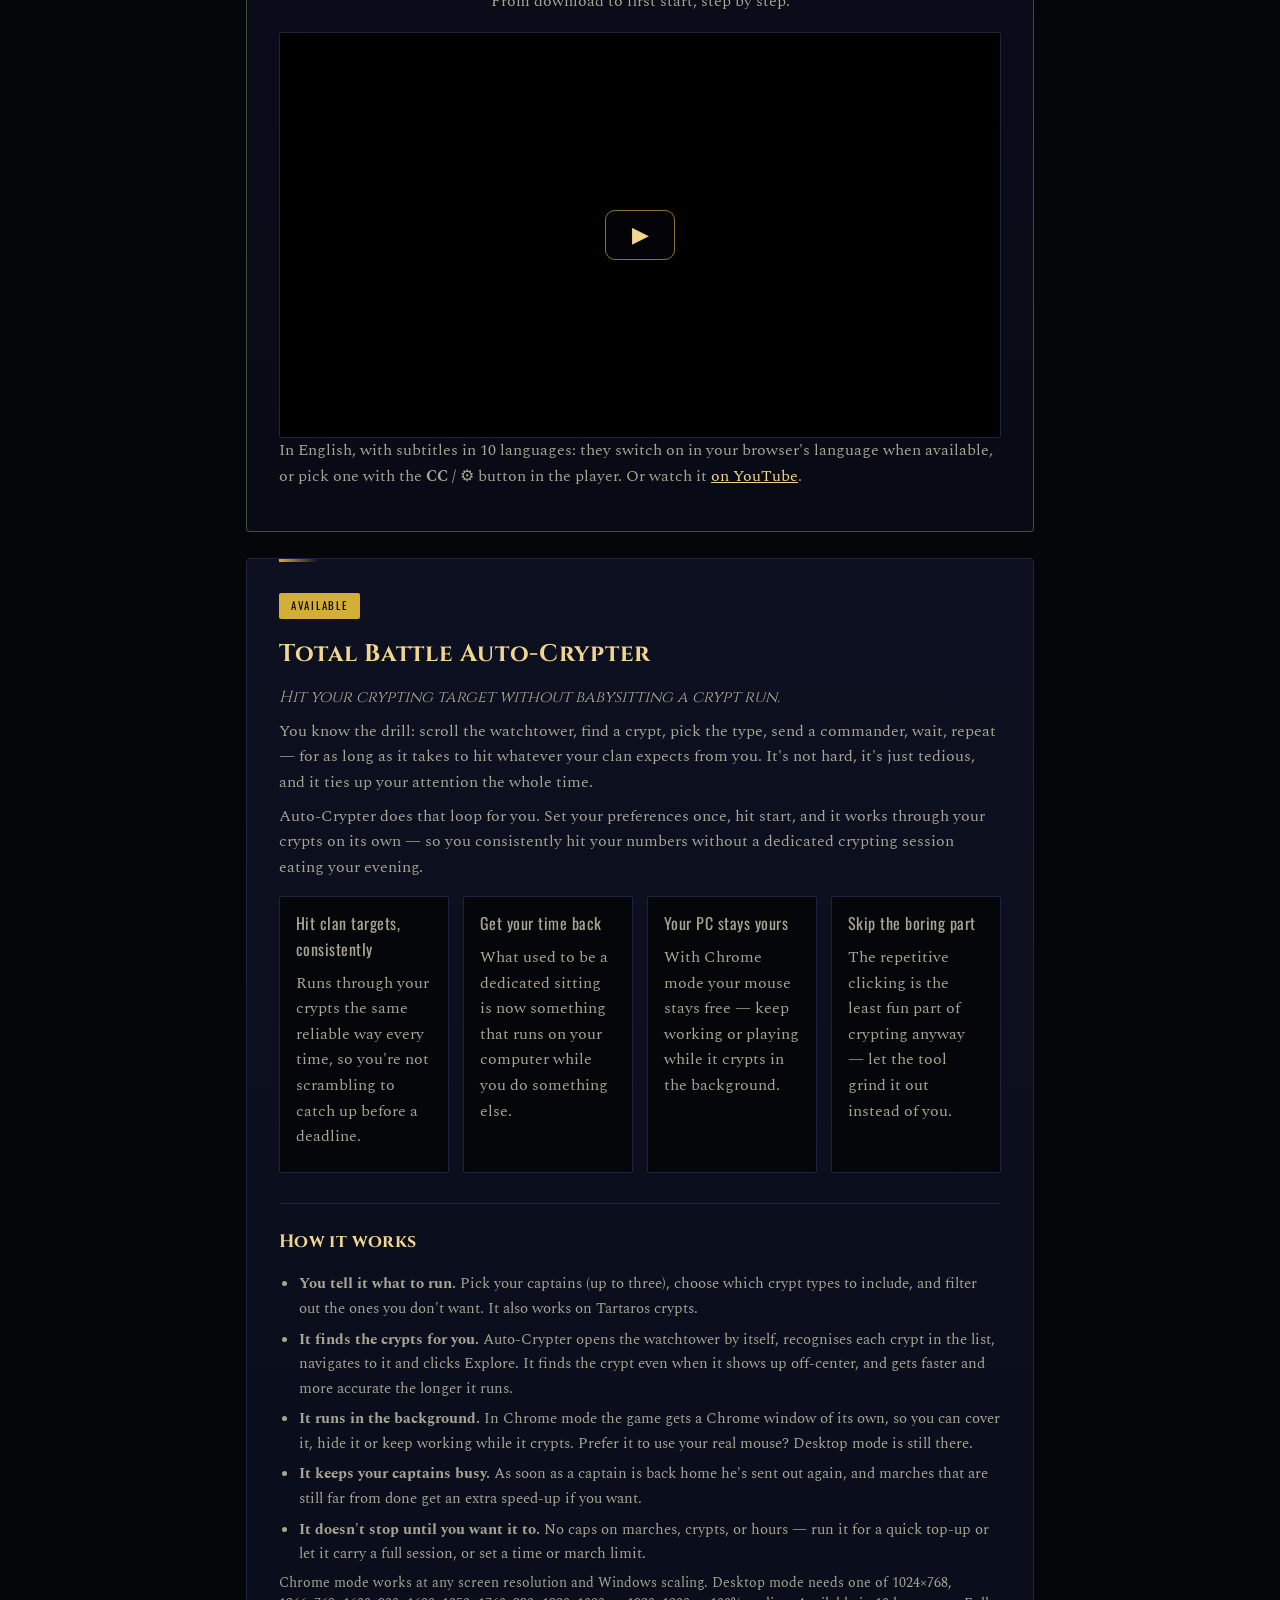
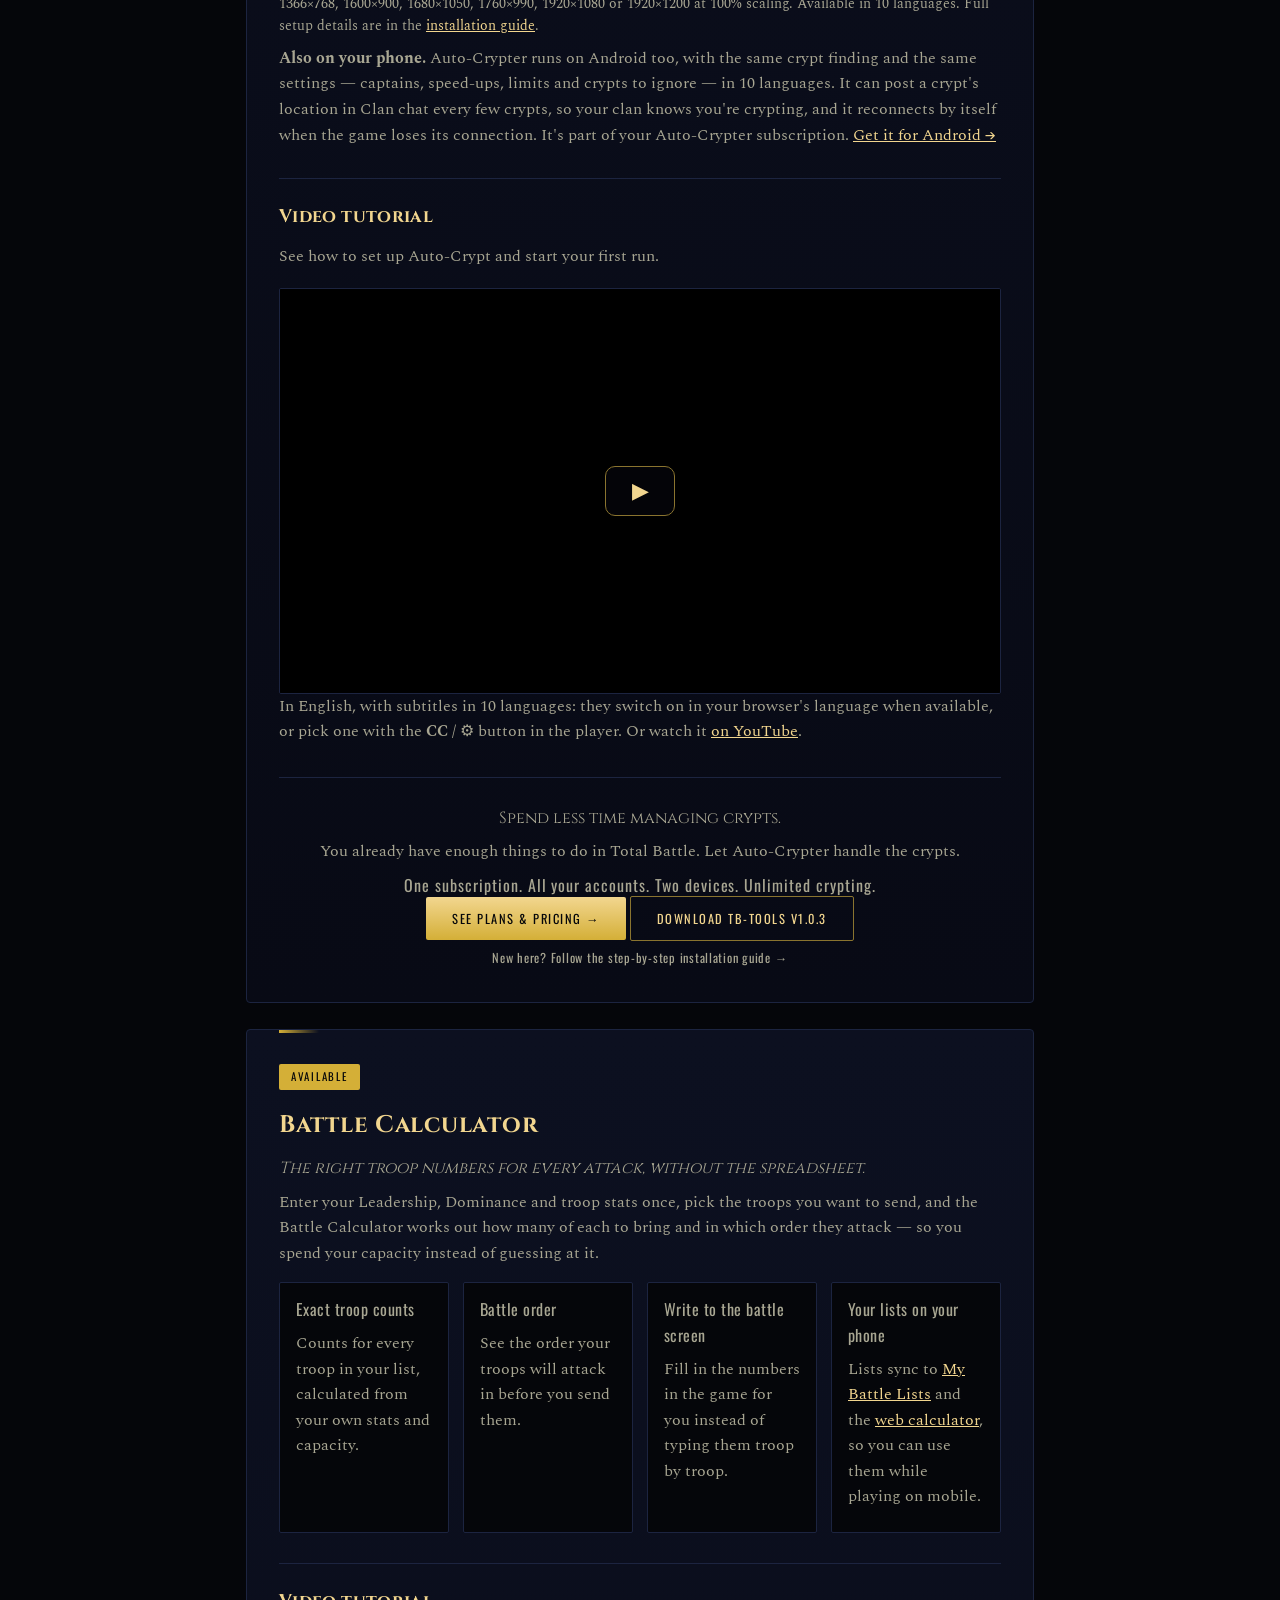
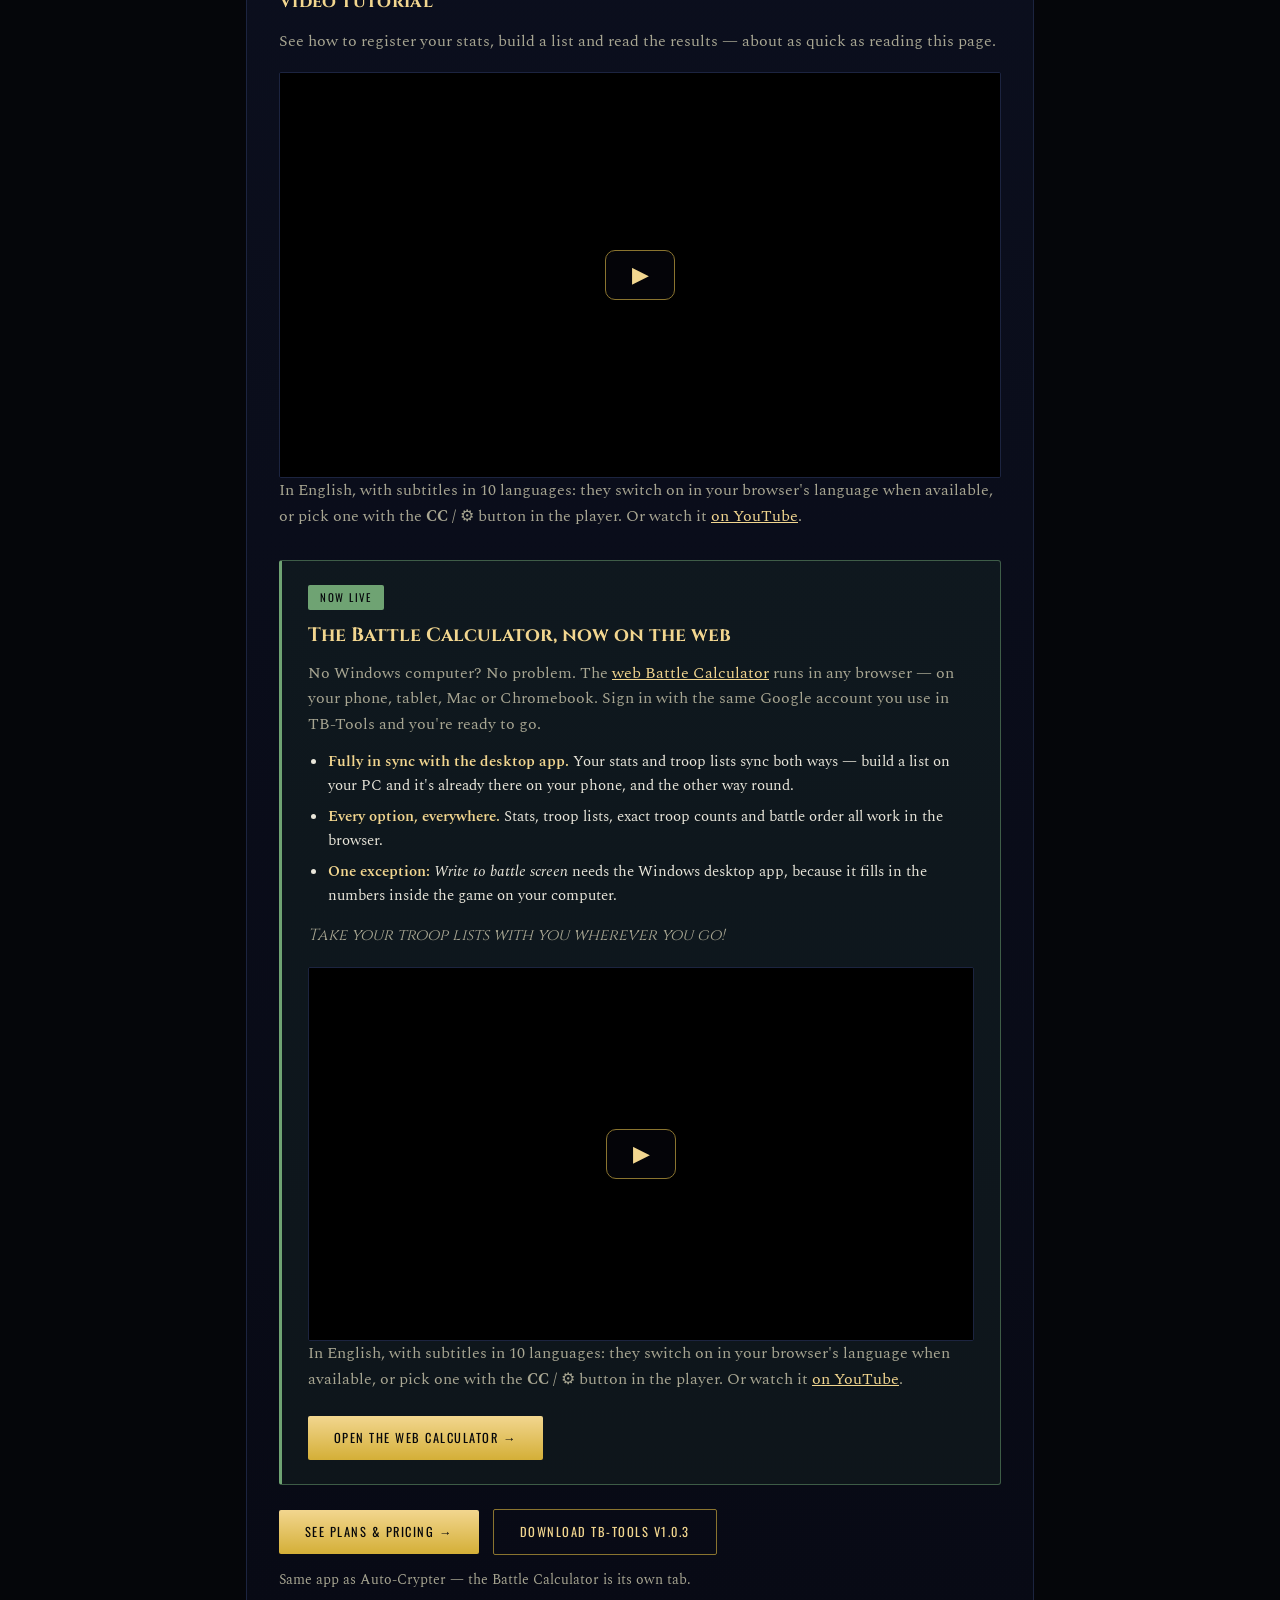
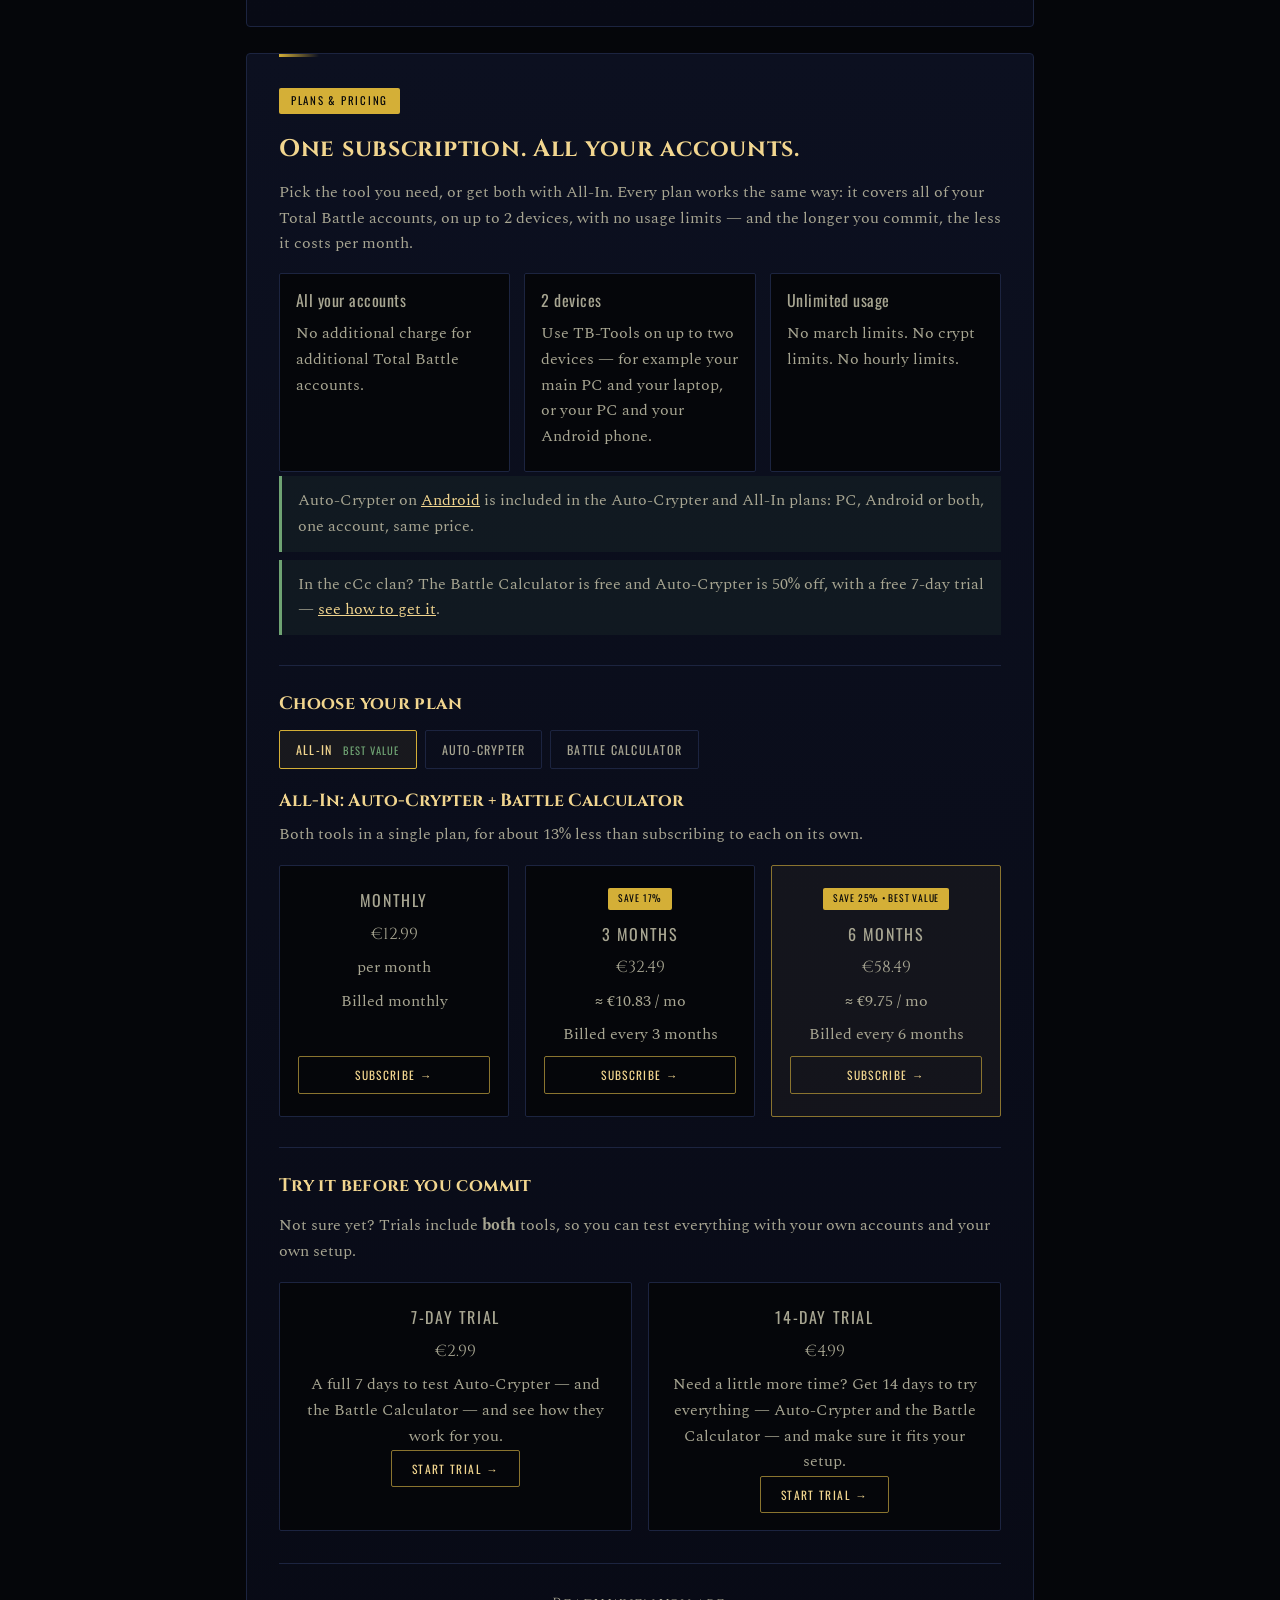
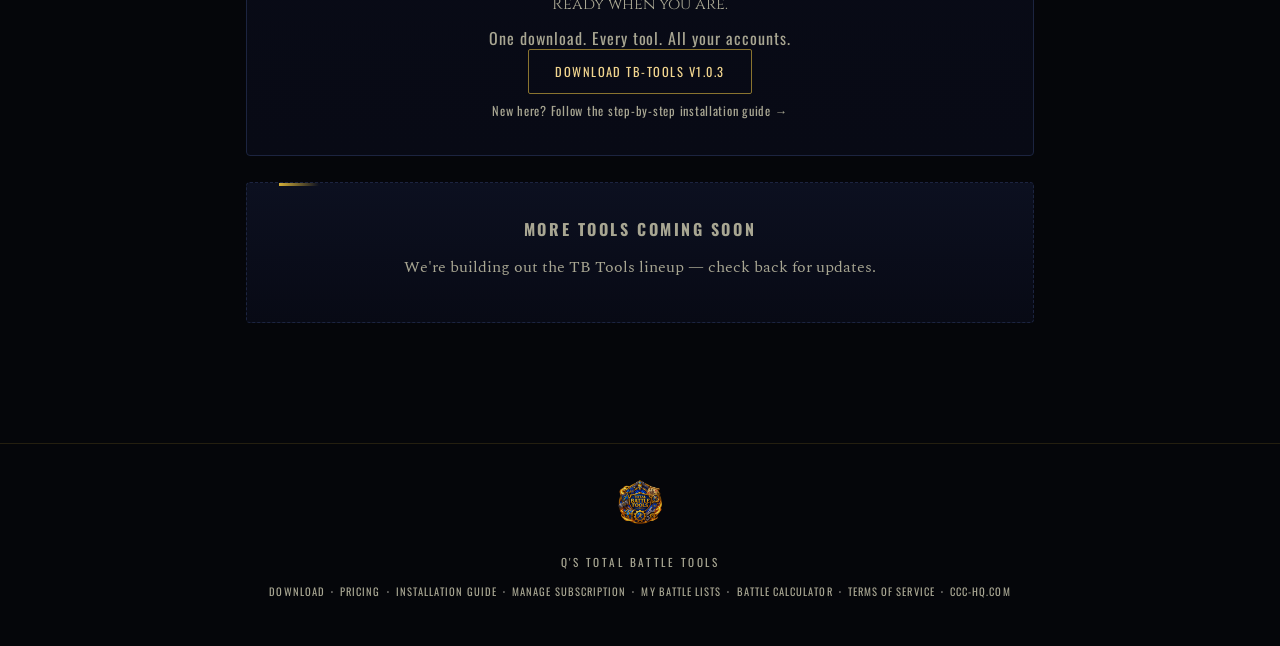
==== commit 50336779: "Android 1.0.4: version.json, download buttons, the capture's 10-minute switch-off Co-Authored-By: Cl" ====
--- a/index.html
+++ b/index.html
@@ -655,7 +655,7 @@
     <h3 class="tool-subheading" id="android">Auto-Crypter on Android</h3>
     <p>Crypt from your phone, no PC needed: TB Auto-Crypt for Android runs next to the Total Battle app on your phone. It's included in the Auto-Crypter and All-In plans: use the PC app, the Android app, or both, with the same account for the same price. The phone just uses one of your 2 devices.</p>
     <div class="tool-actions">
-      <a class="cta primary js-android-download" href="https://github.com/ladyqwickske/tb-tools/releases/download/android-1.0.3/TB-AutoCrypt-1.0.3.apk">Download for Android v1.0.3</a>
+      <a class="cta primary js-android-download" href="https://github.com/ladyqwickske/tb-tools/releases/download/android-1.0.4/TB-AutoCrypt-1.0.4.apk">Download for Android v1.0.4</a>
       <a class="cta secondary" href="android.html">Android guide →</a>
     </div>
     <p class="download-meta">Android 8 or newer · .apk installed from this website — game automation apps aren't allowed in the Play Store.</p>
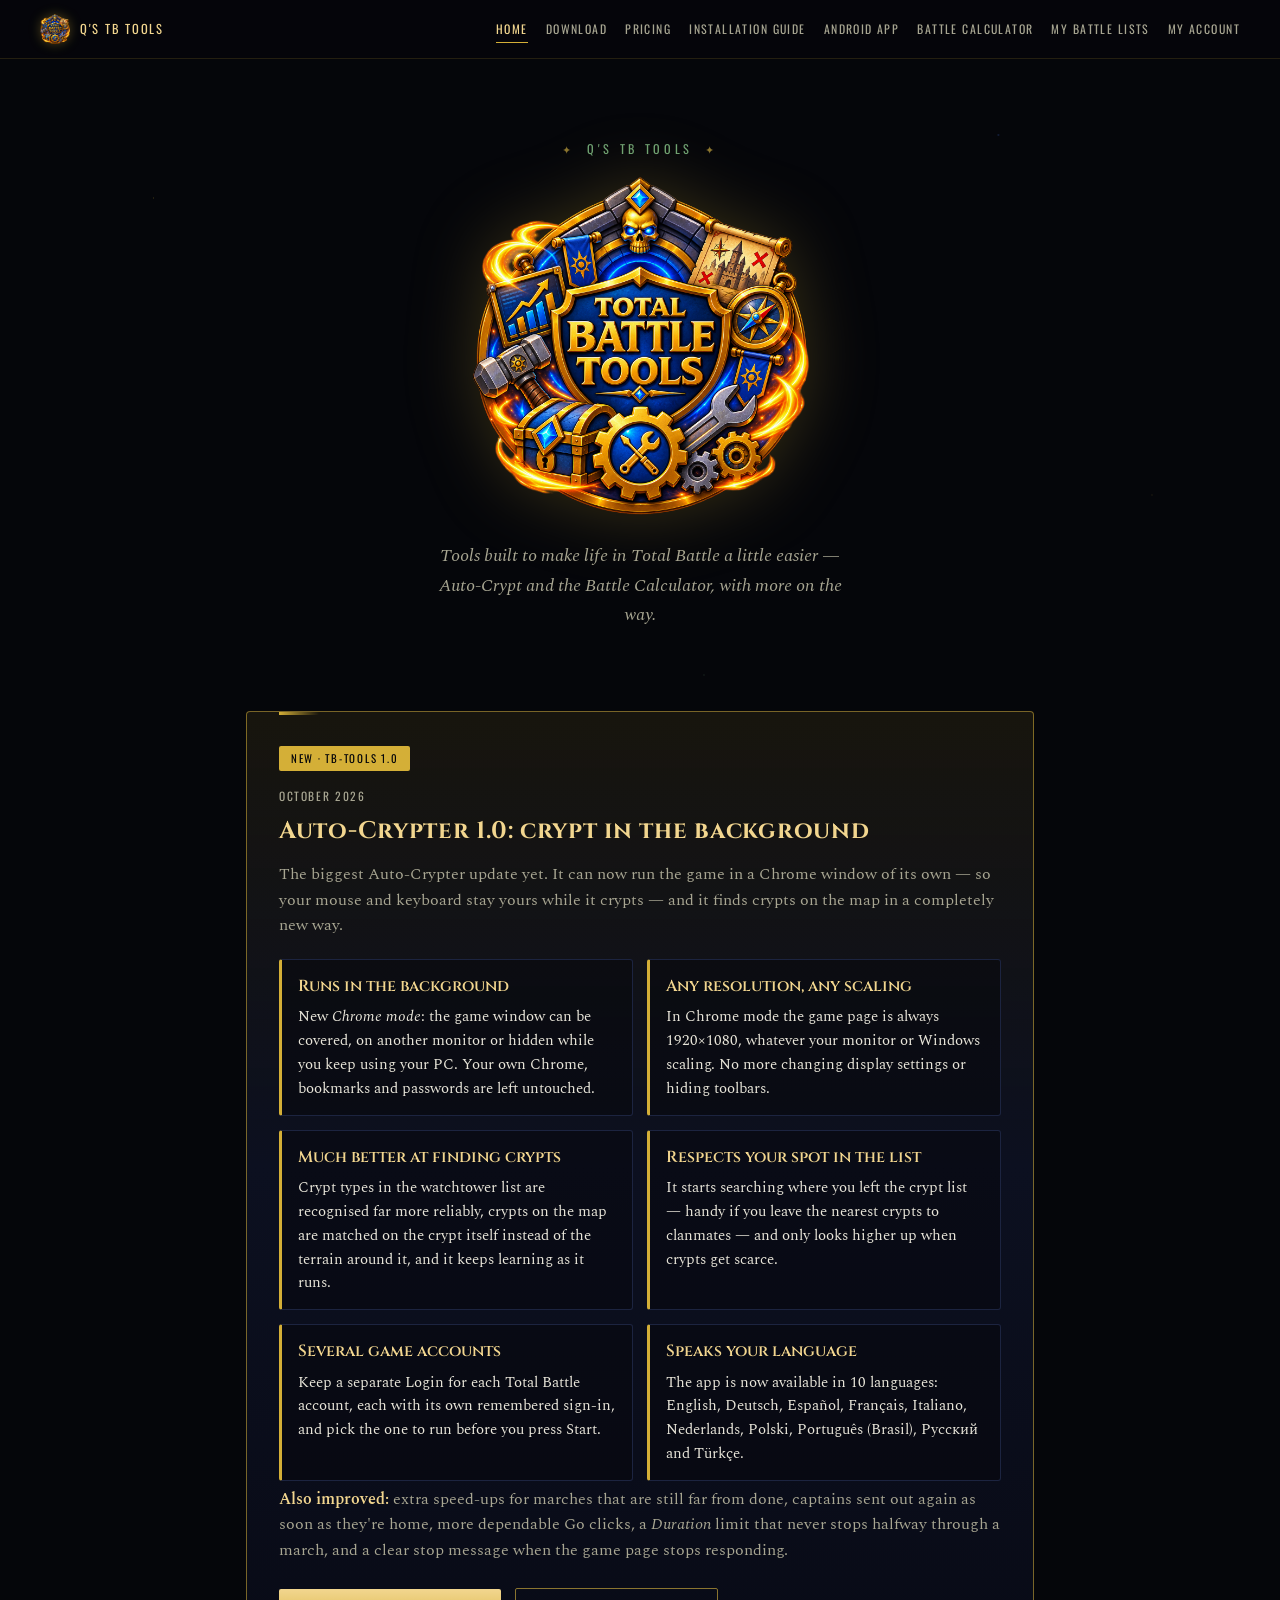
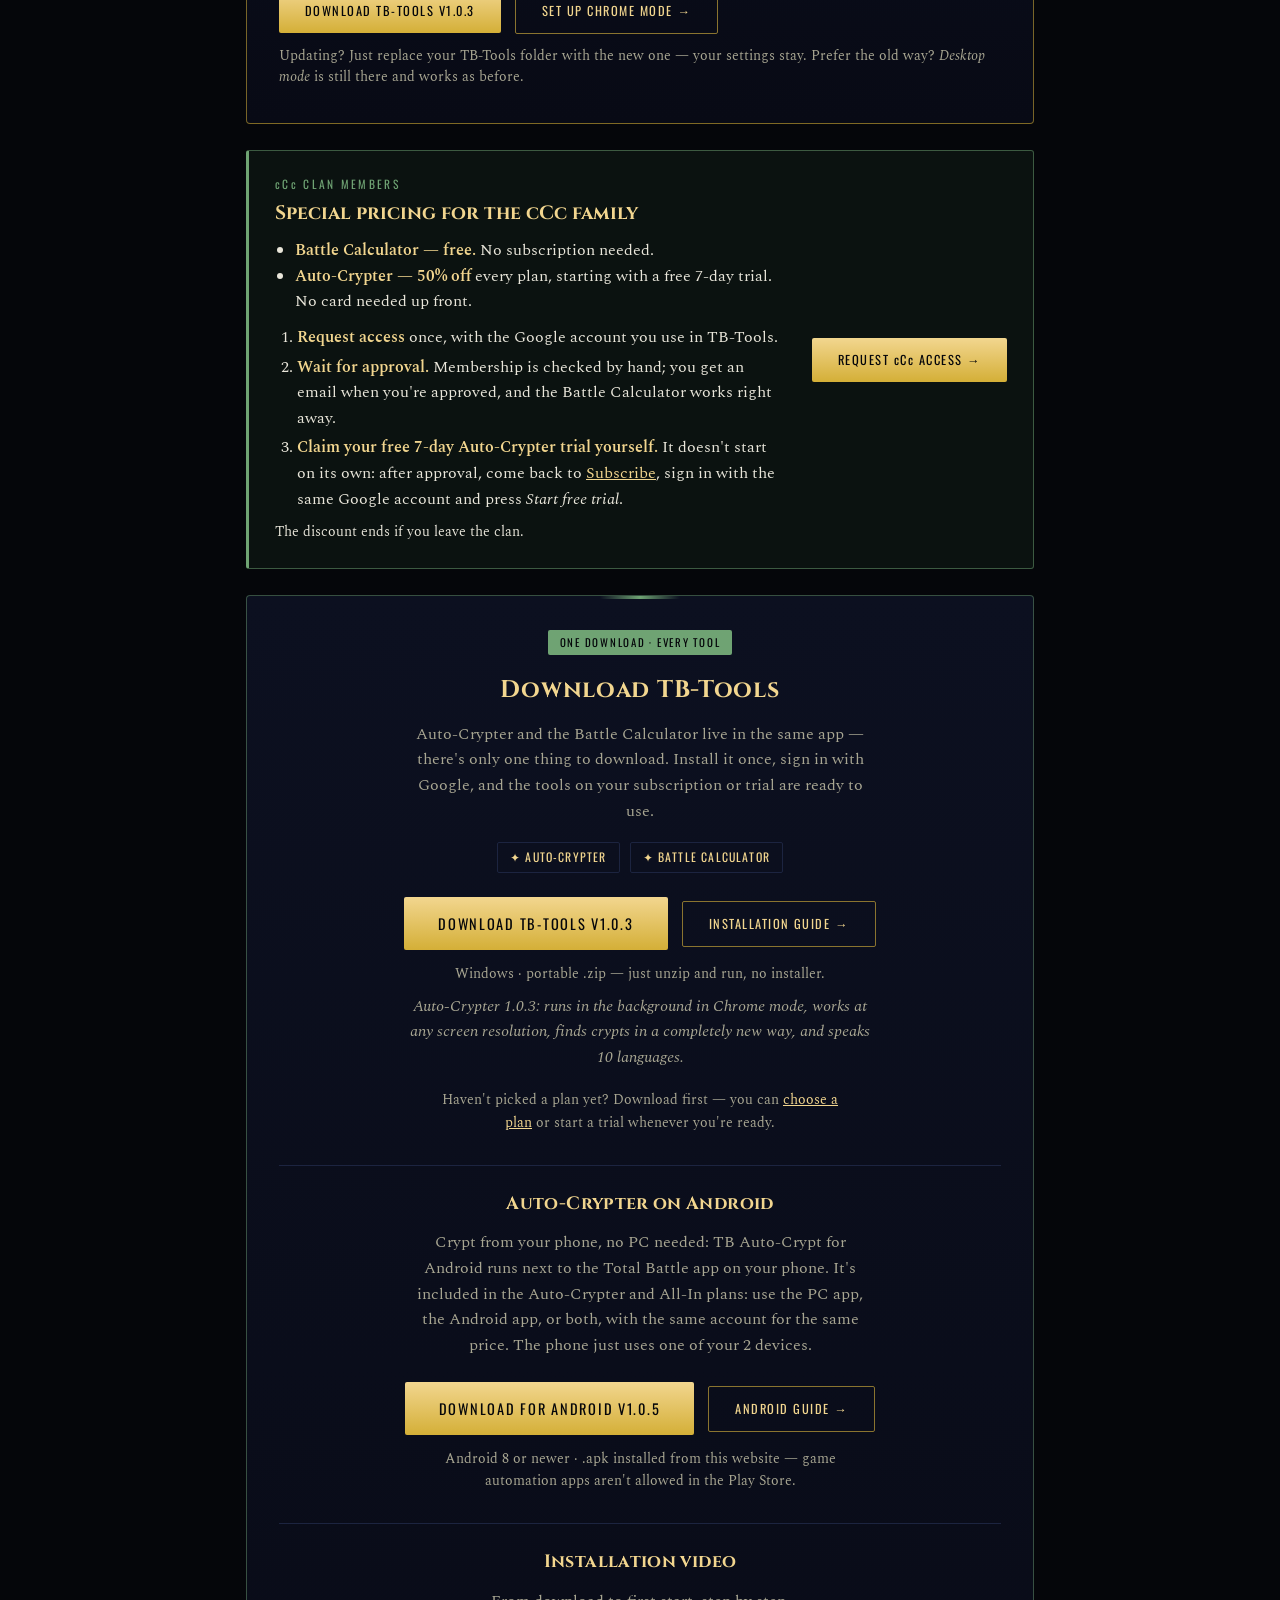
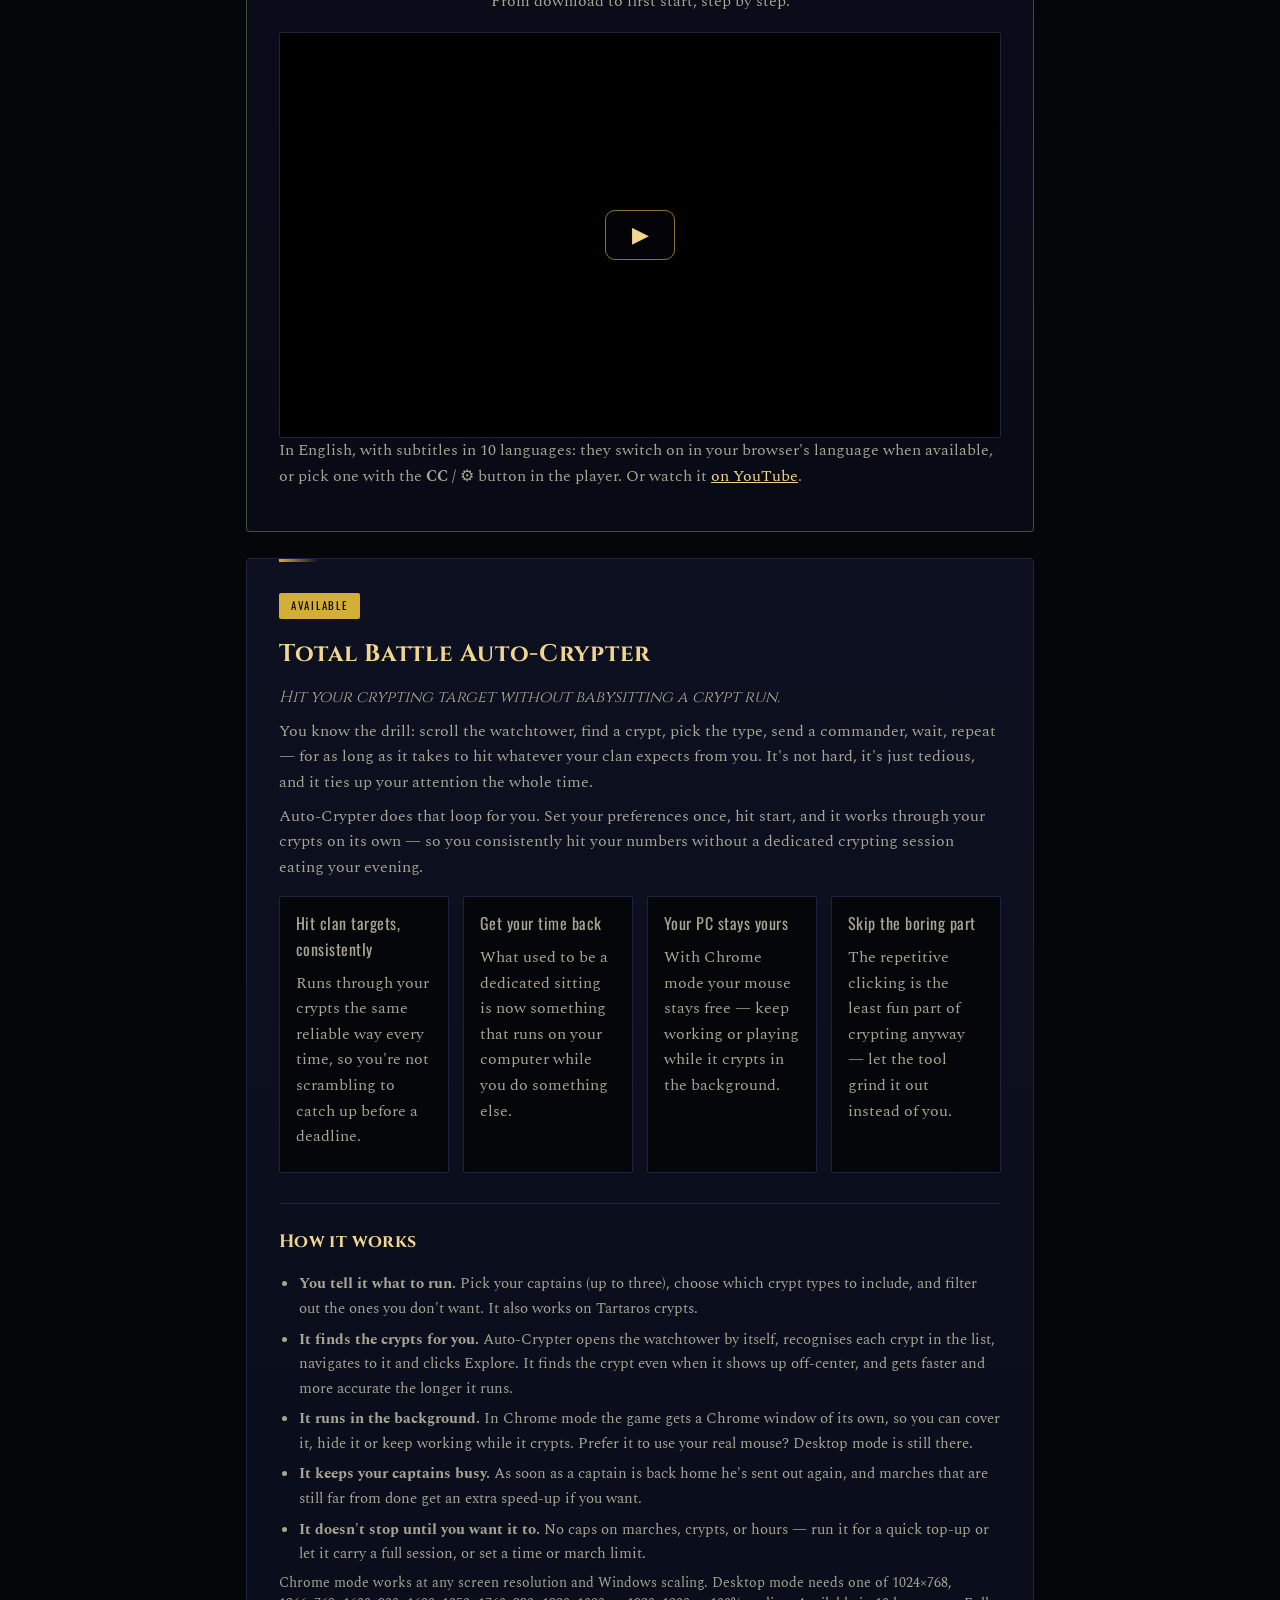
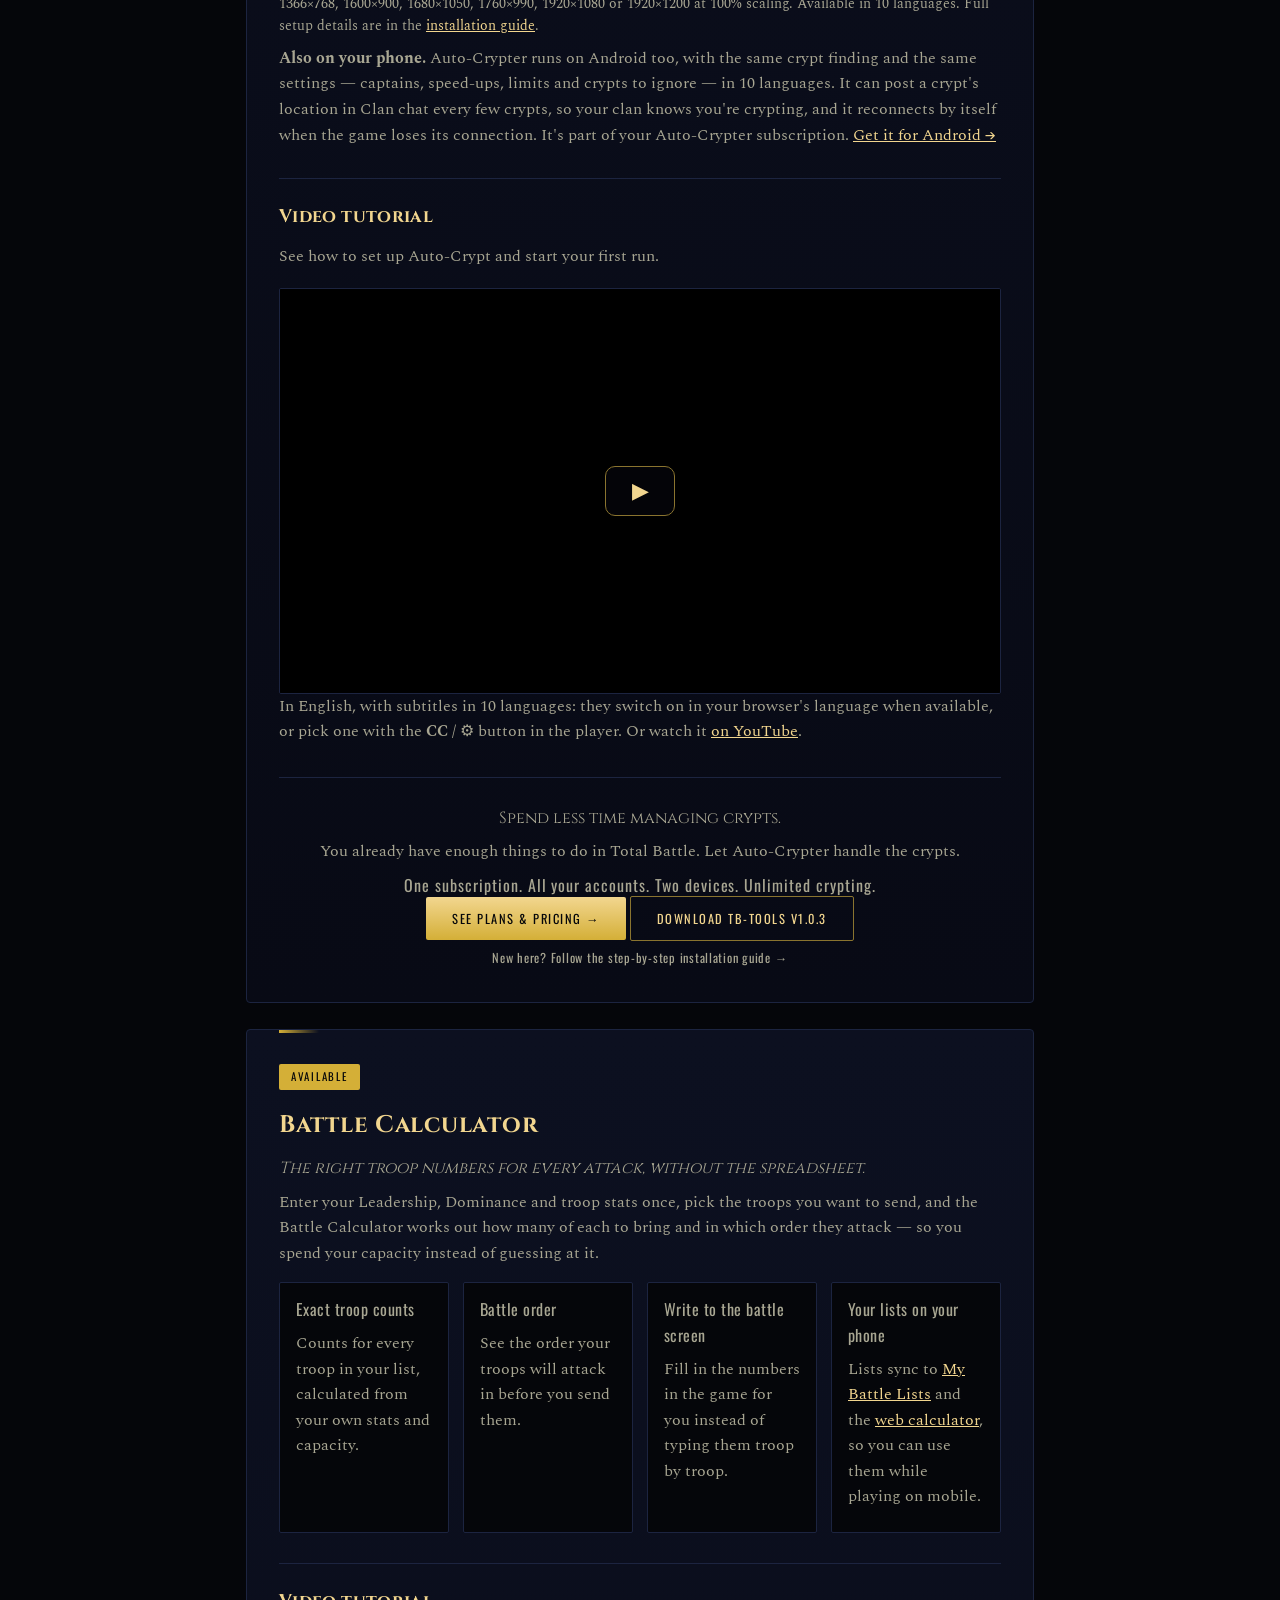
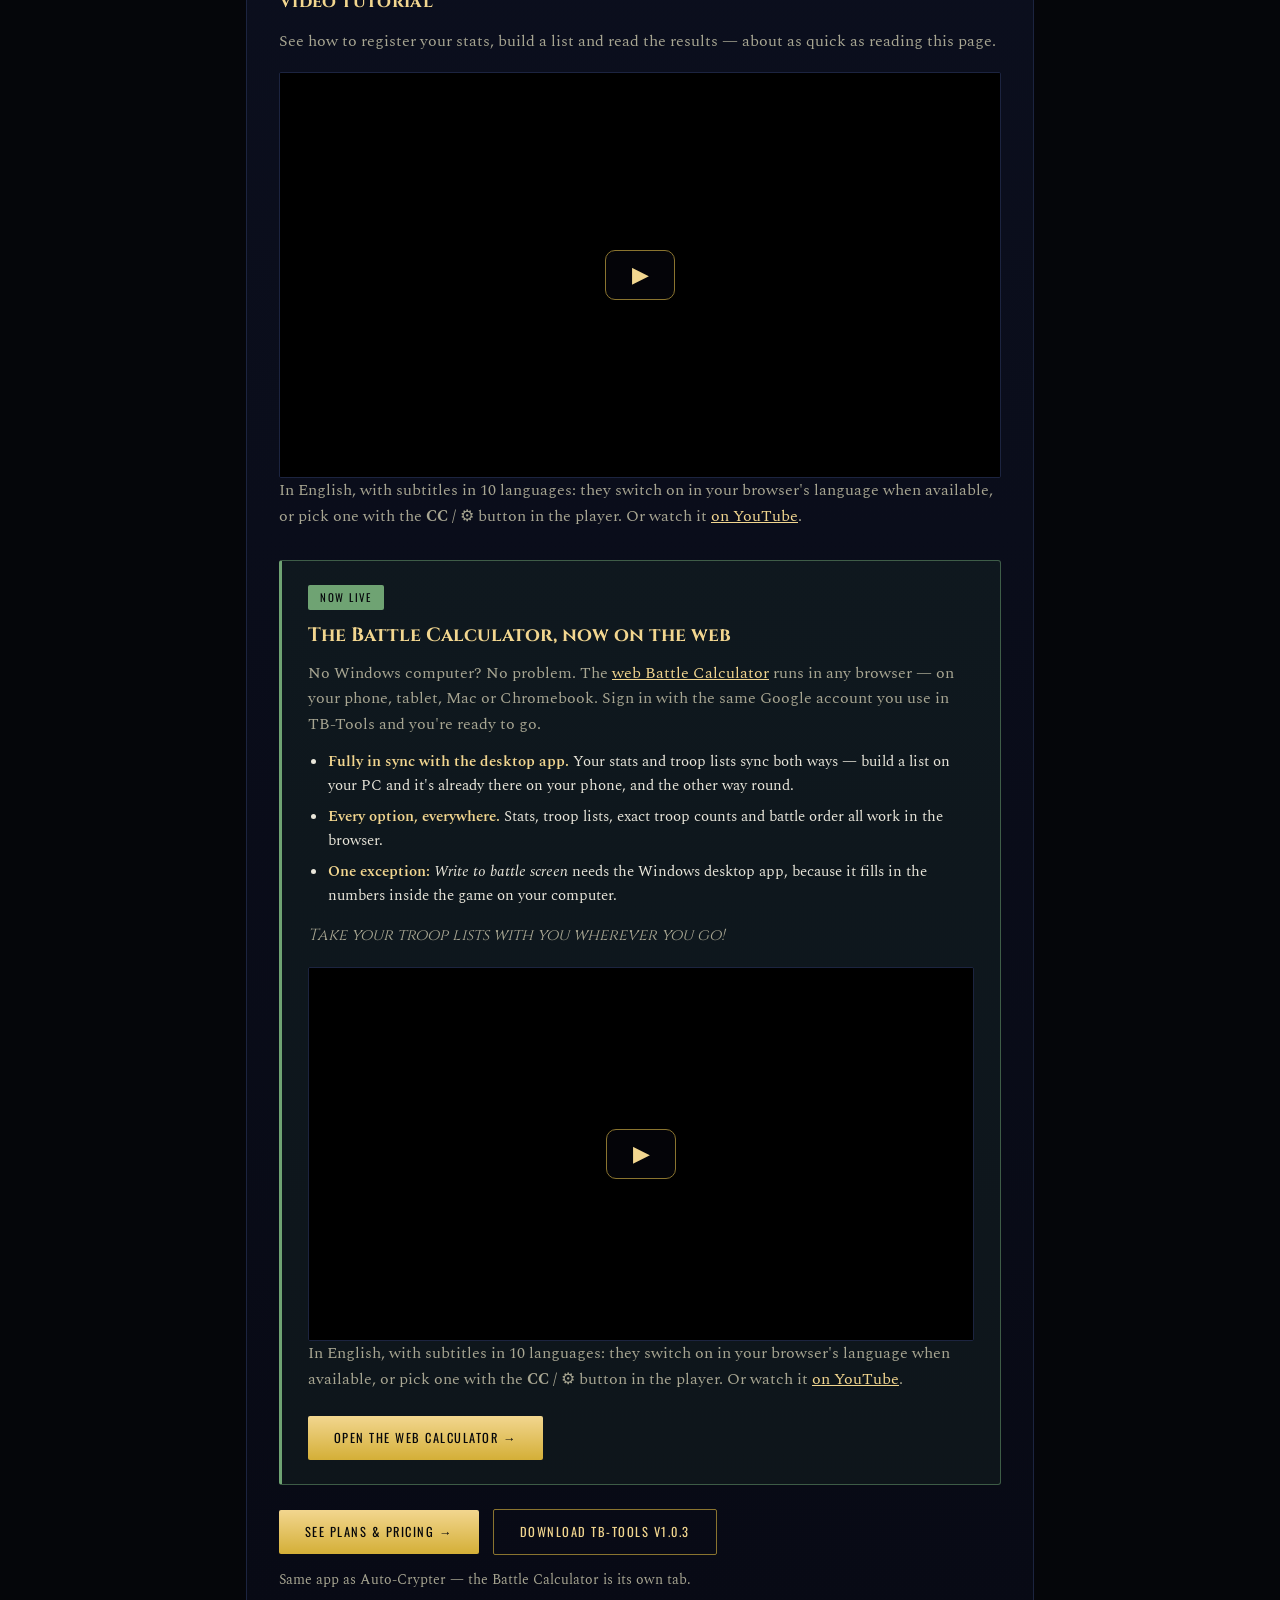
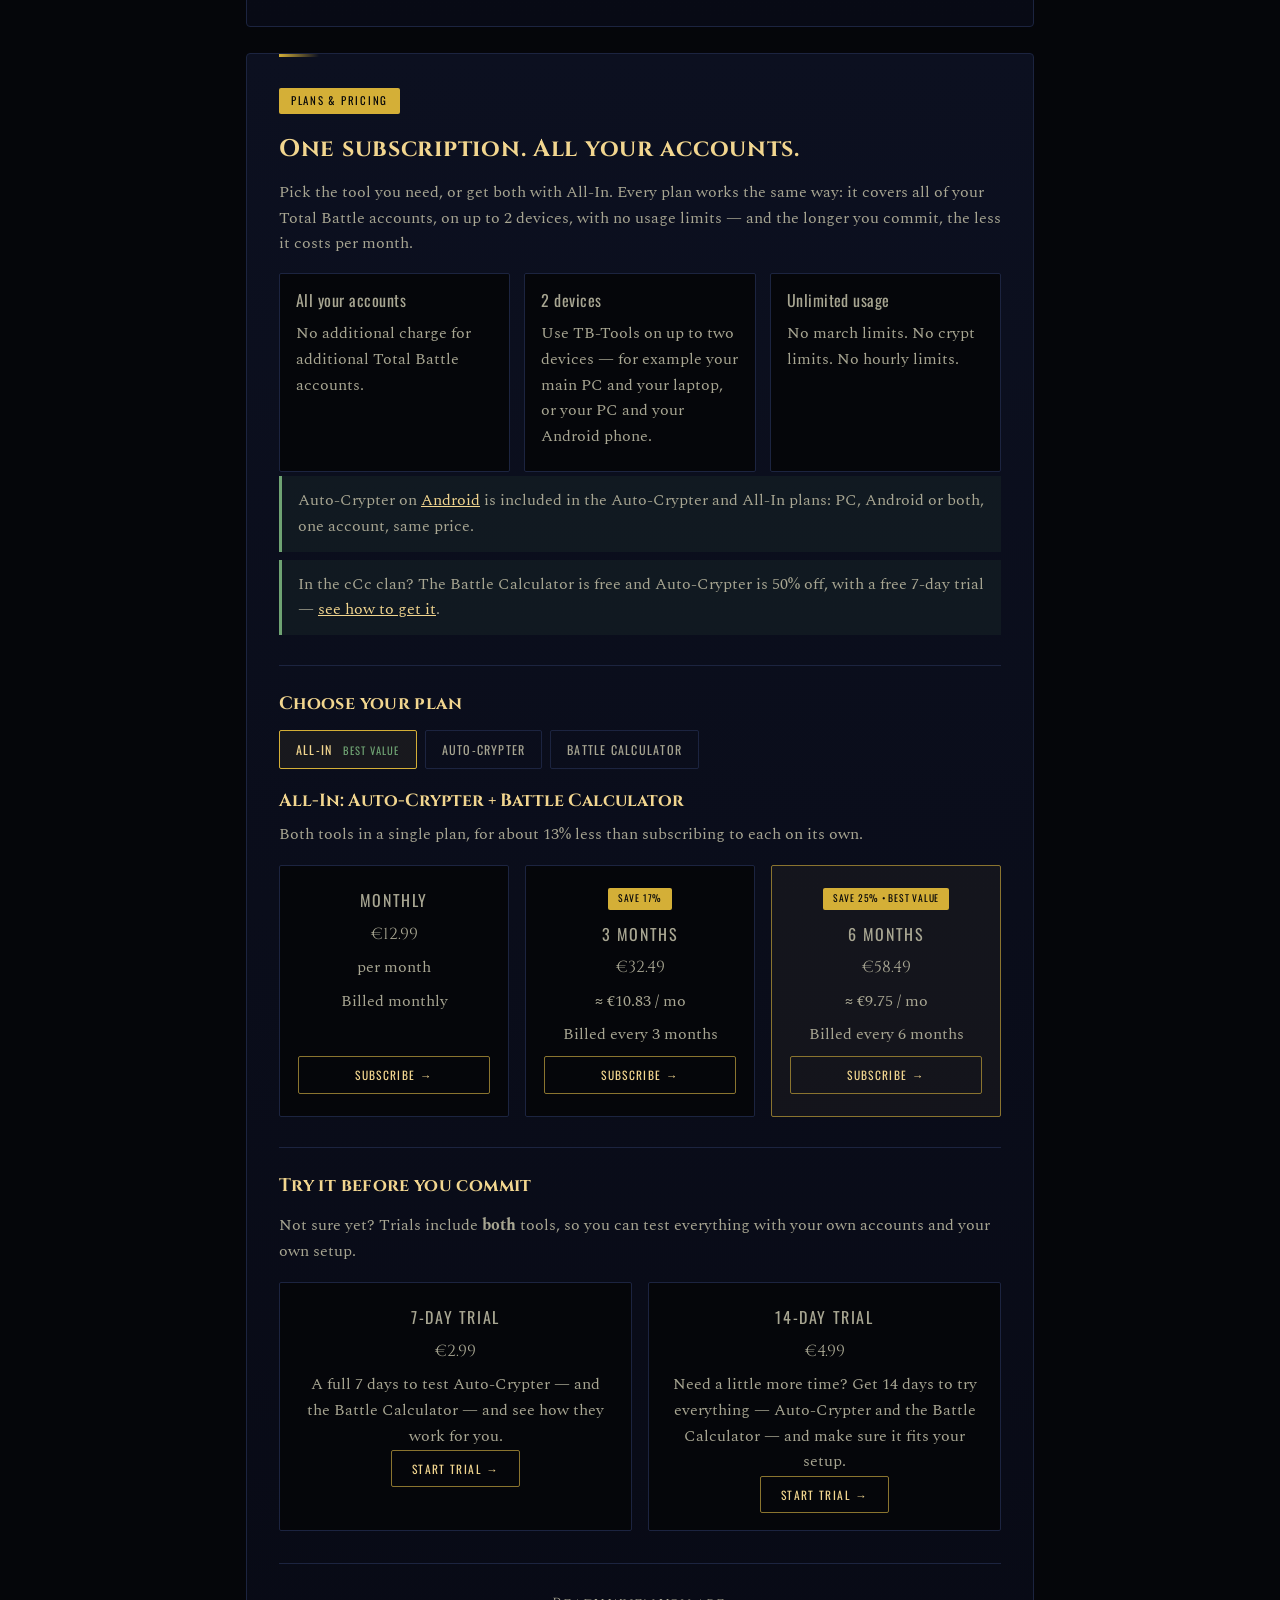
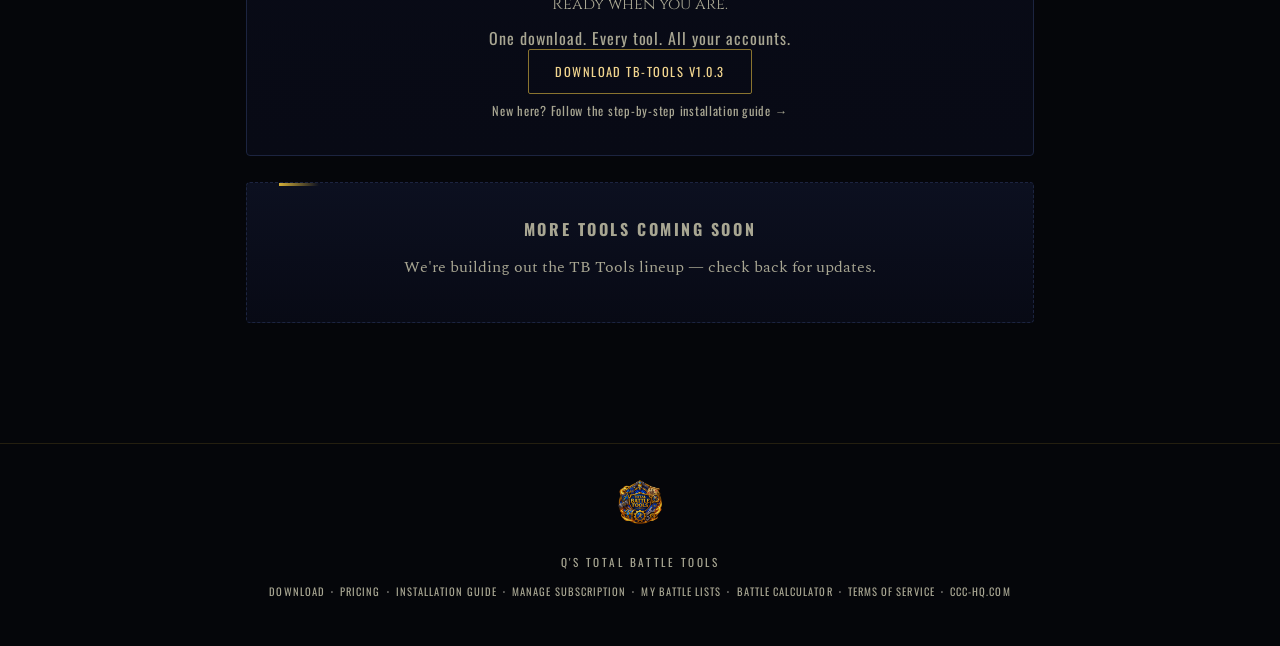
==== commit 1d808c6e: "Android 1.0.5: version.json and the download buttons Co-Authored-By: Claude Opus 5.5 <noreply@anthro" ====
--- a/index.html
+++ b/index.html
@@ -655,7 +655,7 @@
     <h3 class="tool-subheading" id="android">Auto-Crypter on Android</h3>
     <p>Crypt from your phone, no PC needed: TB Auto-Crypt for Android runs next to the Total Battle app on your phone. It's included in the Auto-Crypter and All-In plans: use the PC app, the Android app, or both, with the same account for the same price. The phone just uses one of your 2 devices.</p>
     <div class="tool-actions">
-      <a class="cta primary js-android-download" href="https://github.com/ladyqwickske/tb-tools/releases/download/android-1.0.4/TB-AutoCrypt-1.0.4.apk">Download for Android v1.0.4</a>
+      <a class="cta primary js-android-download" href="https://github.com/ladyqwickske/tb-tools/releases/download/android-1.0.5/TB-AutoCrypt-1.0.5.apk">Download for Android v1.0.5</a>
       <a class="cta secondary" href="android.html">Android guide →</a>
     </div>
     <p class="download-meta">Android 8 or newer · .apk installed from this website — game automation apps aren't allowed in the Play Store.</p>
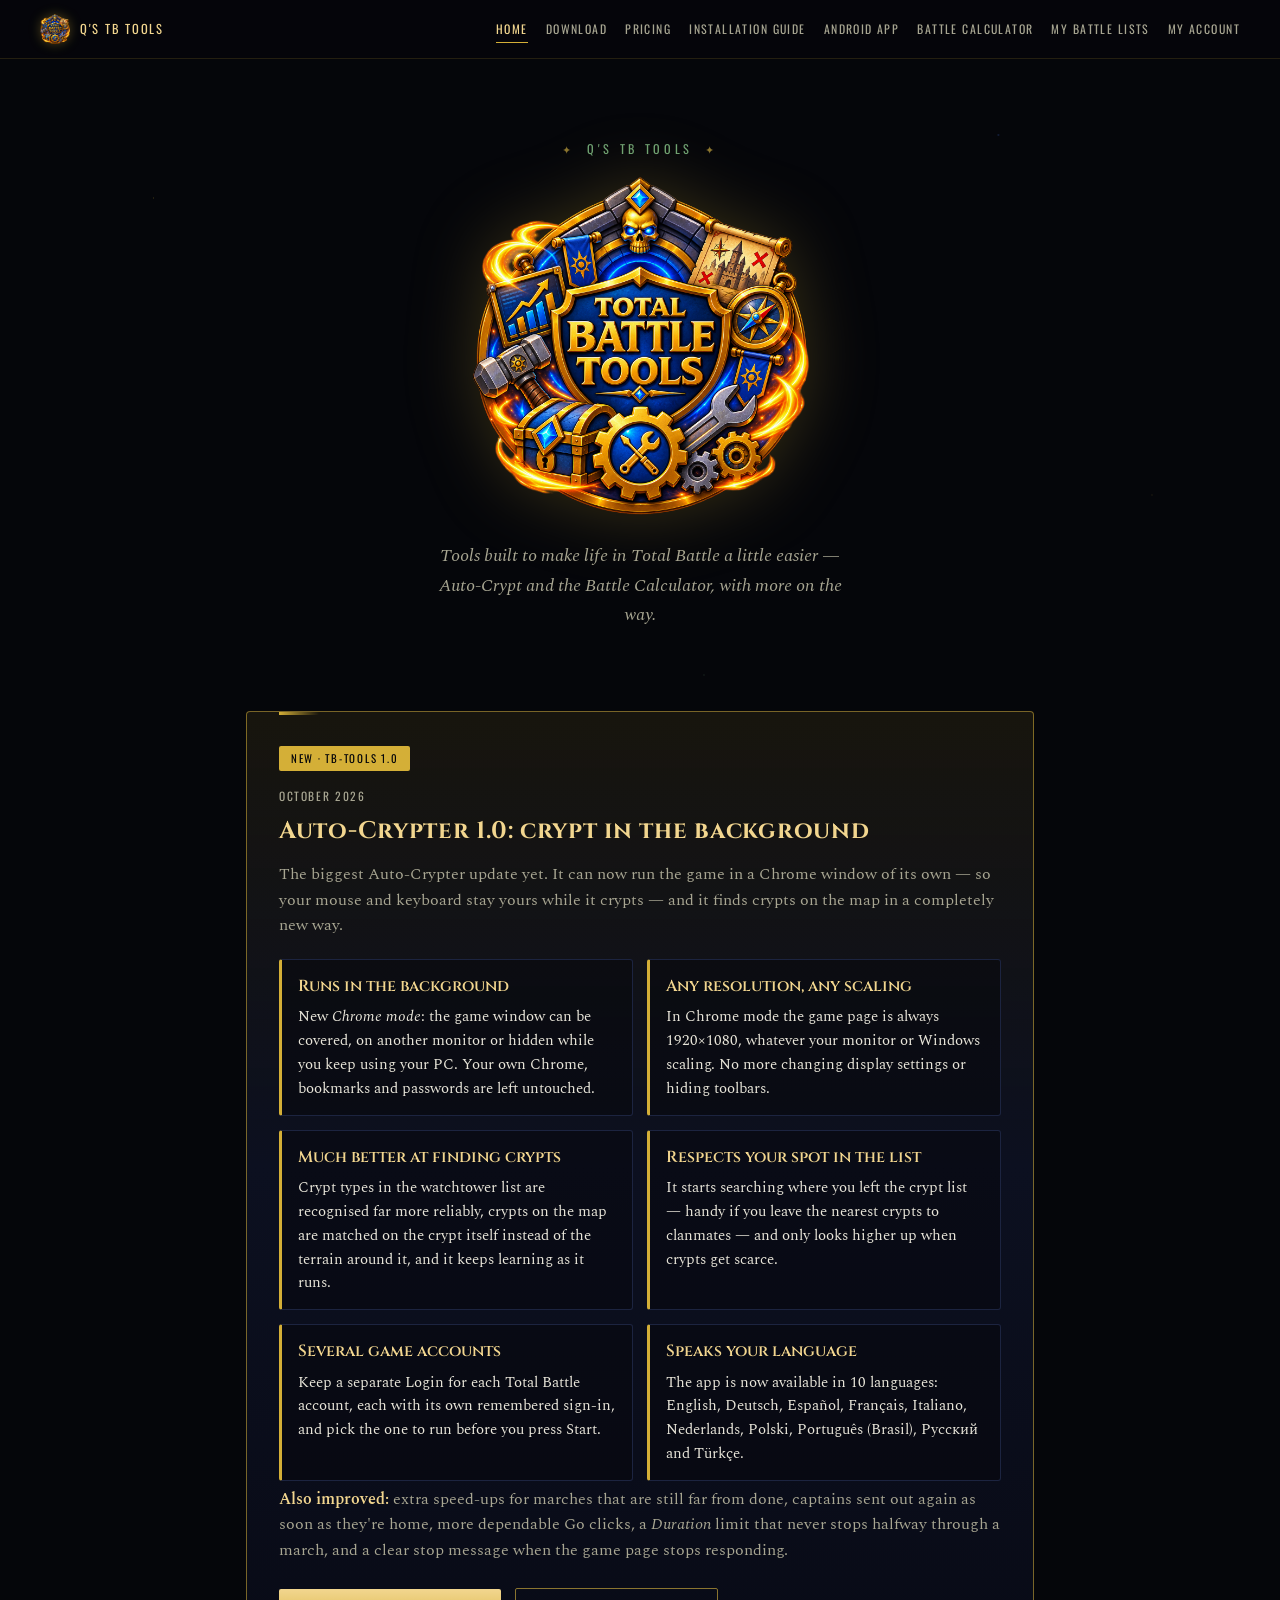
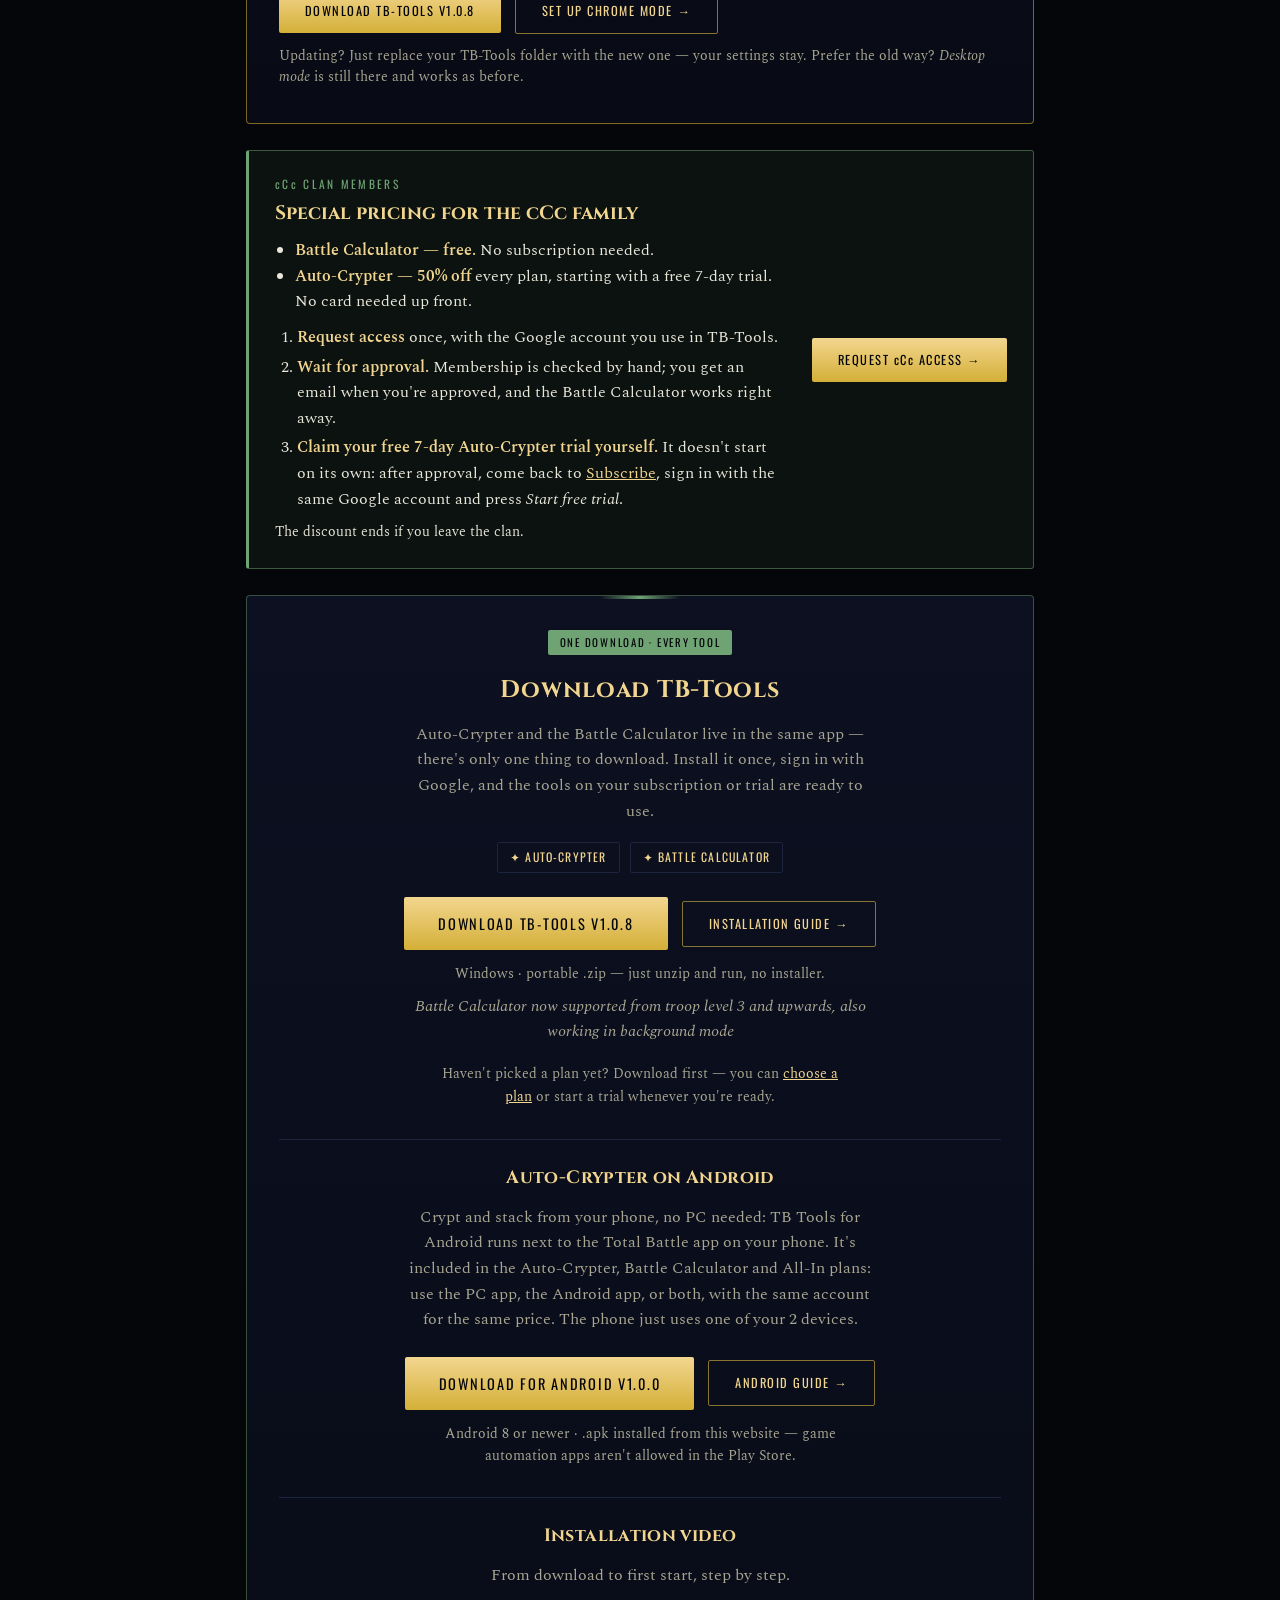
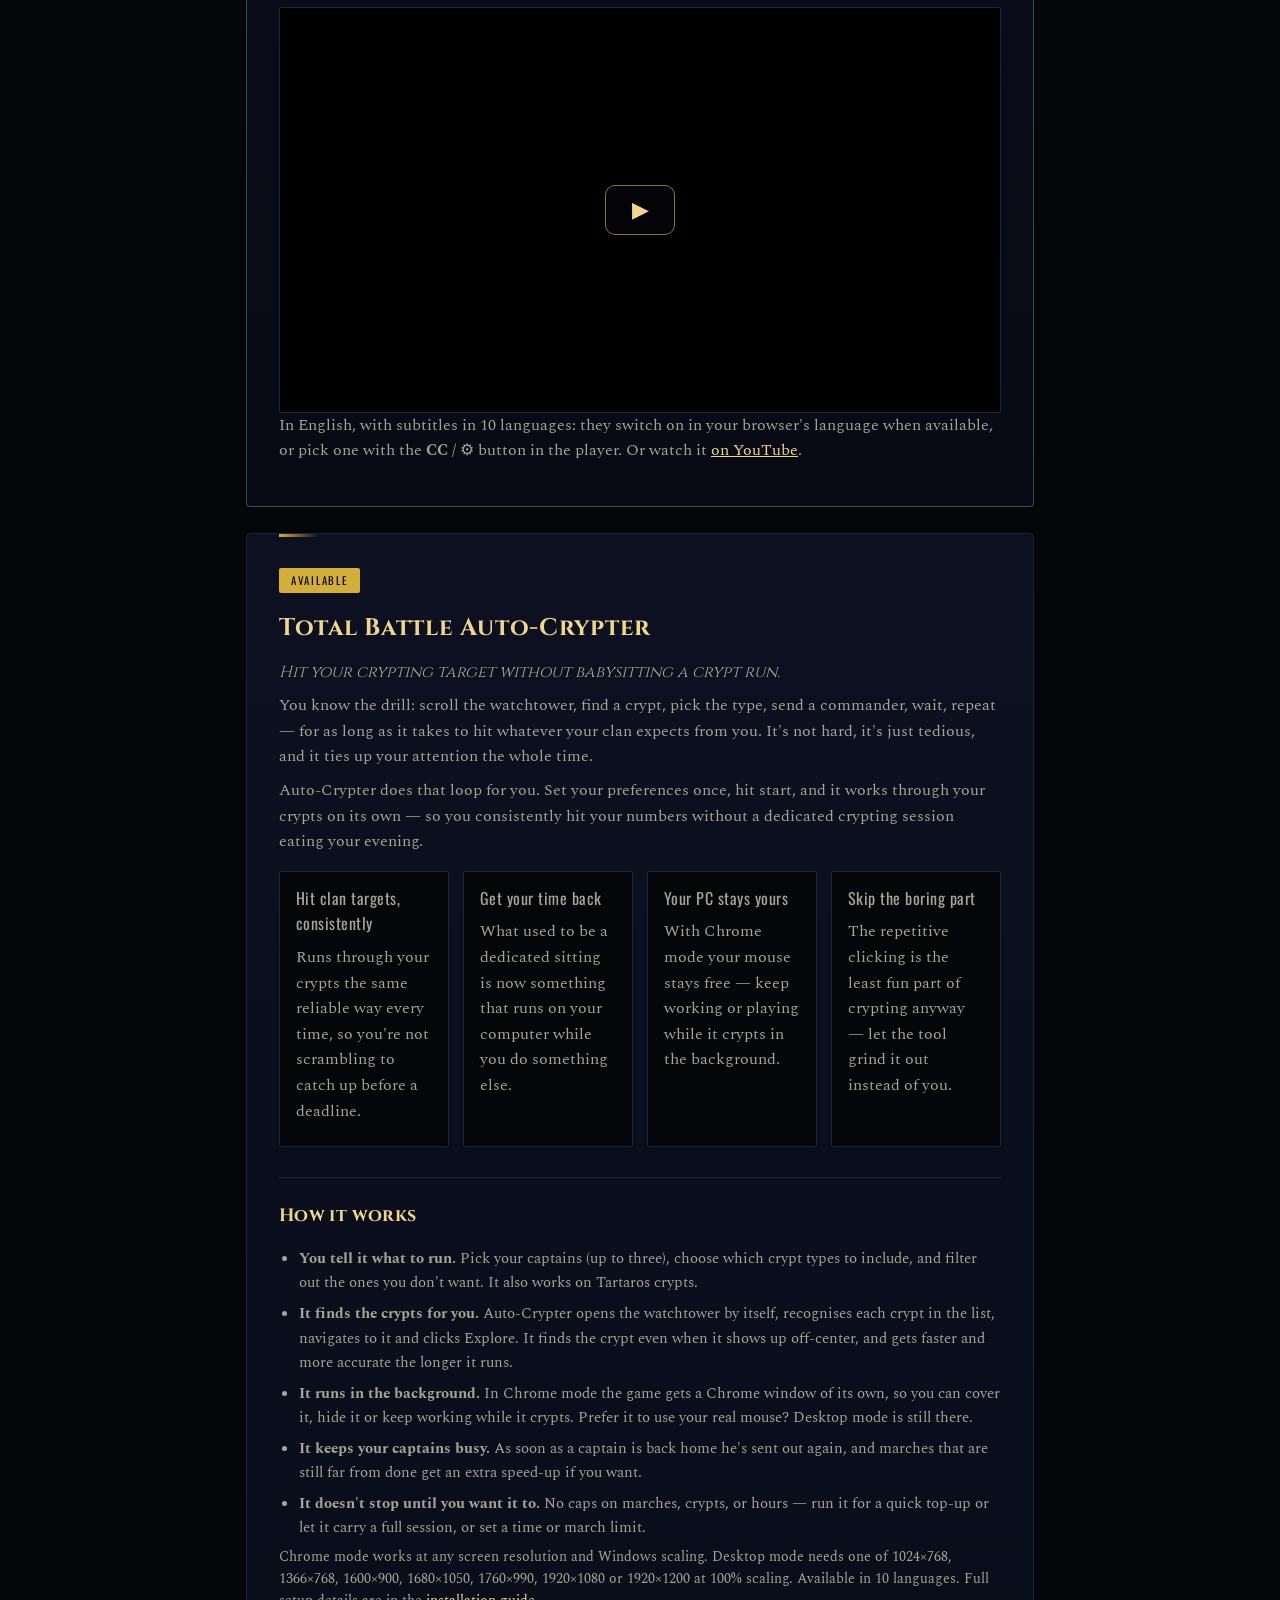
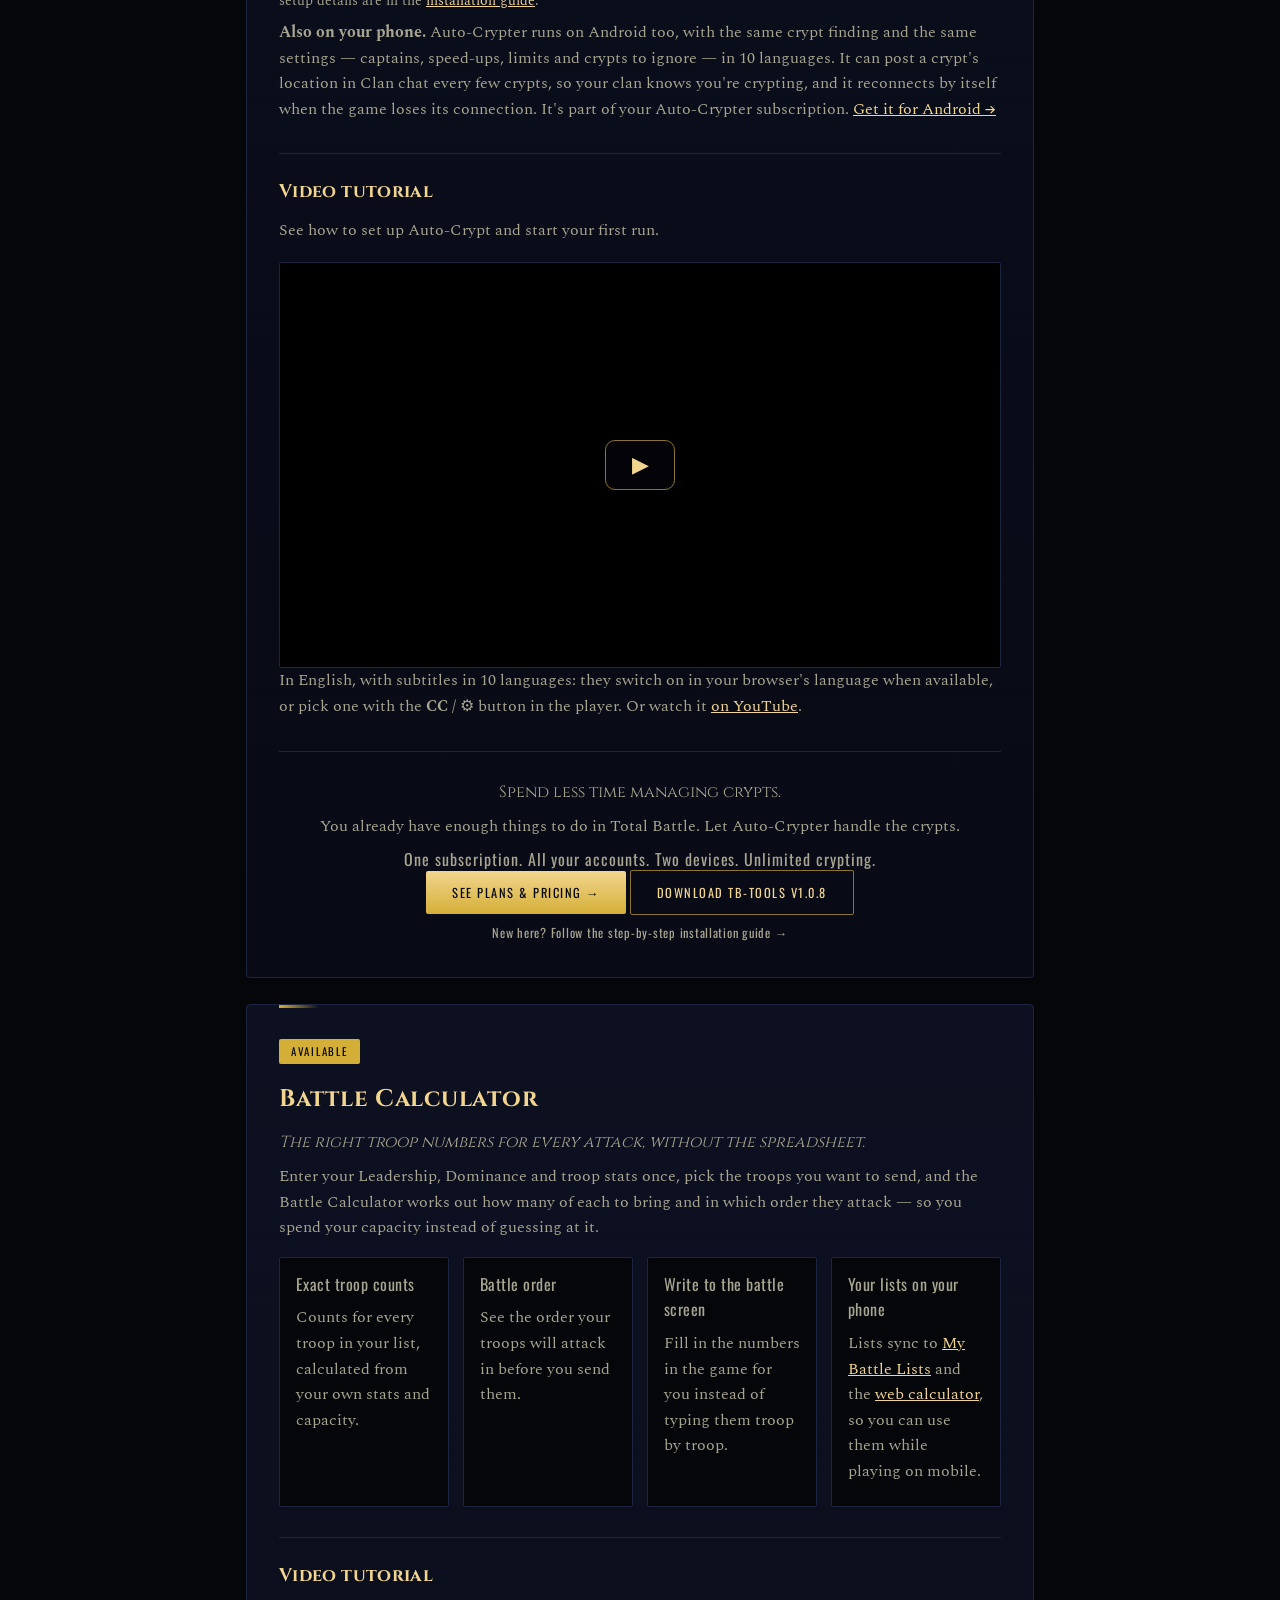
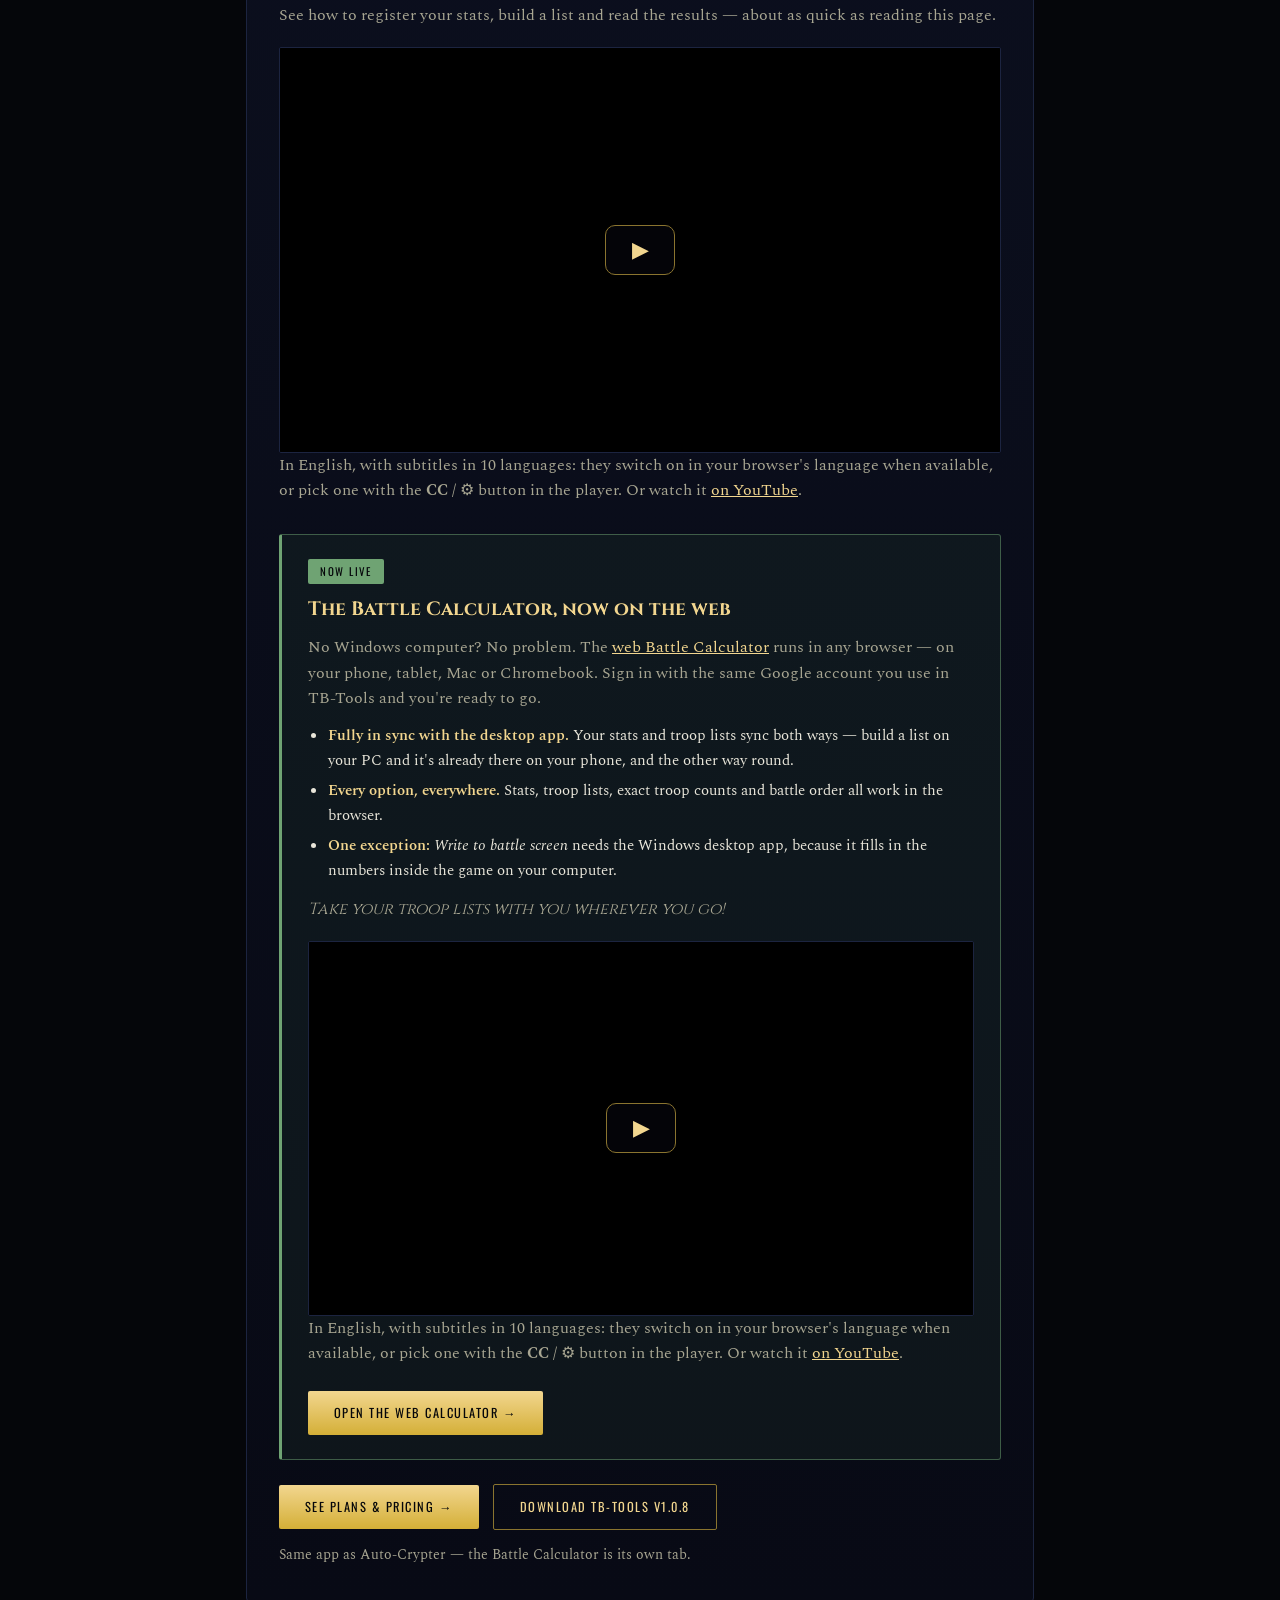
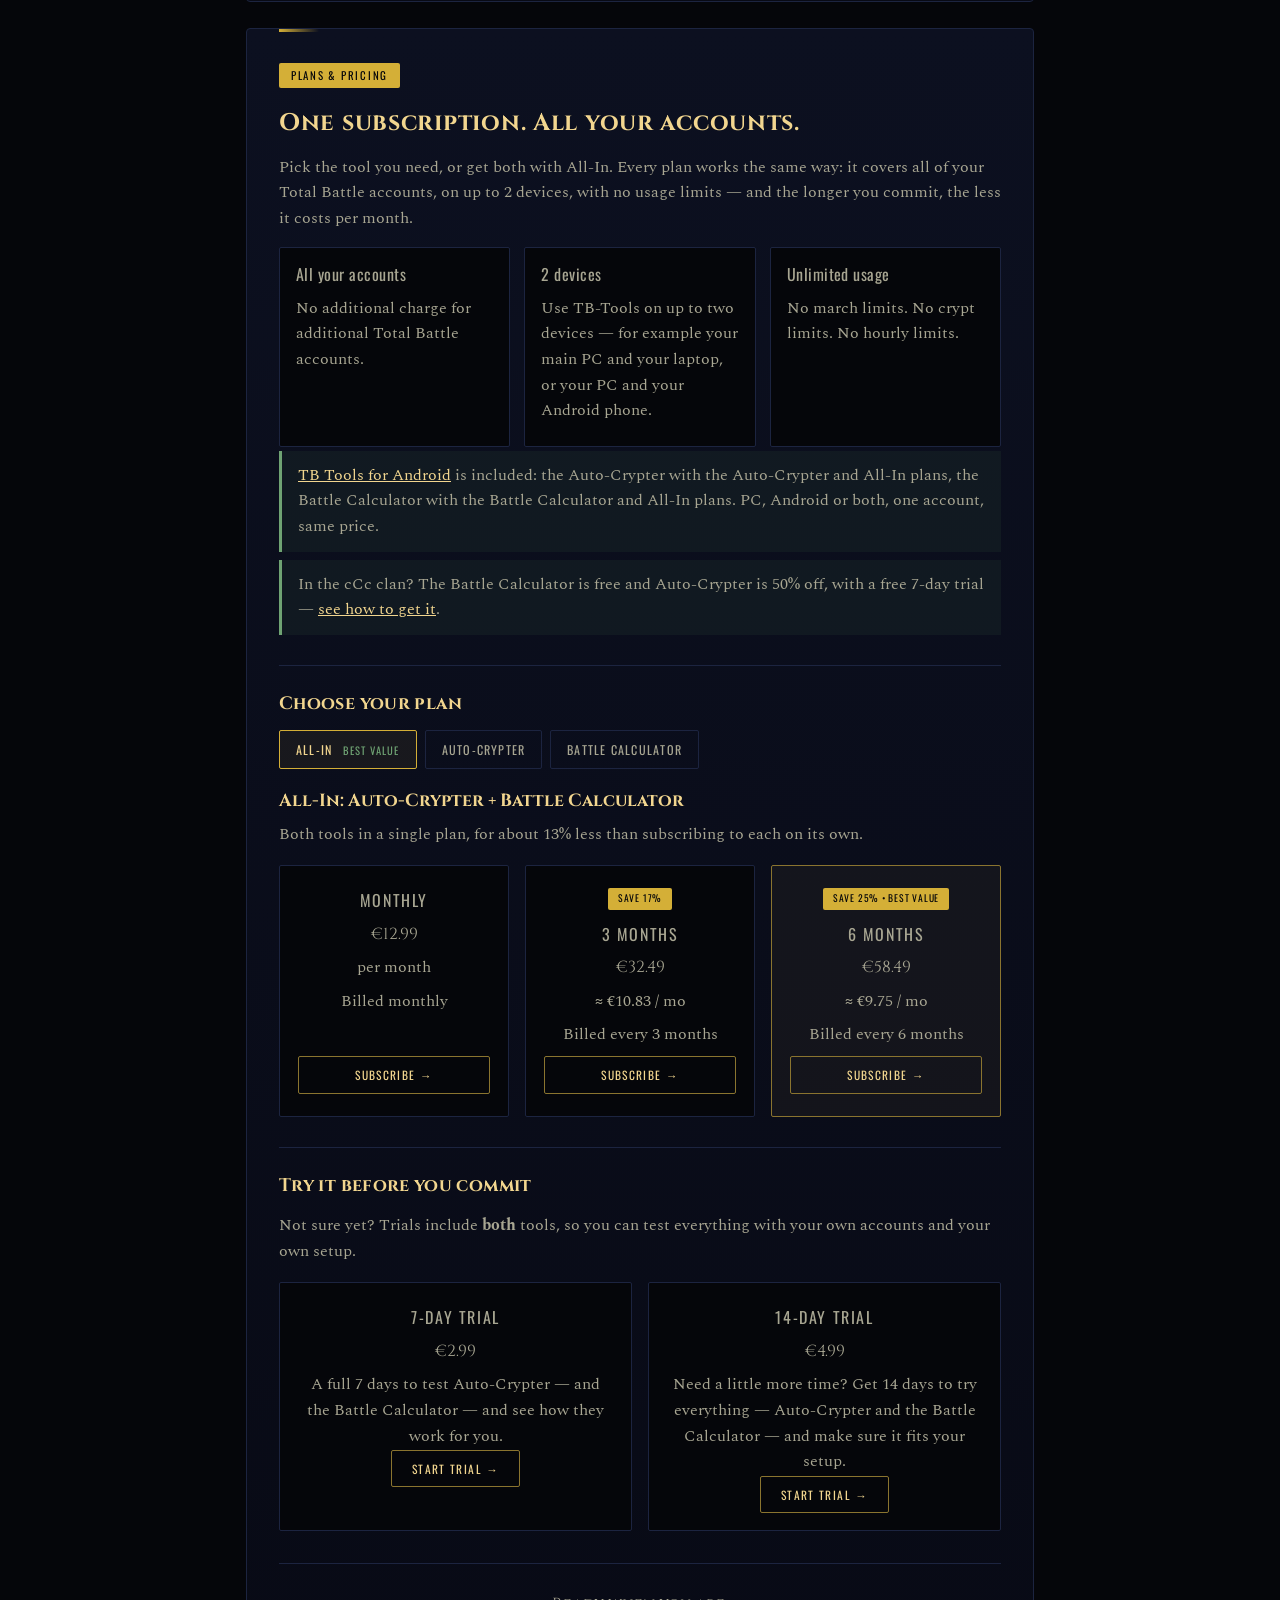
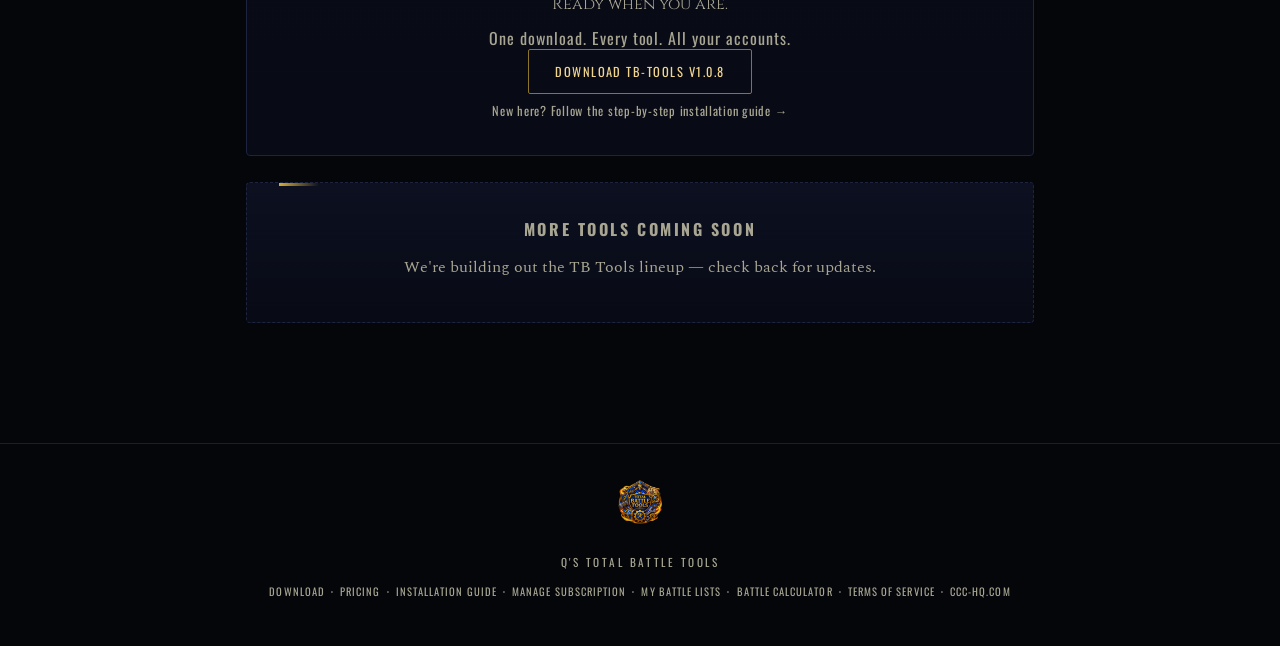
==== commit 6f1931a6: "TB Tools for Android 1.0.0 version.json: Android 1.0.0 (versionCode 43), the APK in the tb-tools-and" ====
--- a/index.html
+++ b/index.html
@@ -653,7 +653,7 @@
     <p class="download-note">Haven't picked a plan yet? Download first — you can <a href="#pricing">choose a plan</a> or start a trial whenever you're ready.</p>
 
     <h3 class="tool-subheading" id="android">Auto-Crypter on Android</h3>
-    <p>Crypt from your phone, no PC needed: TB Auto-Crypt for Android runs next to the Total Battle app on your phone. It's included in the Auto-Crypter and All-In plans: use the PC app, the Android app, or both, with the same account for the same price. The phone just uses one of your 2 devices.</p>
+    <p>Crypt and stack from your phone, no PC needed: TB Tools for Android runs next to the Total Battle app on your phone. It's included in the Auto-Crypter, Battle Calculator and All-In plans: use the PC app, the Android app, or both, with the same account for the same price. The phone just uses one of your 2 devices.</p>
     <div class="tool-actions">
       <a class="cta primary js-android-download" href="https://github.com/ladyqwickske/tb-tools/releases/download/android-1.0.5/TB-AutoCrypt-1.0.5.apk">Download for Android v1.0.5</a>
       <a class="cta secondary" href="android.html">Android guide →</a>
@@ -809,7 +809,7 @@
       </div>
     </div>
 
-    <p class="ccc-ref">Auto-Crypter on <a href="android.html">Android</a> is included in the Auto-Crypter and All-In plans: PC, Android or both, one account, same price.</p>
+    <p class="ccc-ref"><a href="android.html">TB Tools for Android</a> is included: the Auto-Crypter with the Auto-Crypter and All-In plans, the Battle Calculator with the Battle Calculator and All-In plans. PC, Android or both, one account, same price.</p>
 
     <p class="ccc-ref">In the <span class="keep-case">cCc</span> clan? The Battle Calculator is free and Auto-Crypter is 50% off, with a free 7-day trial — <a href="#ccc">see how to get it</a>.</p>
 
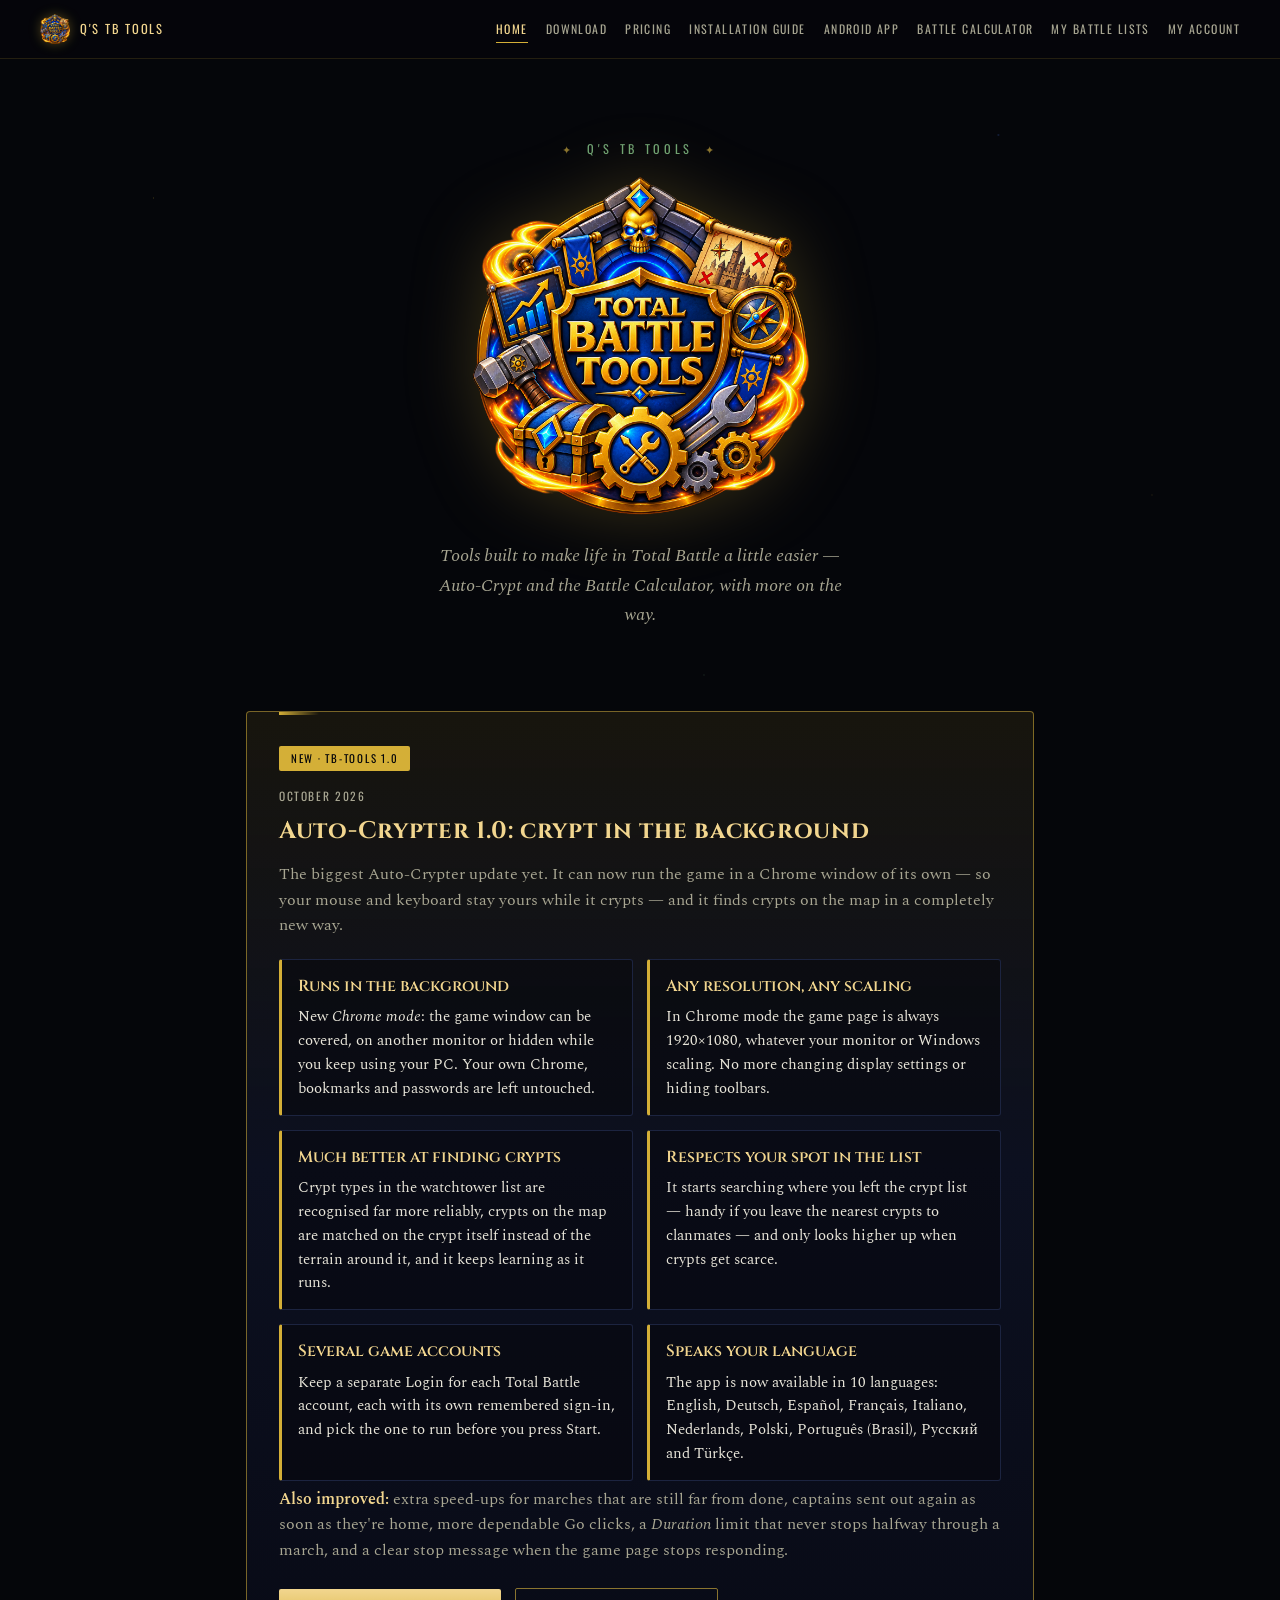
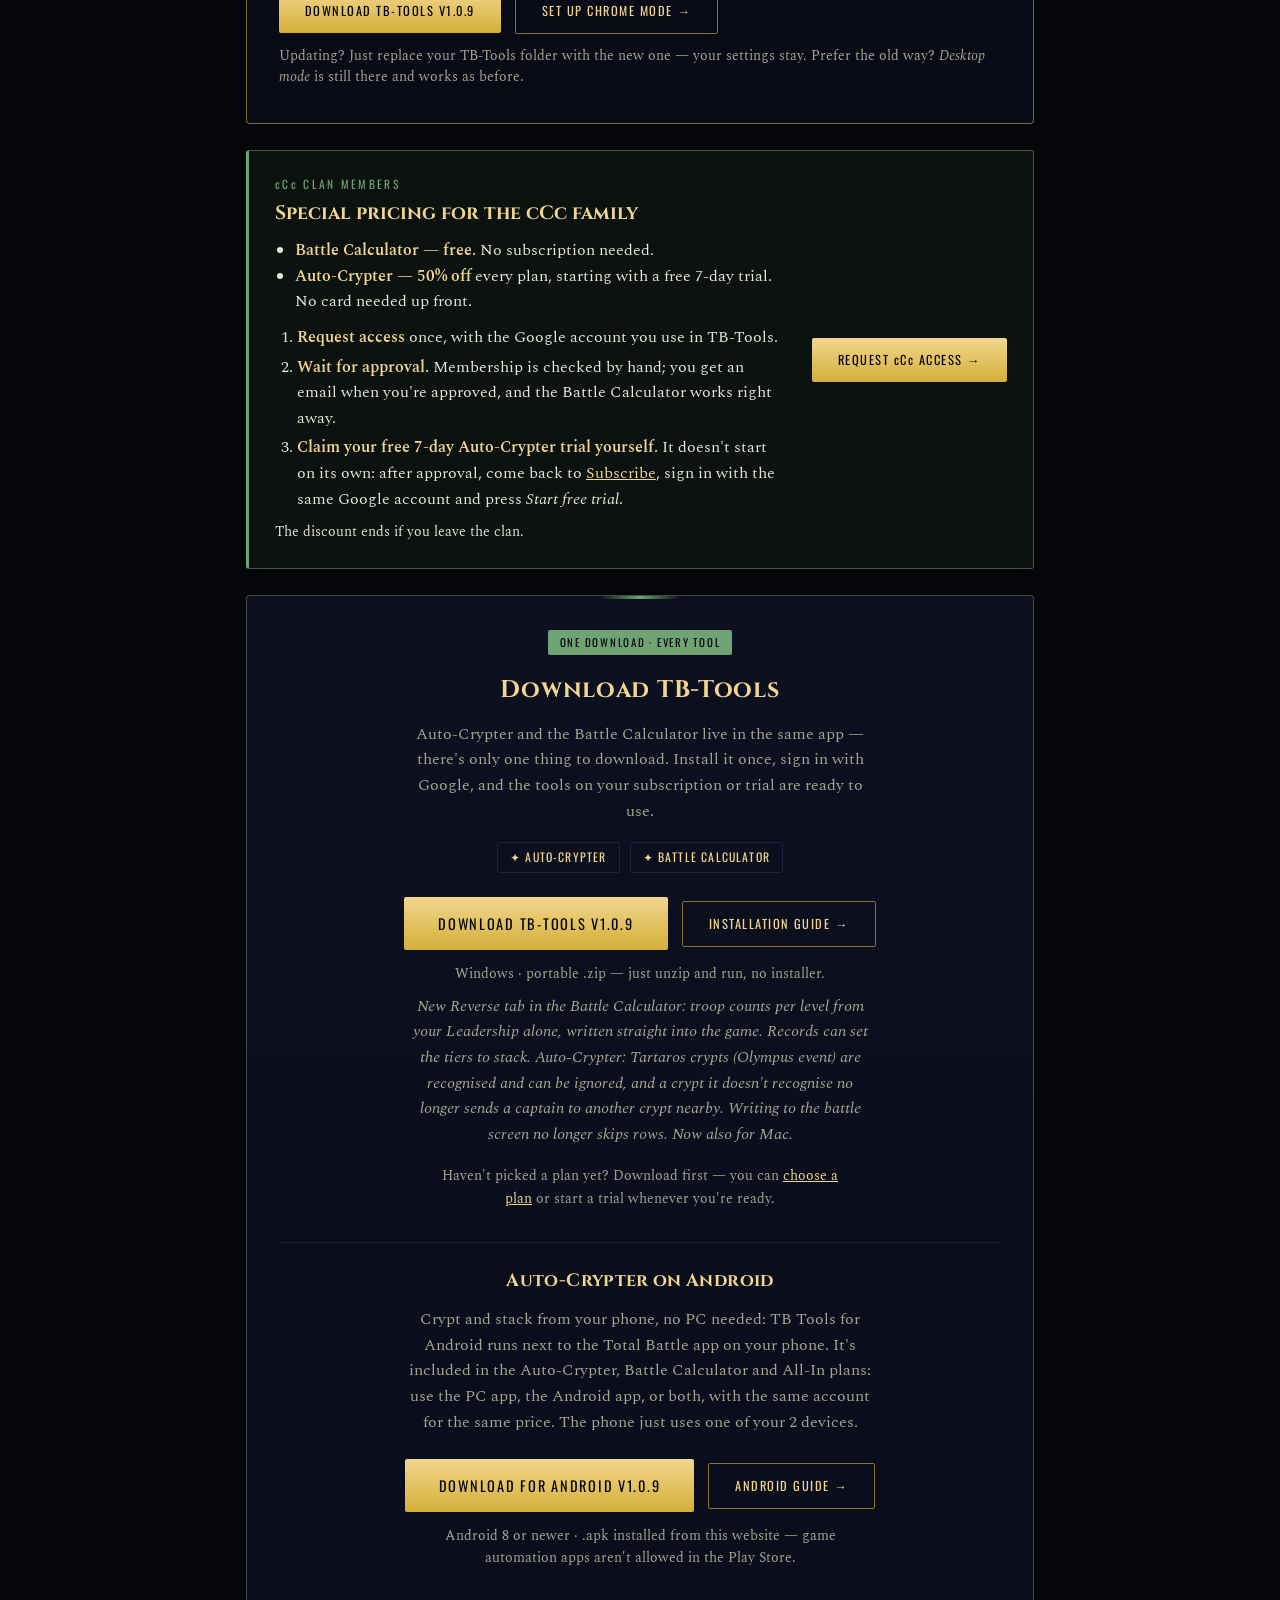
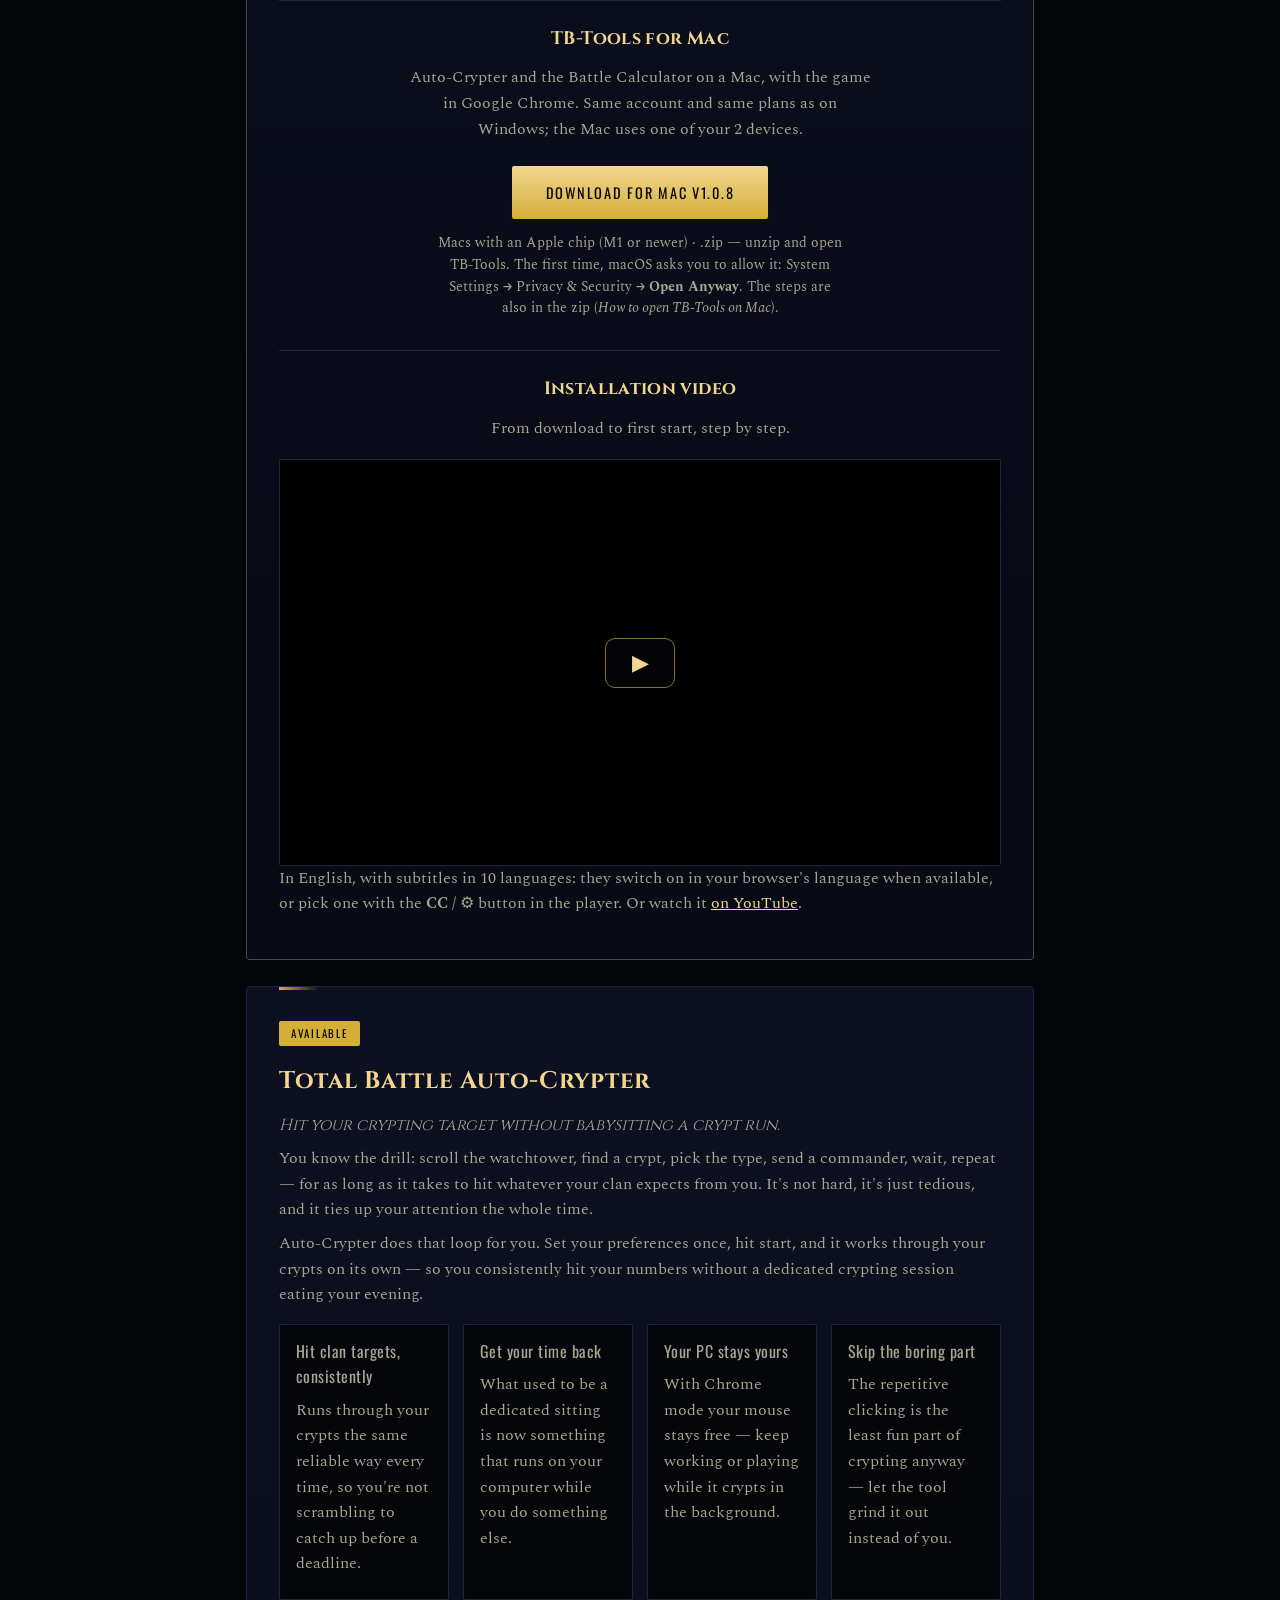
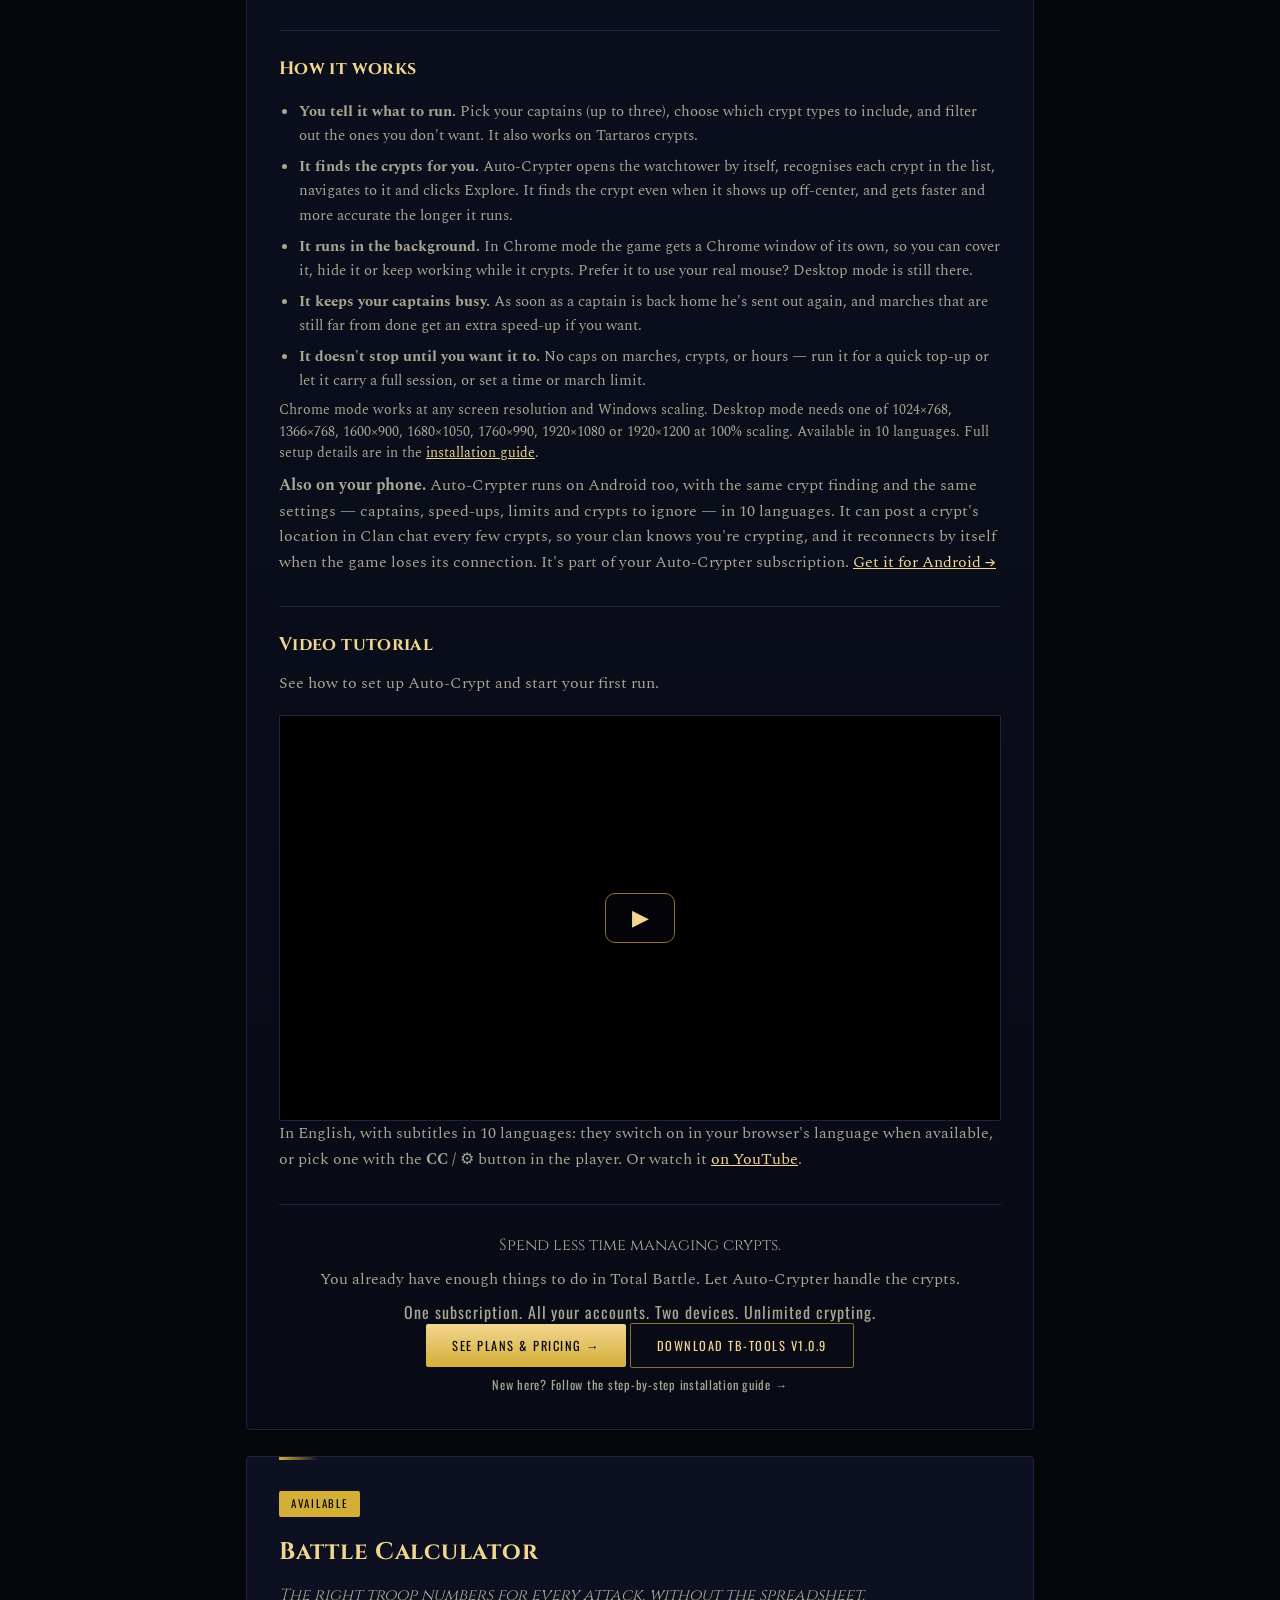
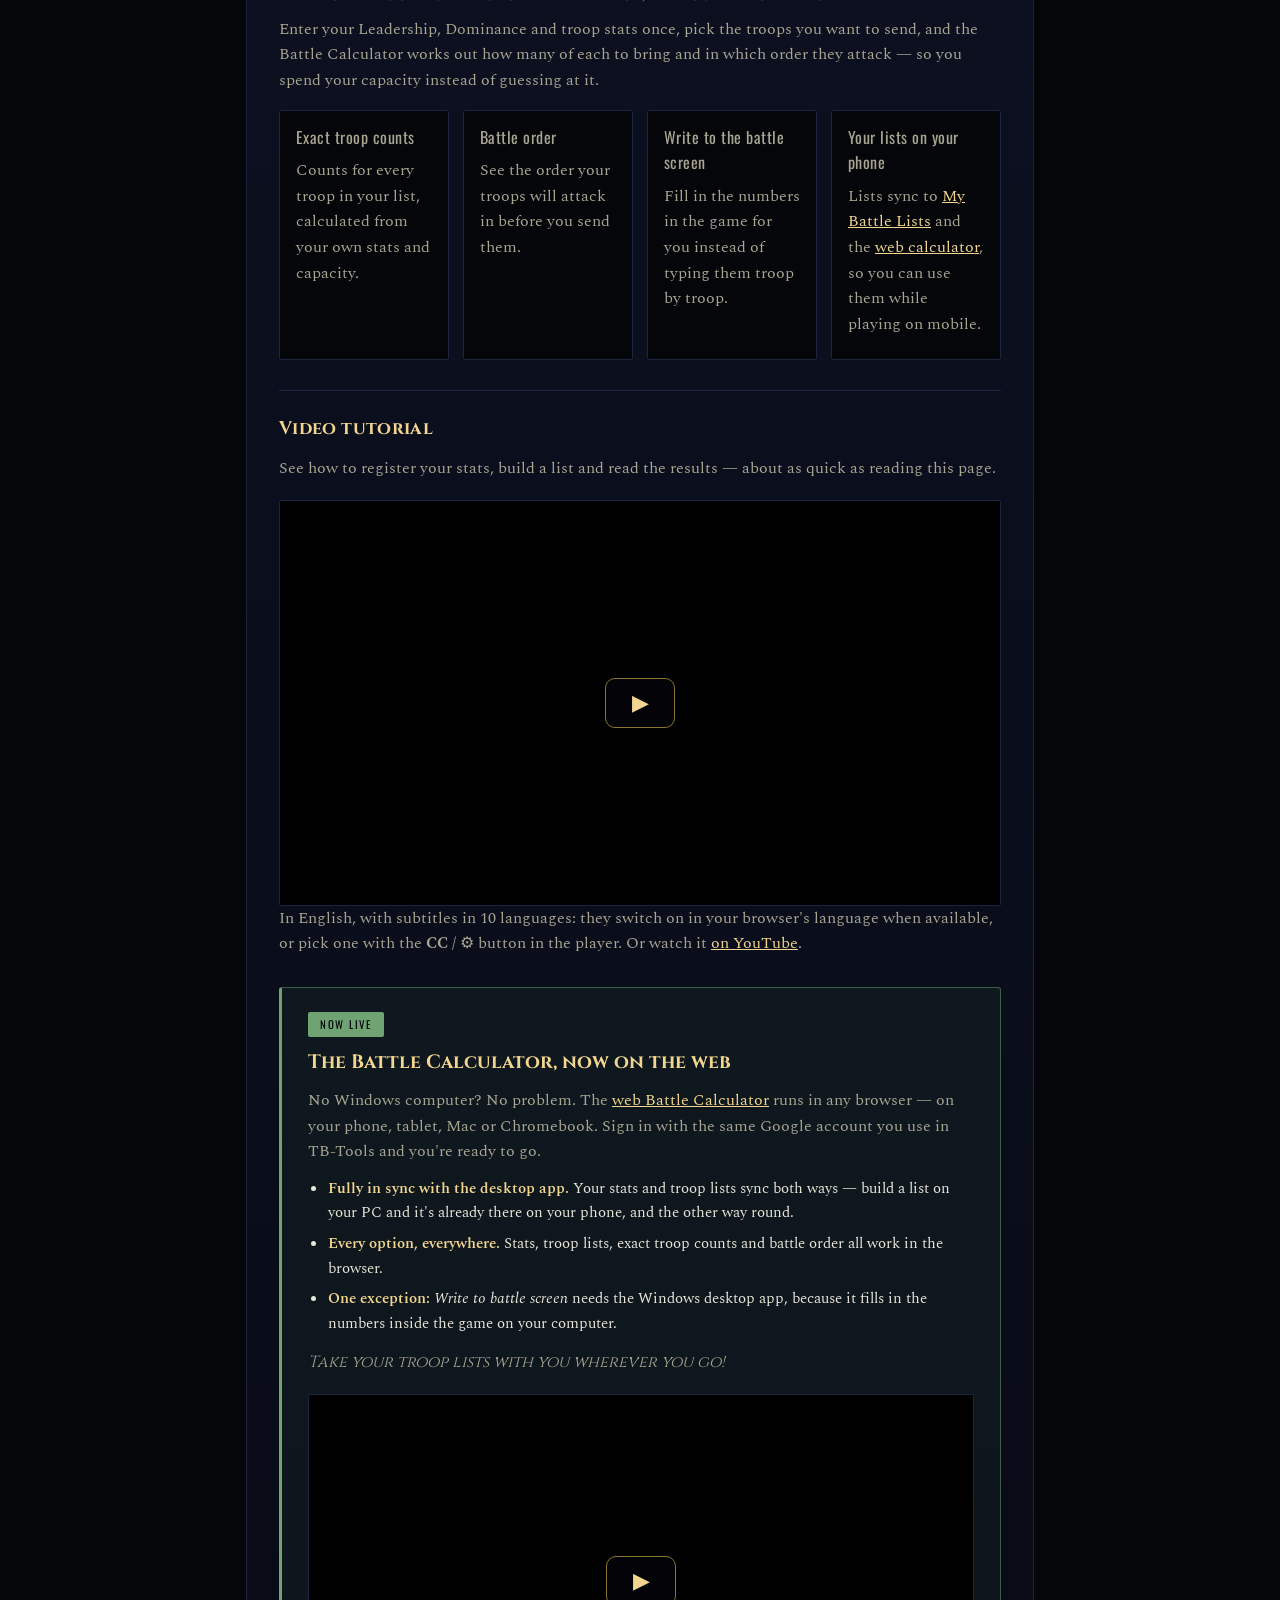
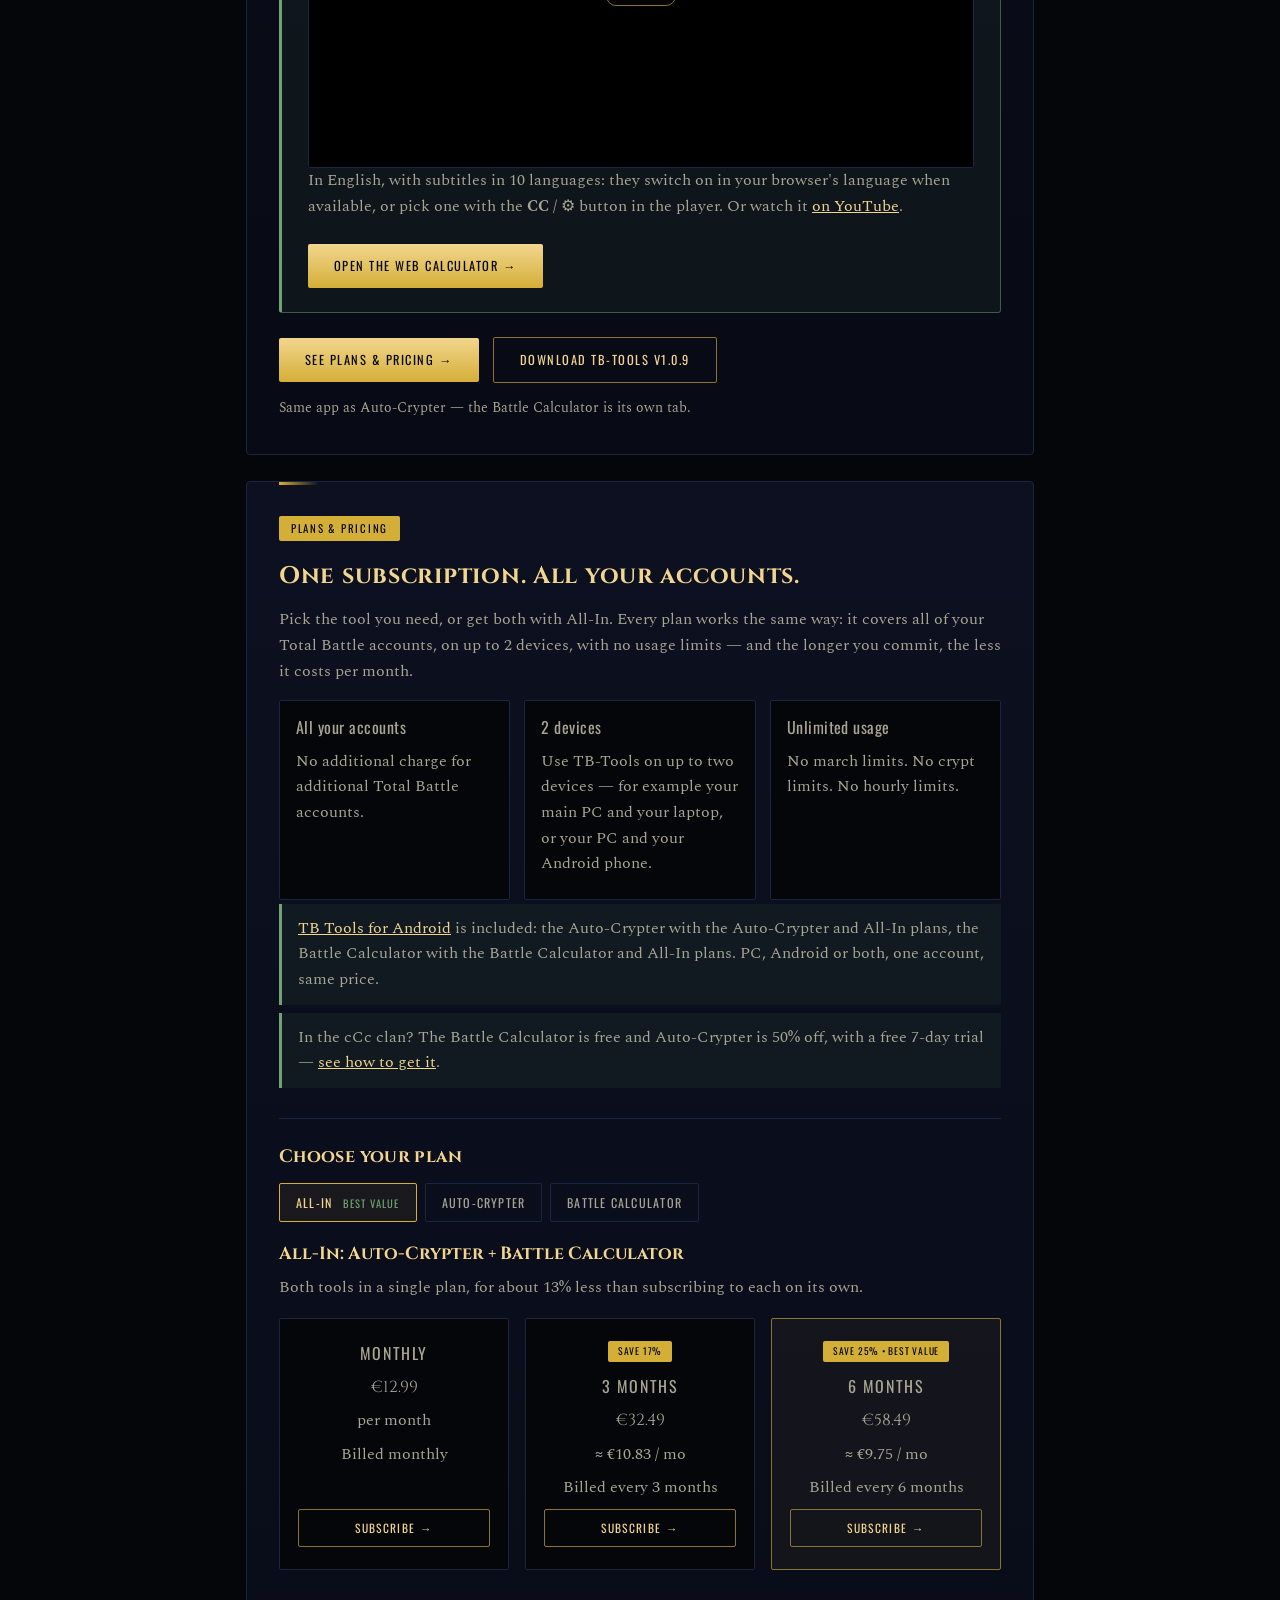
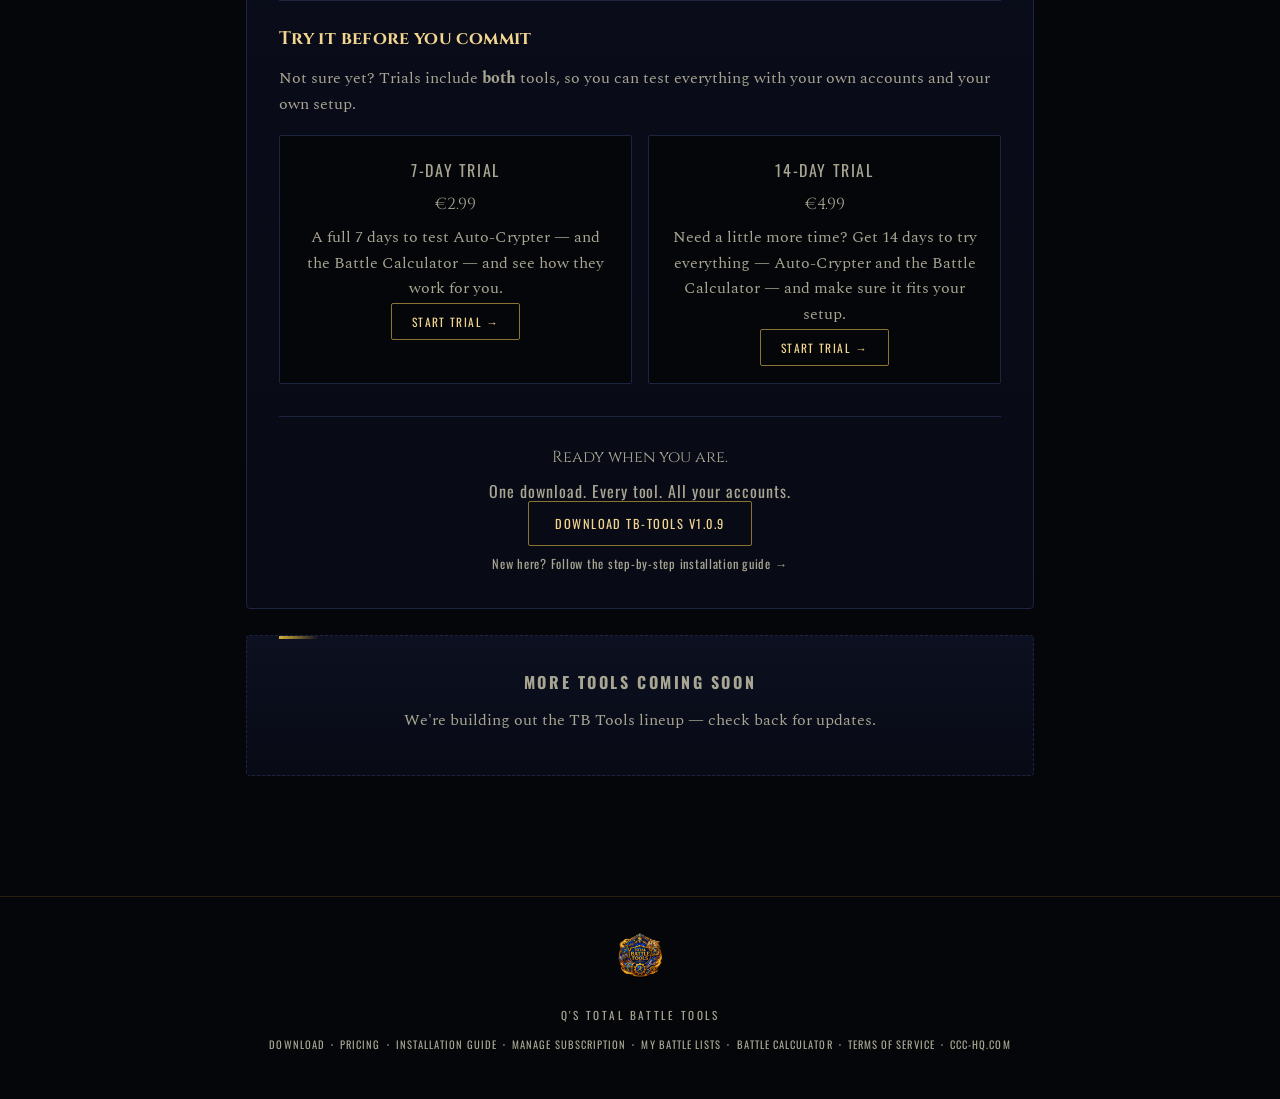
==== commit 27809fee: "Release 1.0.9: PC, Android, and a Mac download version.json: PC 1.0.9 and Android 1.0.9 (version cod" ====
--- a/index.html
+++ b/index.html
@@ -613,7 +613,7 @@
     </div>
     <p class="news-more"><strong>Also improved:</strong> extra speed-ups for marches that are still far from done, captains sent out again as soon as they're home, more dependable Go clicks, a <em>Duration</em> limit that never stops halfway through a march, and a clear stop message when the game page stops responding.</p>
     <div class="tool-actions">
-      <a class="cta primary js-download-btn" href="https://github.com/ladyqwickske/tb-tools/releases/download/tb-tools-1.0.1/TB-Tools-1.0.1.zip">Download TB-Tools v1.0.1</a>
+      <a class="cta primary js-download-btn" href="https://github.com/ladyqwickske/tb-tools/releases/download/tb-tools-1.0.9/TB-Tools-1.0.9.zip">Download TB-Tools v1.0.9</a>
       <a class="cta secondary" href="install.html#mode">Set up Chrome mode →</a>
     </div>
     <p style="margin:12px 0 0; font-size:0.85rem; color:var(--ink-dim);">Updating? Just replace your TB-Tools folder with the new one — your settings stay. Prefer the old way? <em>Desktop mode</em> is still there and works as before.</p>
@@ -645,7 +645,7 @@
       <span>✦ Battle Calculator</span>
     </div>
     <div class="tool-actions">
-      <a class="cta primary js-download-btn" href="https://github.com/ladyqwickske/tb-tools/releases/download/tb-tools-1.0.1/TB-Tools-1.0.1.zip">Download TB-Tools v1.0.1</a>
+      <a class="cta primary js-download-btn" href="https://github.com/ladyqwickske/tb-tools/releases/download/tb-tools-1.0.9/TB-Tools-1.0.9.zip">Download TB-Tools v1.0.9</a>
       <a class="cta secondary" href="install.html">Installation guide →</a>
     </div>
     <p class="download-meta">Windows · portable .zip — just unzip and run, no installer.</p>
@@ -655,10 +655,17 @@
     <h3 class="tool-subheading" id="android">Auto-Crypter on Android</h3>
     <p>Crypt and stack from your phone, no PC needed: TB Tools for Android runs next to the Total Battle app on your phone. It's included in the Auto-Crypter, Battle Calculator and All-In plans: use the PC app, the Android app, or both, with the same account for the same price. The phone just uses one of your 2 devices.</p>
     <div class="tool-actions">
-      <a class="cta primary js-android-download" href="https://github.com/ladyqwickske/tb-tools/releases/download/android-1.0.5/TB-AutoCrypt-1.0.5.apk">Download for Android v1.0.5</a>
+      <a class="cta primary js-android-download" href="https://github.com/ladyqwickske/tb-tools/releases/download/tb-tools-android-1.0.9/TB-Tools-1.0.9.apk">Download for Android v1.0.9</a>
       <a class="cta secondary" href="android.html">Android guide →</a>
     </div>
     <p class="download-meta">Android 8 or newer · .apk installed from this website — game automation apps aren't allowed in the Play Store.</p>
+
+    <h3 class="tool-subheading" id="mac">TB-Tools for Mac</h3>
+    <p>Auto-Crypter and the Battle Calculator on a Mac, with the game in Google Chrome. Same account and same plans as on Windows; the Mac uses one of your 2 devices.</p>
+    <div class="tool-actions">
+      <a class="cta primary js-mac-download" href="https://github.com/ladyqwickske/tb-tools/releases/download/tb-tools-1.0.9/TB-Tools-mac-1.0.8-arm64.zip">Download for Mac v1.0.8</a>
+    </div>
+    <p class="download-meta">Macs with an Apple chip (M1 or newer) · .zip — unzip and open TB-Tools. The first time, macOS asks you to allow it: System Settings → Privacy &amp; Security → <strong>Open Anyway</strong>. The steps are also in the zip (<em>How to open TB-Tools on Mac</em>).</p>
 
     <h3 class="tool-subheading">Installation video</h3>
     <p>From download to first start, step by step.</p>
@@ -721,7 +728,7 @@
       <p class="closing-body">You already have enough things to do in Total Battle. Let Auto-Crypter handle the crypts.</p>
       <p class="closing-recap">One subscription. All your accounts. Two devices. Unlimited crypting.</p>
       <a class="cta primary" href="#pricing" data-plan-link="autocrypt">See plans &amp; pricing →</a>
-      <a class="cta secondary js-download-btn" href="https://github.com/ladyqwickske/tb-tools/releases/download/tb-tools-1.0.1/TB-Tools-1.0.1.zip">Download TB-Tools v1.0.1</a>
+      <a class="cta secondary js-download-btn" href="https://github.com/ladyqwickske/tb-tools/releases/download/tb-tools-1.0.9/TB-Tools-1.0.9.zip">Download TB-Tools v1.0.9</a>
       <a class="closing-link" href="install.html">New here? Follow the step-by-step installation guide →</a>
     </div>
   </article>
@@ -785,7 +792,7 @@
 
     <div class="tool-actions">
       <a class="cta primary" href="#pricing" data-plan-link="battlecalc">See plans &amp; pricing →</a>
-      <a class="cta secondary js-download-btn" href="https://github.com/ladyqwickske/tb-tools/releases/download/tb-tools-1.0.1/TB-Tools-1.0.1.zip">Download TB-Tools v1.0.1</a>
+      <a class="cta secondary js-download-btn" href="https://github.com/ladyqwickske/tb-tools/releases/download/tb-tools-1.0.9/TB-Tools-1.0.9.zip">Download TB-Tools v1.0.9</a>
       <p style="margin:0; font-size:0.9rem; flex-basis:100%;">Same app as Auto-Crypter — the Battle Calculator is its own tab.</p>
     </div>
 
@@ -936,7 +943,7 @@
     <div class="closing-block">
       <p class="closing-tagline">Ready when you are.</p>
       <p class="closing-recap">One download. Every tool. All your accounts.</p>
-      <a class="cta secondary js-download-btn" href="https://github.com/ladyqwickske/tb-tools/releases/download/tb-tools-1.0.1/TB-Tools-1.0.1.zip">Download TB-Tools v1.0.1</a>
+      <a class="cta secondary js-download-btn" href="https://github.com/ladyqwickske/tb-tools/releases/download/tb-tools-1.0.9/TB-Tools-1.0.9.zip">Download TB-Tools v1.0.9</a>
       <a class="closing-link" href="install.html">New here? Follow the step-by-step installation guide →</a>
     </div>
   </article>
@@ -971,6 +978,14 @@
           document.querySelectorAll(".js-android-download").forEach((btn) => {
             btn.textContent = `Download for Android v${a.version}`;
             btn.href = a.download_url;
+          });
+        }
+
+        const m = info.mac;
+        if (m && m.version && m.download_url) {
+          document.querySelectorAll(".js-mac-download").forEach((btn) => {
+            btn.textContent = `Download for Mac v${m.version}`;
+            btn.href = m.download_url;
           });
         }
 
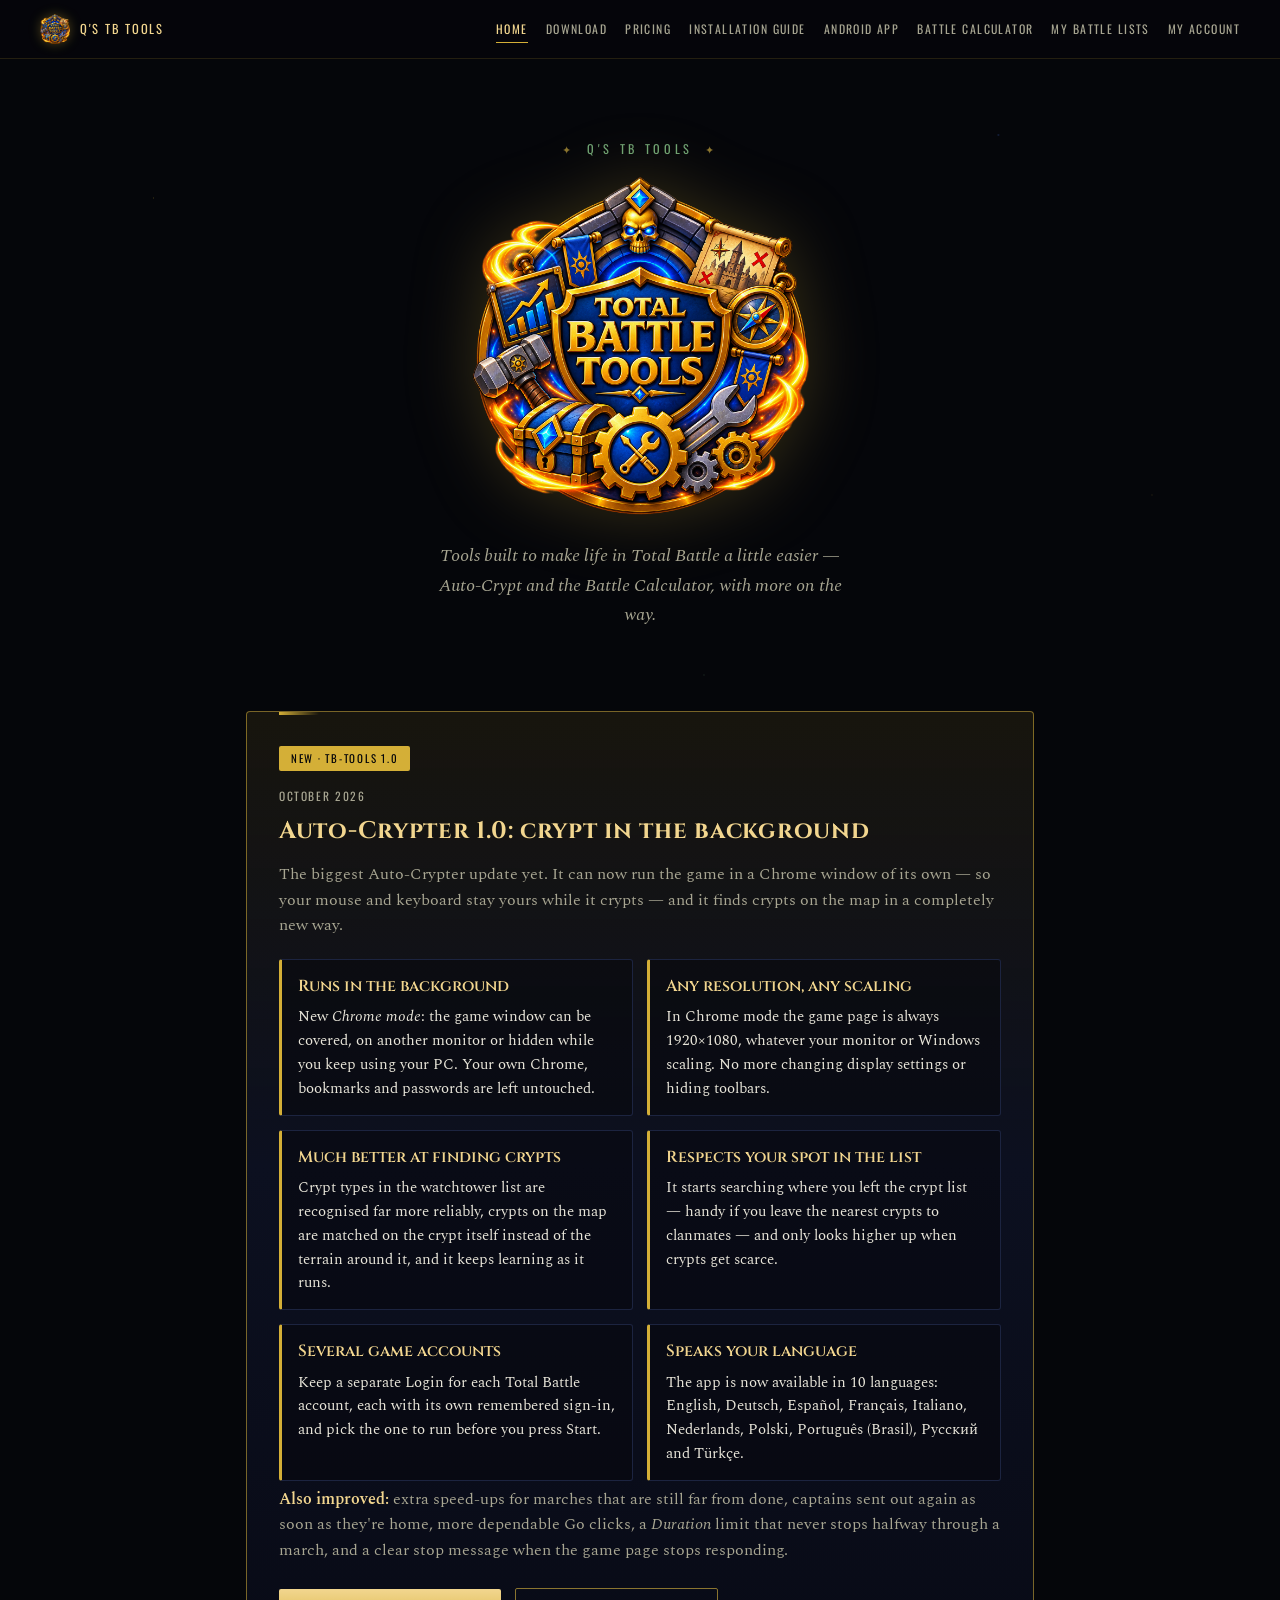
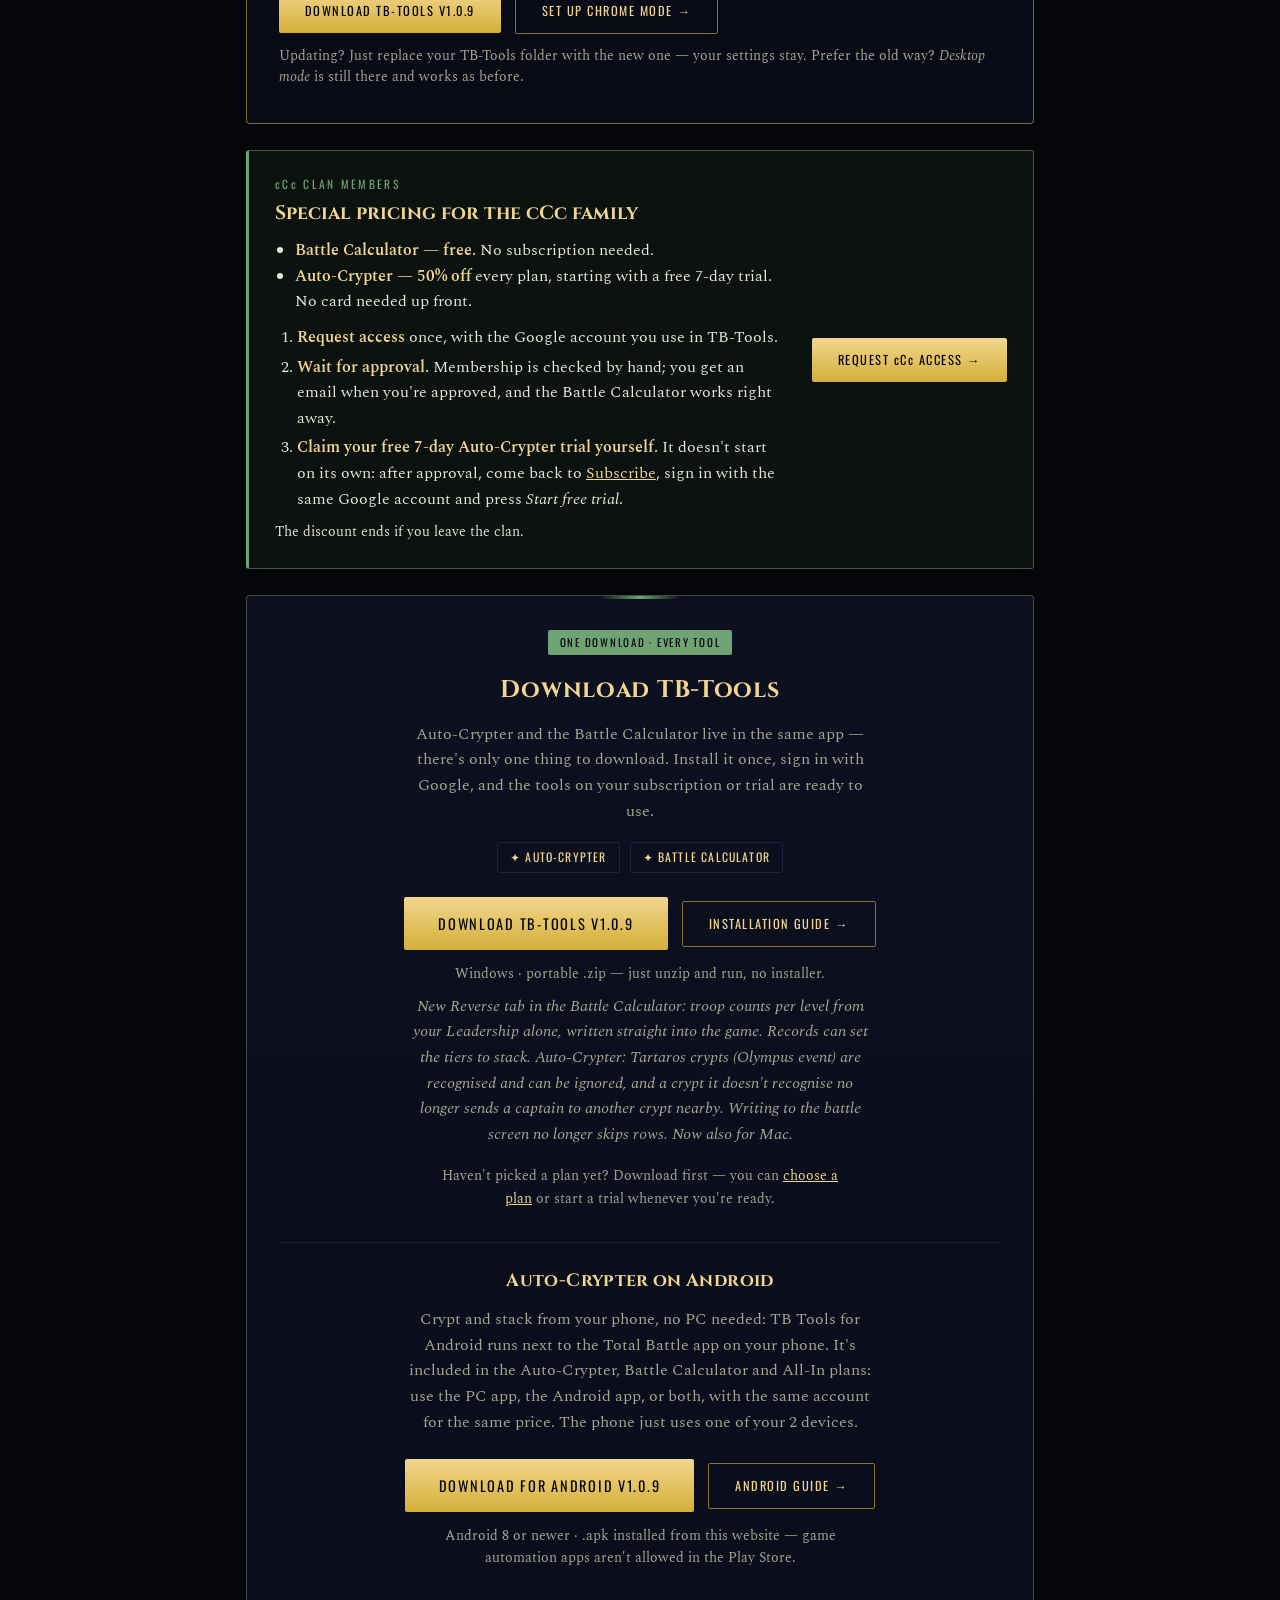
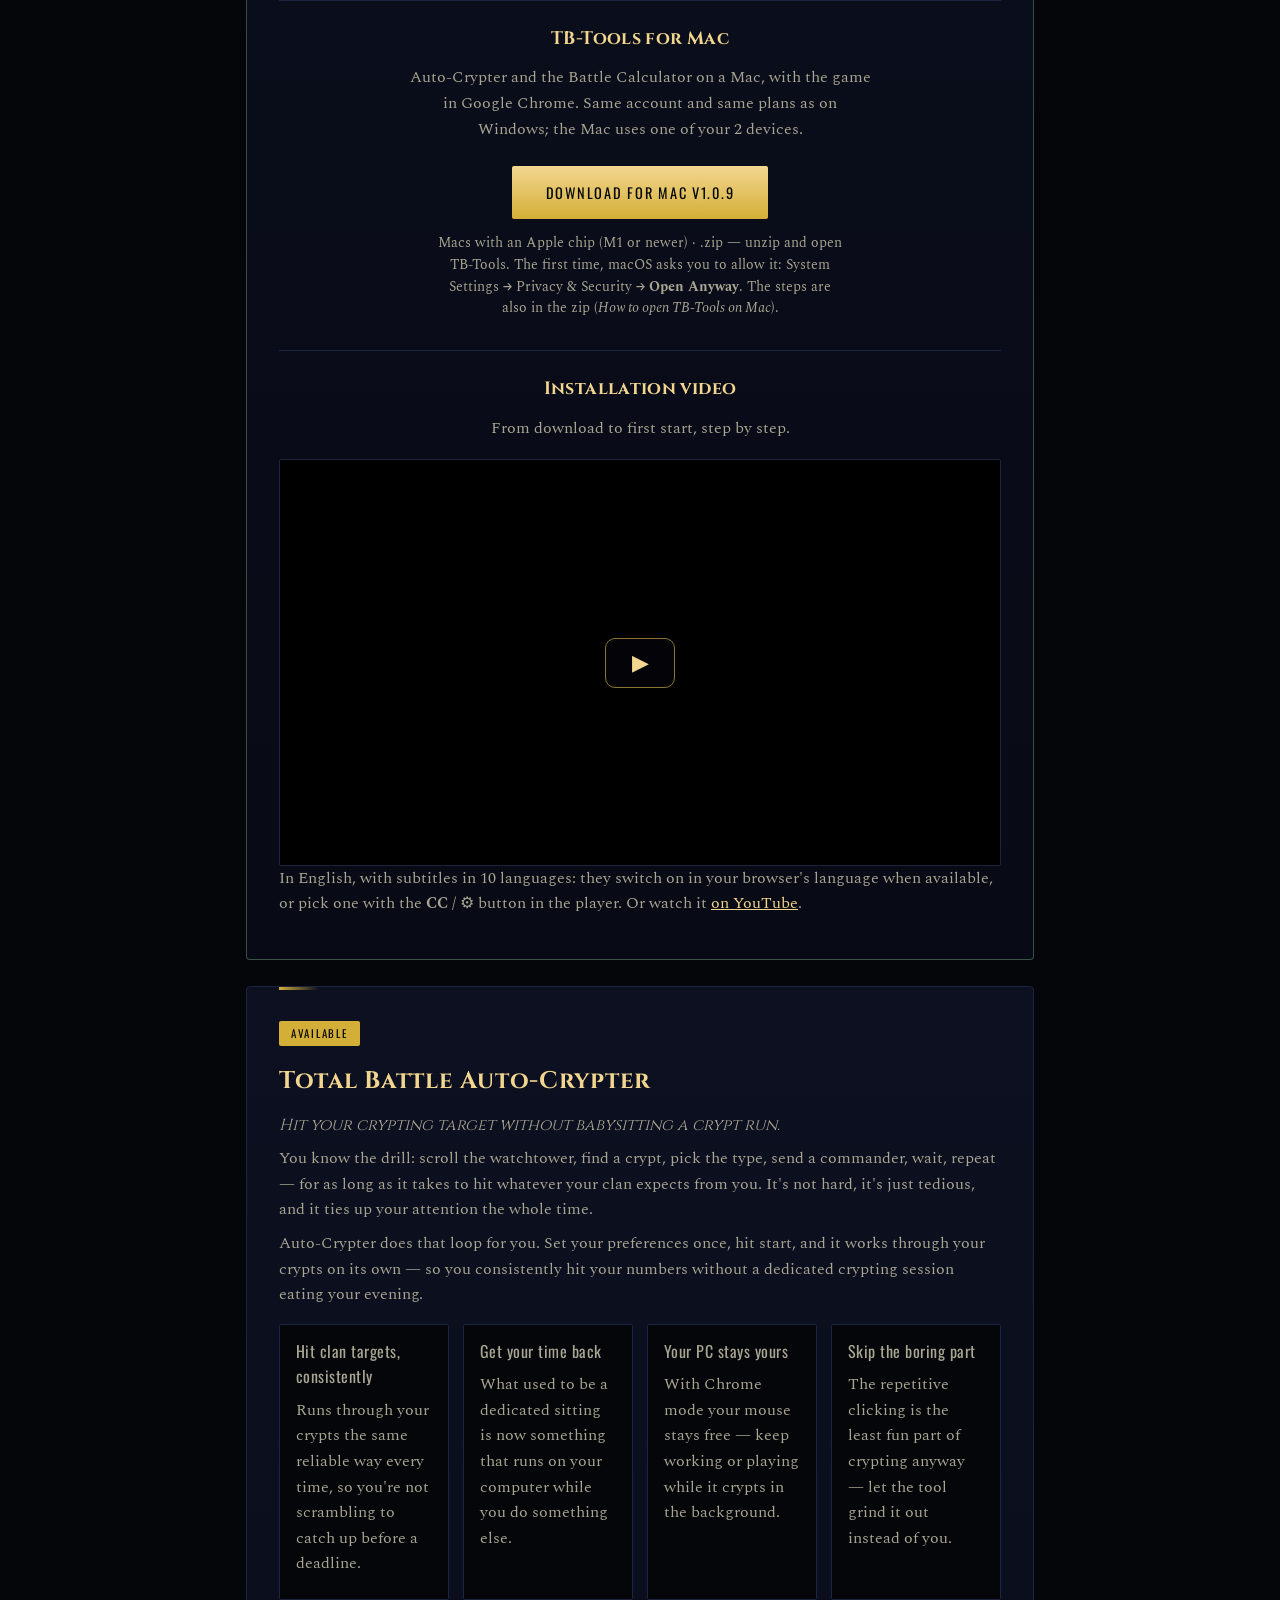
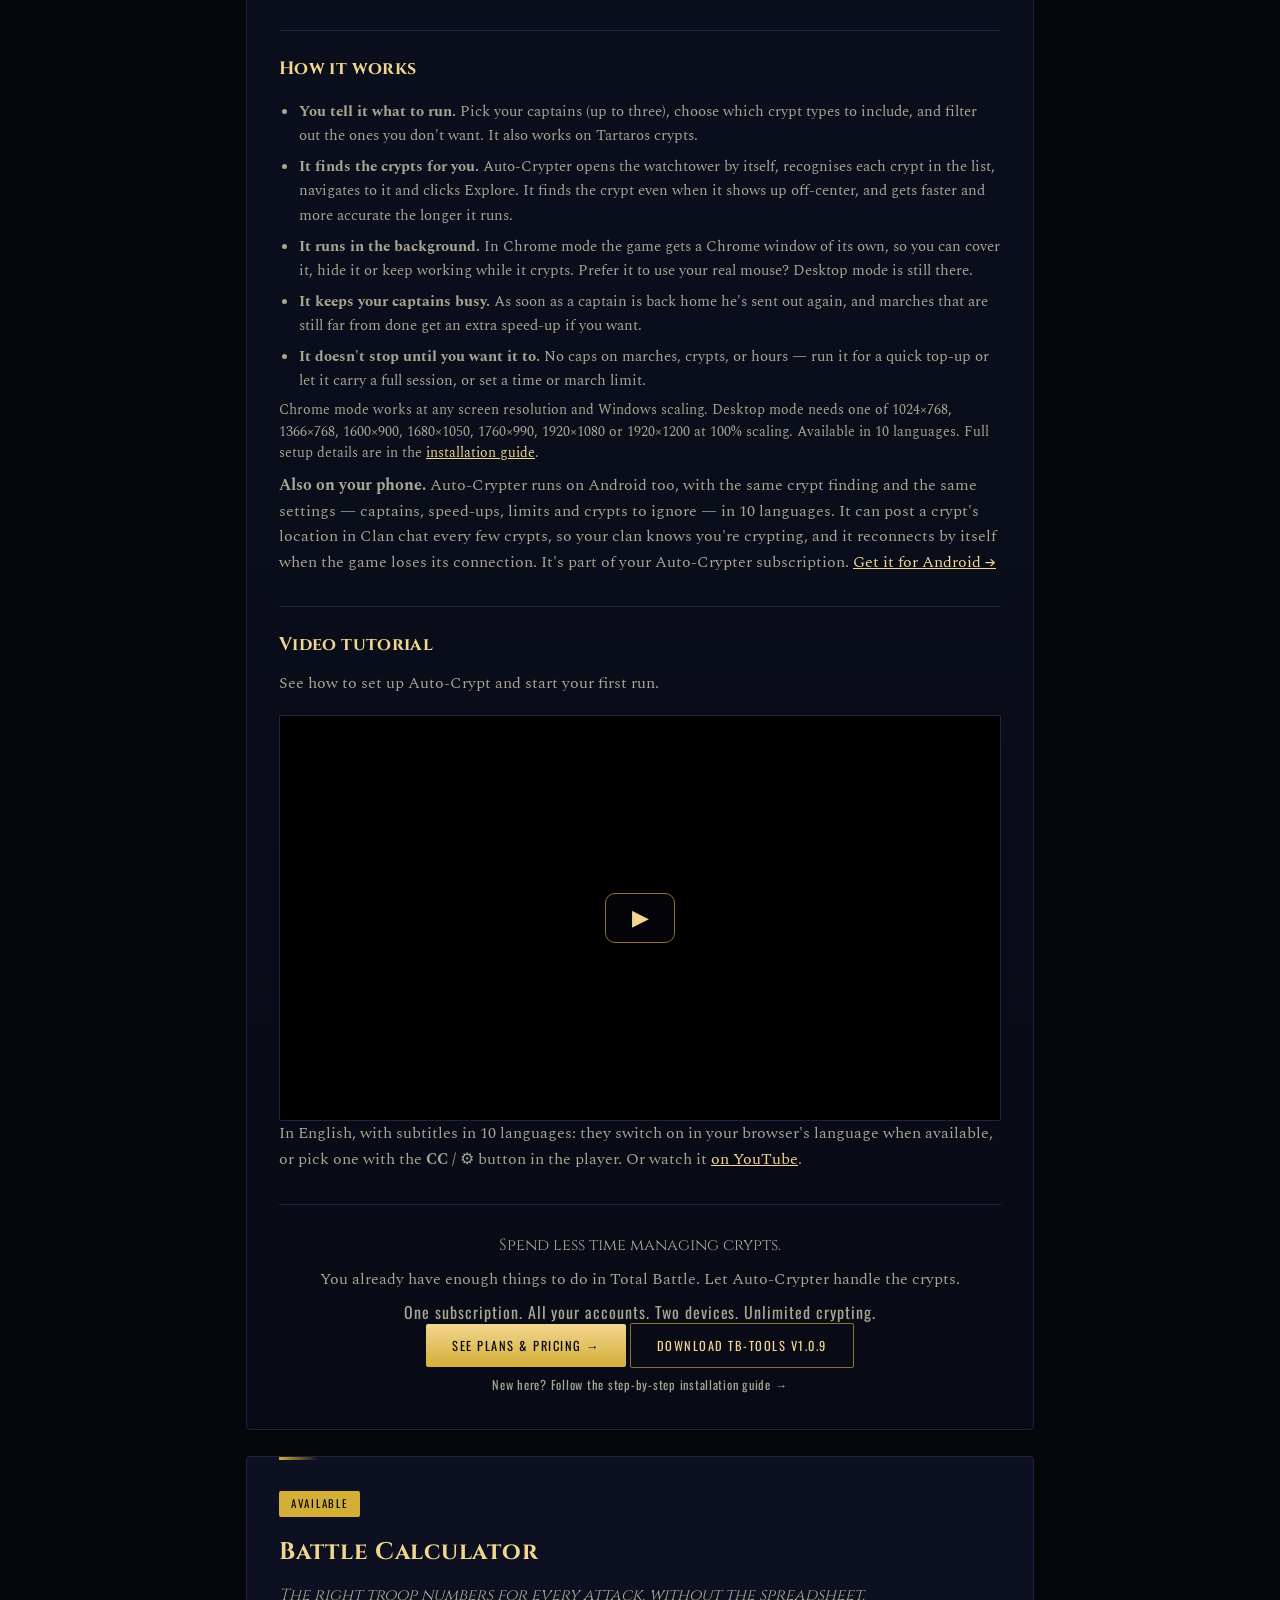
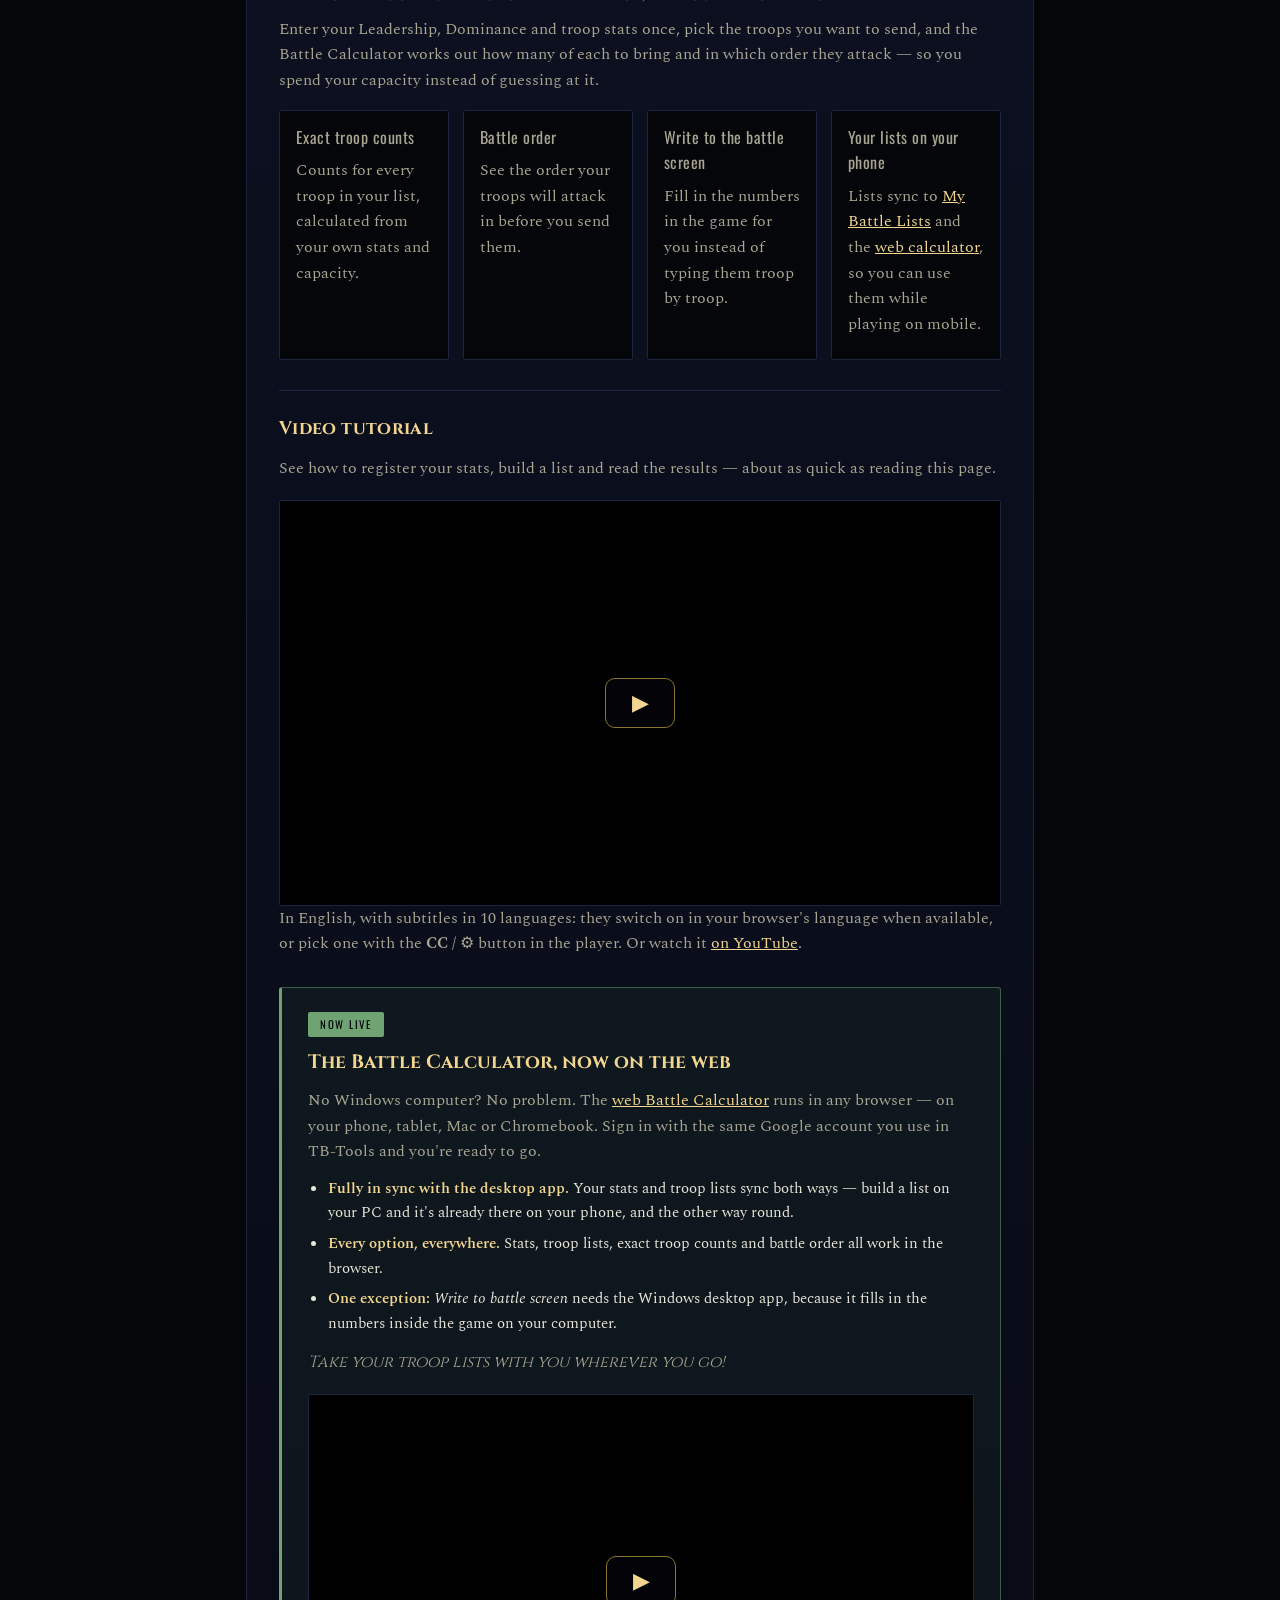
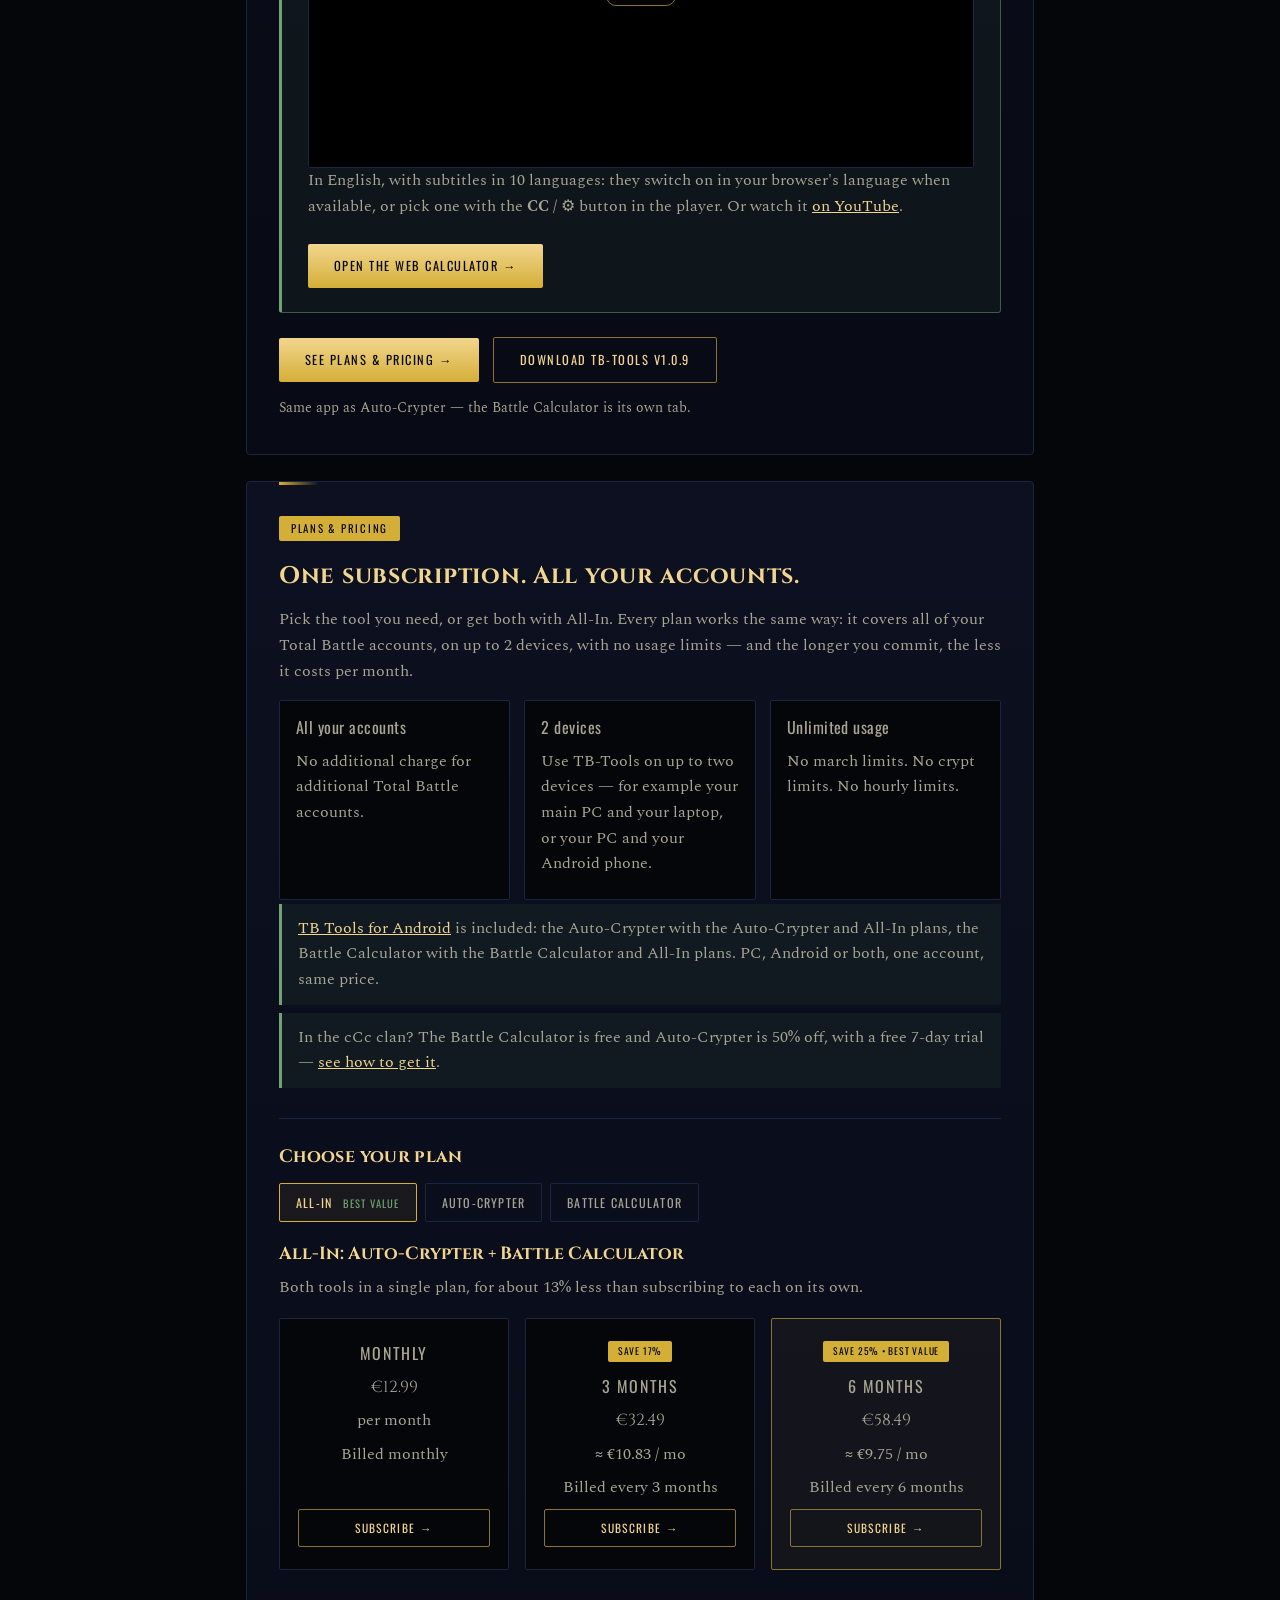
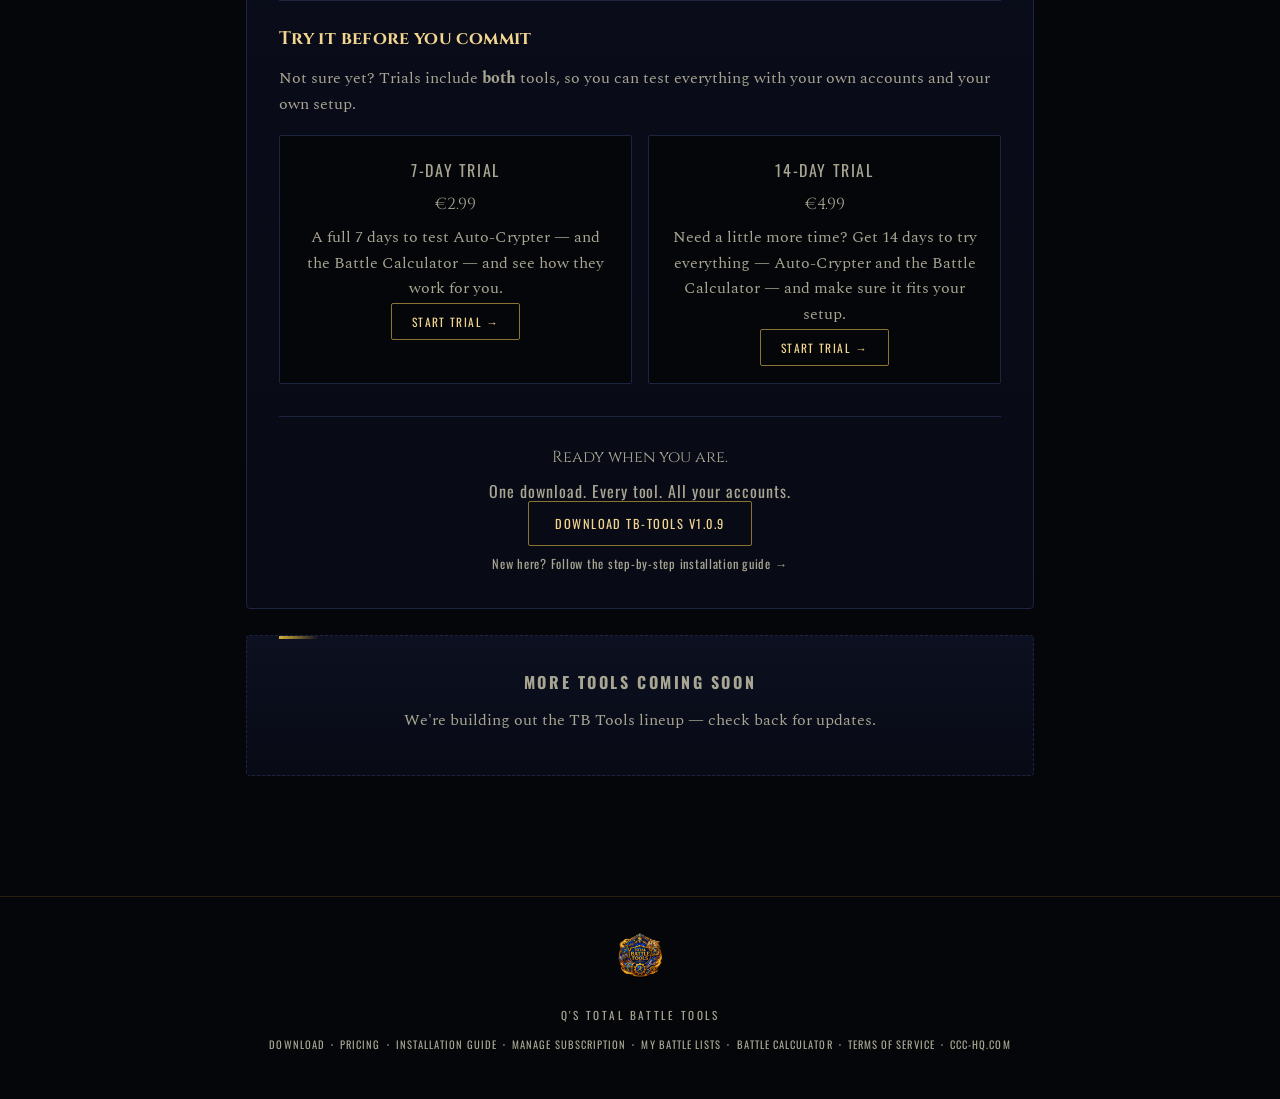
==== commit 46c8d2a4: "Mac download: 1.0.9 The Mac build of 1.0.9 (TB-Tools-mac-1.0.9-arm64.zip) is in the tb-tools-1.0.9 r" ====
--- a/index.html
+++ b/index.html
@@ -663,7 +663,7 @@
     <h3 class="tool-subheading" id="mac">TB-Tools for Mac</h3>
     <p>Auto-Crypter and the Battle Calculator on a Mac, with the game in Google Chrome. Same account and same plans as on Windows; the Mac uses one of your 2 devices.</p>
     <div class="tool-actions">
-      <a class="cta primary js-mac-download" href="https://github.com/ladyqwickske/tb-tools/releases/download/tb-tools-1.0.9/TB-Tools-mac-1.0.8-arm64.zip">Download for Mac v1.0.8</a>
+      <a class="cta primary js-mac-download" href="https://github.com/ladyqwickske/tb-tools/releases/download/tb-tools-1.0.9/TB-Tools-mac-1.0.9-arm64.zip">Download for Mac v1.0.9</a>
     </div>
     <p class="download-meta">Macs with an Apple chip (M1 or newer) · .zip — unzip and open TB-Tools. The first time, macOS asks you to allow it: System Settings → Privacy &amp; Security → <strong>Open Anyway</strong>. The steps are also in the zip (<em>How to open TB-Tools on Mac</em>).</p>
 
